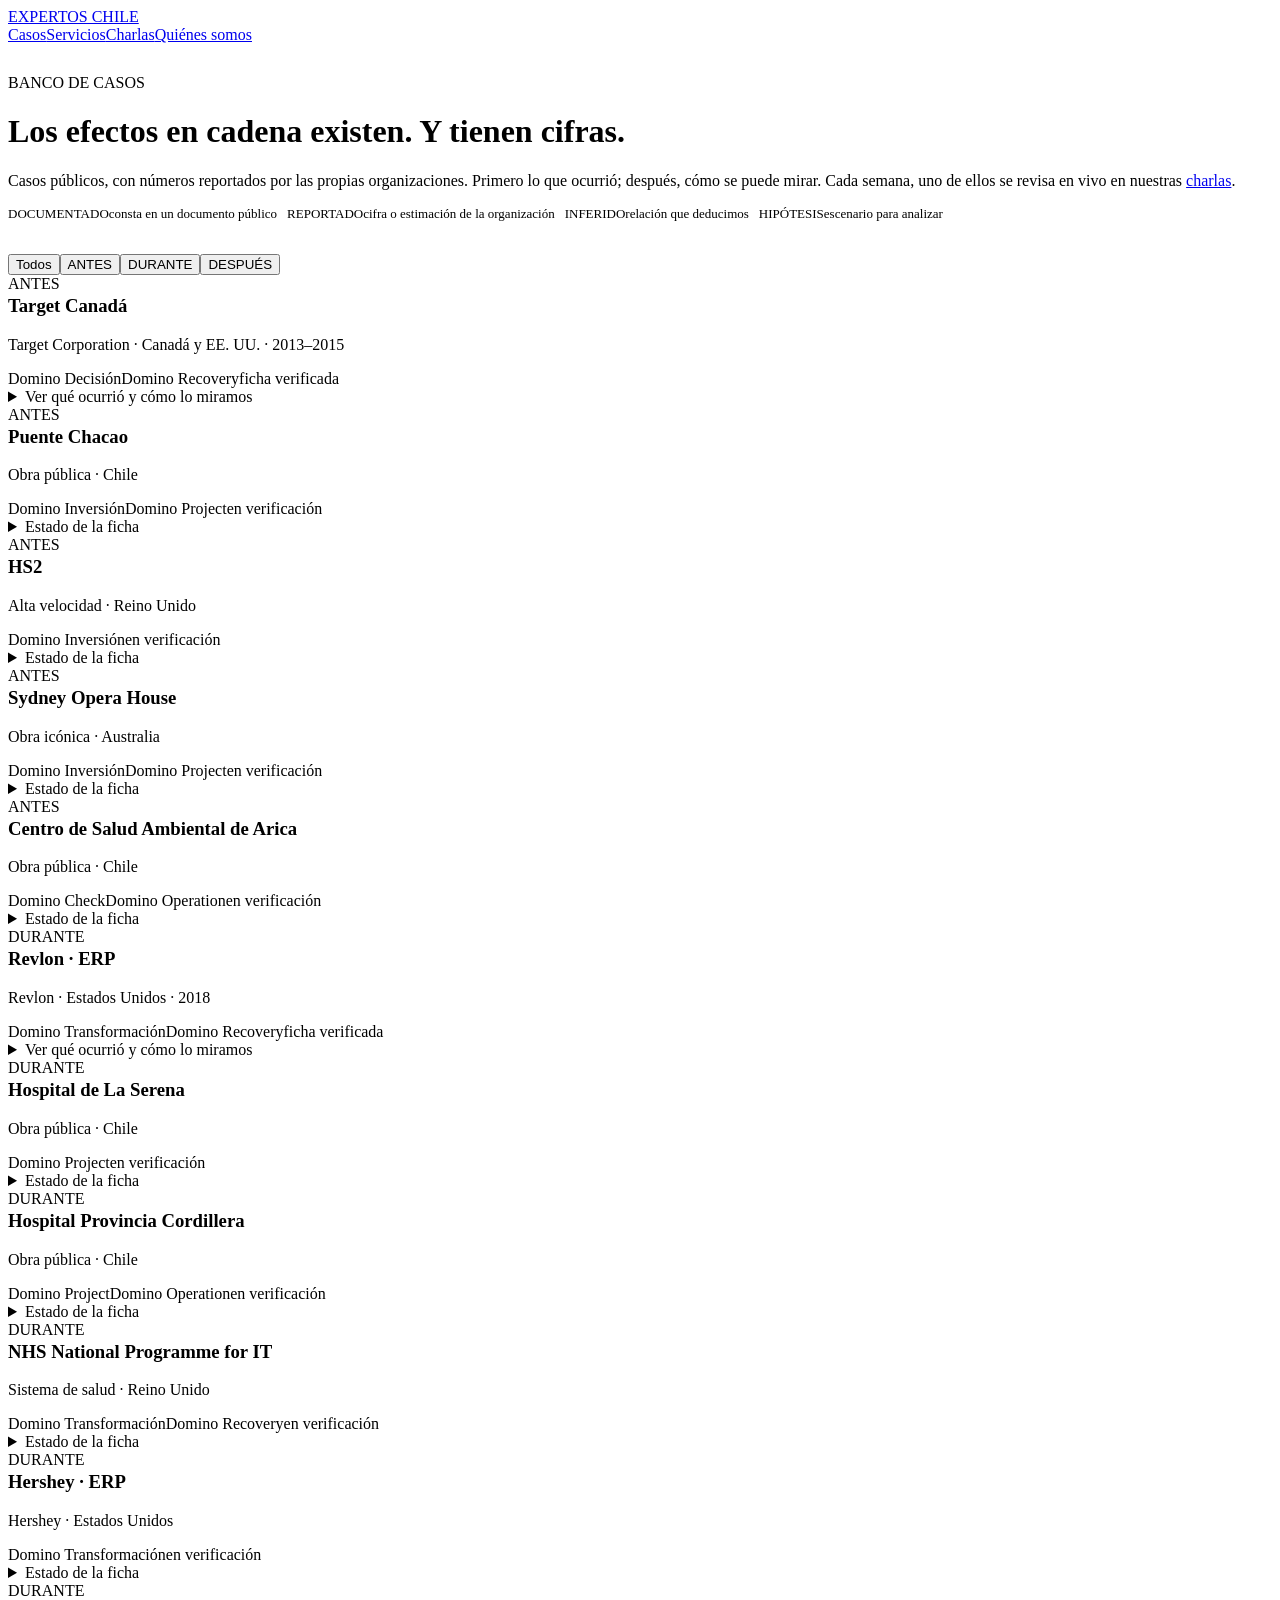
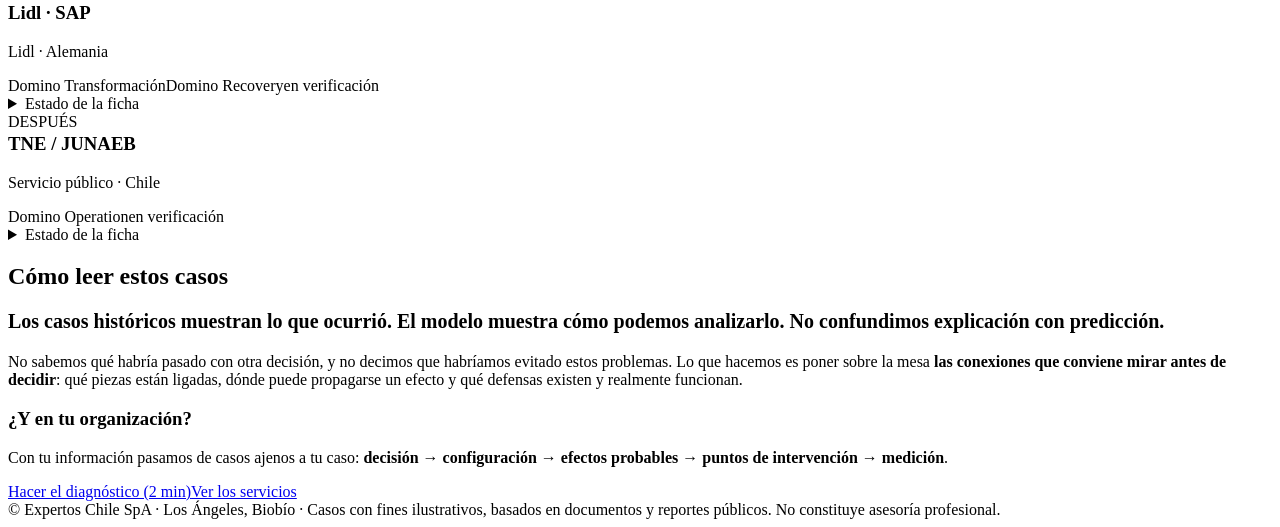
==== casos.html @ 4bbe57d4 "paginas 3 charlas, productos, casos" ====
<!doctype html>
<html lang="es"><head><meta charset="utf-8">
<meta name="viewport" content="width=device-width, initial-scale=1, viewport-fit=cover">
<title>Banco de casos reales · Expertos Chile</title>
<meta name="description" content="Casos reales de efectos en cadena, con cifras reportadas y fuentes. Qué ocurrió y cómo se puede mirar.">
<link rel="stylesheet" href="estilo.css">
<style>
.num{font-size:clamp(24px,5vw,34px);font-weight:850;color:var(--R);line-height:1.1}
.stats{display:grid;gap:12px;grid-template-columns:repeat(auto-fit,minmax(190px,1fr));margin:12px 0}
.stats .card{padding:14px}.stats p{font-size:13px;margin:6px 0 0}
.chainv{display:grid;gap:8px;margin:12px 0}
.chainv div{border-left:4px solid var(--line);padding:4px 0 4px 14px;font-size:15px;color:var(--ink)}
.chainv .e1{border-color:#bdf1f8;background:none}.chainv .e2{border-color:#7ee7f5;background:none}
.lens{border:1px dashed var(--line);border-radius:12px;padding:14px 16px;margin:12px 0}.lens b{color:var(--ink)}
.legend{display:flex;flex-wrap:wrap;gap:10px;font-size:13px;color:var(--mute);margin:12px 0}
small.src{display:block;font-size:12px;color:var(--mute);margin-top:8px}
.quote{font-weight:700;color:var(--ink);font-size:clamp(16px,2.4vw,20px)}
.card.st h3{margin-top:2px}
</style></head><body><div class="w">
<nav><a class="brand" href="index.html" data-link>EXPERTOS CHILE</a><div class="links"><a href="casos.html" class="on" data-link>Casos</a><a href="productos.html" data-link>Servicios</a><a href="charlas.html" data-link>Charlas</a><a href="quienes-somos.html" data-link>Quiénes somos</a></div></nav>

<div style="padding:30px 0 20px">
 <div class="eye">BANCO DE CASOS</div>
 <h1>Los efectos en cadena existen. Y tienen cifras.</h1>
 <p class="lead">Casos públicos, con números reportados por las propias organizaciones. Primero lo que ocurrió; después, cómo se puede mirar. Cada semana, uno de ellos se revisa en vivo en nuestras <a class="l" href="charlas.html" data-link>charlas</a>.</p>
 <div class="legend"><span><span class="tag e1">DOCUMENTADO</span>consta en un documento público</span><span><span class="tag e2">REPORTADO</span>cifra o estimación de la organización</span><span><span class="tag e3">INFERIDO</span>relación que deducimos</span><span><span class="tag e4">HIPÓTESIS</span>escenario para analizar</span></div>
</div>

<section style="border-top:none;padding-top:0">
 <div class="sema" id="filtro"></div>
 <div class="grid" id="lista" style="grid-template-columns:1fr"></div>
</section>

<section id="metodo"><h2>Cómo leer estos casos</h2>
 <p class="quote">Los casos históricos muestran lo que ocurrió. El modelo muestra cómo podemos analizarlo. No confundimos explicación con predicción.</p>
 <p>No sabemos qué habría pasado con otra decisión, y no decimos que habríamos evitado estos problemas. Lo que hacemos es poner sobre la mesa <b>las conexiones que conviene mirar antes de decidir</b>: qué piezas están ligadas, dónde puede propagarse un efecto y qué defensas existen y realmente funcionan.</p>
 <div class="card"><h3>¿Y en tu organización?</h3><p>Con tu información pasamos de casos ajenos a tu caso: <b>decisión → configuración → efectos probables → puntos de intervención → medición</b>.</p>
 <div class="btns"><a class="btn cta" href="diagnostico.html" data-link>Hacer el diagnóstico (2 min)</a><a class="btn" href="productos.html" data-link>Ver los servicios</a></div></div>
</section>
<footer>© Expertos Chile SpA · Los Ángeles, Biobío · Casos con fines ilustrativos, basados en documentos y reportes públicos. No constituye asesoría profesional.</footer>
</div>
<script>
const REV=`<div class="stats"><div class="card"><div class="num">≈US$64 M</div><p><span class="tag e2">REPORTADO</span>ventas que la empresa estima no pudo despachar en 2018</p></div><div class="card"><div class="num">US$53,6 M</div><p><span class="tag e2">REPORTADO</span>cargos incrementales en 2018, para remediar el servicio</p></div></div>
<div class="chainv"><div class="e1"><span class="tag e1">DOCUMENTADO</span>En febrero de 2018 se lanzó un nuevo sistema ERP en Estados Unidos.</div><div class="e1"><span class="tag e1">DOCUMENTADO</span>Hubo disrupciones en el centro de fabricación y despacho de Oxford, Carolina del Norte.</div><div class="e2"><span class="tag e2">REPORTADO</span>La empresa estimó que no pudo cumplir despachos por unos US$64 millones en ventas y que incurrió en US$53,6 millones de cargos adicionales.</div><div class="e1"><span class="tag e1">DOCUMENTADO</span>Identificó una debilidad material en su control interno, ligada a la implementación del sistema.</div></div>
<div class="lens"><b>Cómo lo miramos:</b> una decisión de tecnología (♠ → ♦) tocó un proceso crítico (♣: fabricación y despacho) y terminó en el cliente. <span class="tag e4">HIPÓTESIS</span>Pregunta de análisis: ¿qué defensa habría podido detener la propagación antes de llegar a los despachos?</div>
<small class="src">Fuente: Revlon Consumer Products Corporation, Formulario 10-K 2018 (SEC). <a class="l" href="https://www.sec.gov/Archives/edgar/data/890547/000089054719000003/rcpc201810-k.htm" target="_blank" rel="noopener">Ver documento</a>. Las cifras son estimaciones de la empresa, no cálculos de Expertos Chile.</small>`;
const TGT=`<div class="stats"><div class="card"><div class="num">133</div><p><span class="tag e1">DOCUMENTADO</span>tiendas cerradas, con ≈17.600 empleados afectados (anuncio de enero de 2015)</p></div><div class="card"><div class="num">≈US$5,1 mil M</div><p><span class="tag e2">REPORTADO</span>costos de salida antes de impuestos; el anuncio inicial estimó US$5,4 mil M</p></div></div>
<div class="chainv"><div class="e1"><span class="tag e1">DOCUMENTADO</span>La compañía ingresó a Canadá en 2013 y abrió 124 tiendas en sus primeros diez meses.</div><div class="e2"><span class="tag e2">REPORTADO</span>Las pérdidas superaron los US$1.000 millones tras el primer año de operación.</div><div class="e1"><span class="tag e1">DOCUMENTADO</span>El nuevo CEO reconoció que se había hecho demasiado y demasiado rápido.</div><div class="e1"><span class="tag e1">DOCUMENTADO</span>En enero de 2015 se decidió discontinuar la operación y solicitar protección de acreedores.</div><div class="e2"><span class="tag e2">REPORTADO</span>Se registraron cargos antes de impuestos por ≈US$5,1 mil millones, con un beneficio tributario de US$1,6 mil millones.</div></div>
<div class="lens"><b>Cómo lo miramos:</b> una decisión de expansión (♠) activó recursos, procesos y personas a la vez, y la decisión de salir fue a su vez una <b>nueva perturbación</b>. <span class="tag e4">HIPÓTESIS</span>Pregunta de análisis: ¿qué otras piezas se movían al abrir tan rápido, y dónde pudo haber un punto de control?</div>
<small class="src">Fuentes: reportes sobre el anuncio de Target y su informe anual 2014, en <a class="l" href="https://www.biv.com/news/retail-manufacturing/target-nets-us16-billion-tax-break-failure-canadia-8242679" target="_blank" rel="noopener">BIV</a> y <a class="l" href="https://tcbmag.com/target-leaving-canada-what-it-means-what-it-will-cost/" target="_blank" rel="noopener">TCB Magazine</a>. No atribuimos toda la pérdida a una sola causa.</small>`;
const WIP=`<p>Ficha en preparación. Publicaremos las cifras y fuentes una vez verificadas con los documentos originales, con cada dato atribuido y su nivel de evidencia.</p>`;
/* e: g antes, y durante, r después · d: detalle verificado (o null) */
const C=[
{e:"g",t:"Target Canadá",o:"Target Corporation · Canadá y EE. UU. · 2013–2015",s:["Decisión","Recovery"],d:TGT},
{e:"g",t:"Puente Chacao",o:"Obra pública · Chile",s:["Inversión","Project"],d:null},
{e:"g",t:"HS2",o:"Alta velocidad · Reino Unido",s:["Inversión"],d:null},
{e:"g",t:"Sydney Opera House",o:"Obra icónica · Australia",s:["Inversión","Project"],d:null},
{e:"g",t:"Centro de Salud Ambiental de Arica",o:"Obra pública · Chile",s:["Check","Operation"],d:null},
{e:"y",t:"Revlon · ERP",o:"Revlon · Estados Unidos · 2018",s:["Transformación","Recovery"],d:REV},
{e:"y",t:"Hospital de La Serena",o:"Obra pública · Chile",s:["Project"],d:null},
{e:"y",t:"Hospital Provincia Cordillera",o:"Obra pública · Chile",s:["Project","Operation"],d:null},
{e:"y",t:"NHS National Programme for IT",o:"Sistema de salud · Reino Unido",s:["Transformación","Recovery"],d:null},
{e:"y",t:"Hershey · ERP",o:"Hershey · Estados Unidos",s:["Transformación"],d:null},
{e:"y",t:"Lidl · SAP",o:"Lidl · Alemania",s:["Transformación","Recovery"],d:null},
{e:"r",t:"TNE / JUNAEB",o:"Servicio público · Chile",s:["Operation"],d:null}
];
const L={g:"ANTES",y:"DURANTE",r:"DESPUÉS"};let f="";
function draw(){
 document.getElementById("filtro").innerHTML=[["","Todos"],["g","ANTES"],["y","DURANTE"],["r","DESPUÉS"]].map(([k,t])=>`<button type="button" class="${k?"st-"+k:""} ${f===k?"on":""}" data-k="${k}">${k?'<i class="dot"></i>':""}${t}</button>`).join("");
 document.getElementById("lista").innerHTML=C.filter(c=>!f||c.e===f).map(c=>`<div class="card st st-${c.e}"><div class="stage"><i class="dot"></i>${L[c.e]}</div><h3>${c.t}</h3><p>${c.o}</p><div>${c.s.map(x=>`<span class="pill">Domino ${x}</span>`).join("")}${c.d?'<span class="pill" style="border-color:var(--R);color:var(--R)">ficha verificada</span>':'<span class="pill">en verificación</span>'}</div><details><summary>${c.d?"Ver qué ocurrió y cómo lo miramos":"Estado de la ficha"}</summary><div>${c.d||WIP}</div></details></div>`).join("");
 document.querySelectorAll("#filtro button").forEach(b=>b.onclick=()=>{f=b.dataset.k;draw()});
 addRef();
}
const ref=new URLSearchParams(location.search).get("ref")||"";
function addRef(){document.querySelectorAll("a[data-link]:not([data-r])").forEach(a=>{a.dataset.r=1;if(ref)a.href+=(a.href.includes("?")?"&":"?")+"ref="+encodeURIComponent(ref)})}
draw();
</script></body></html>
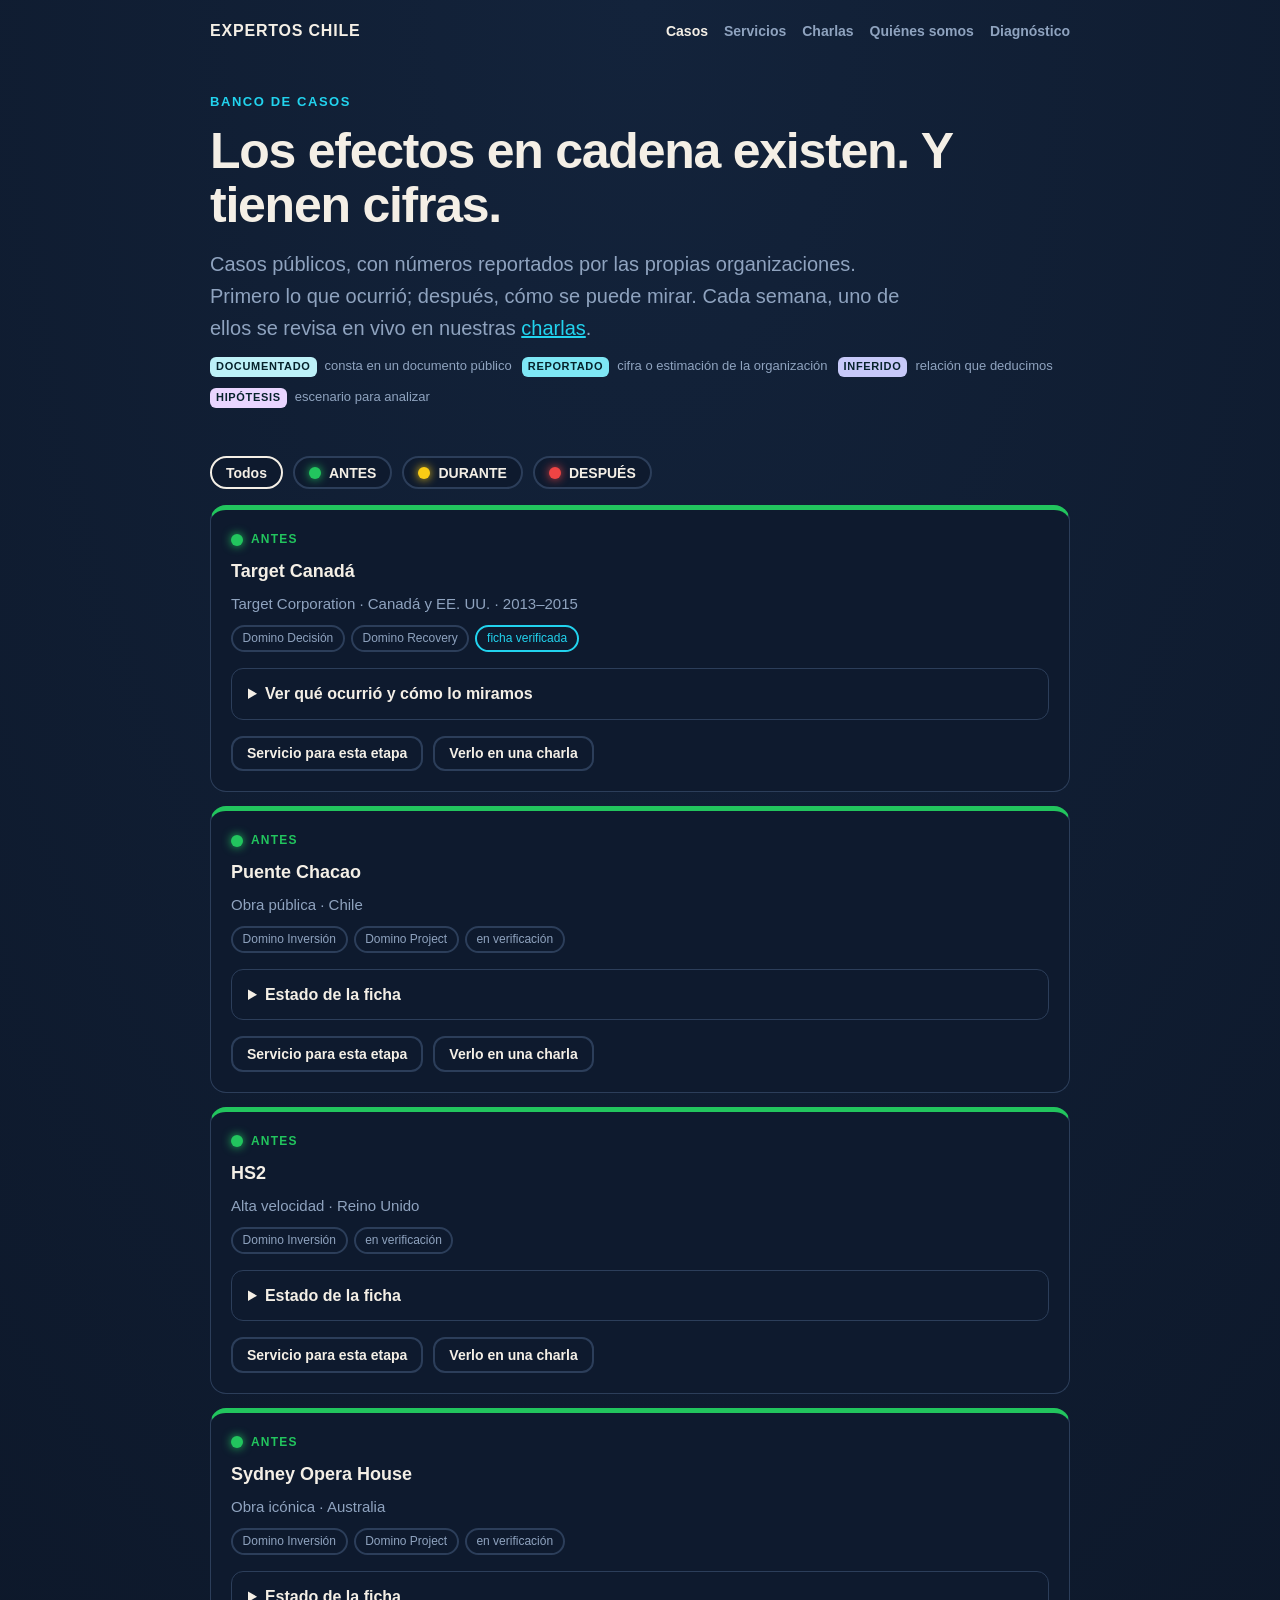
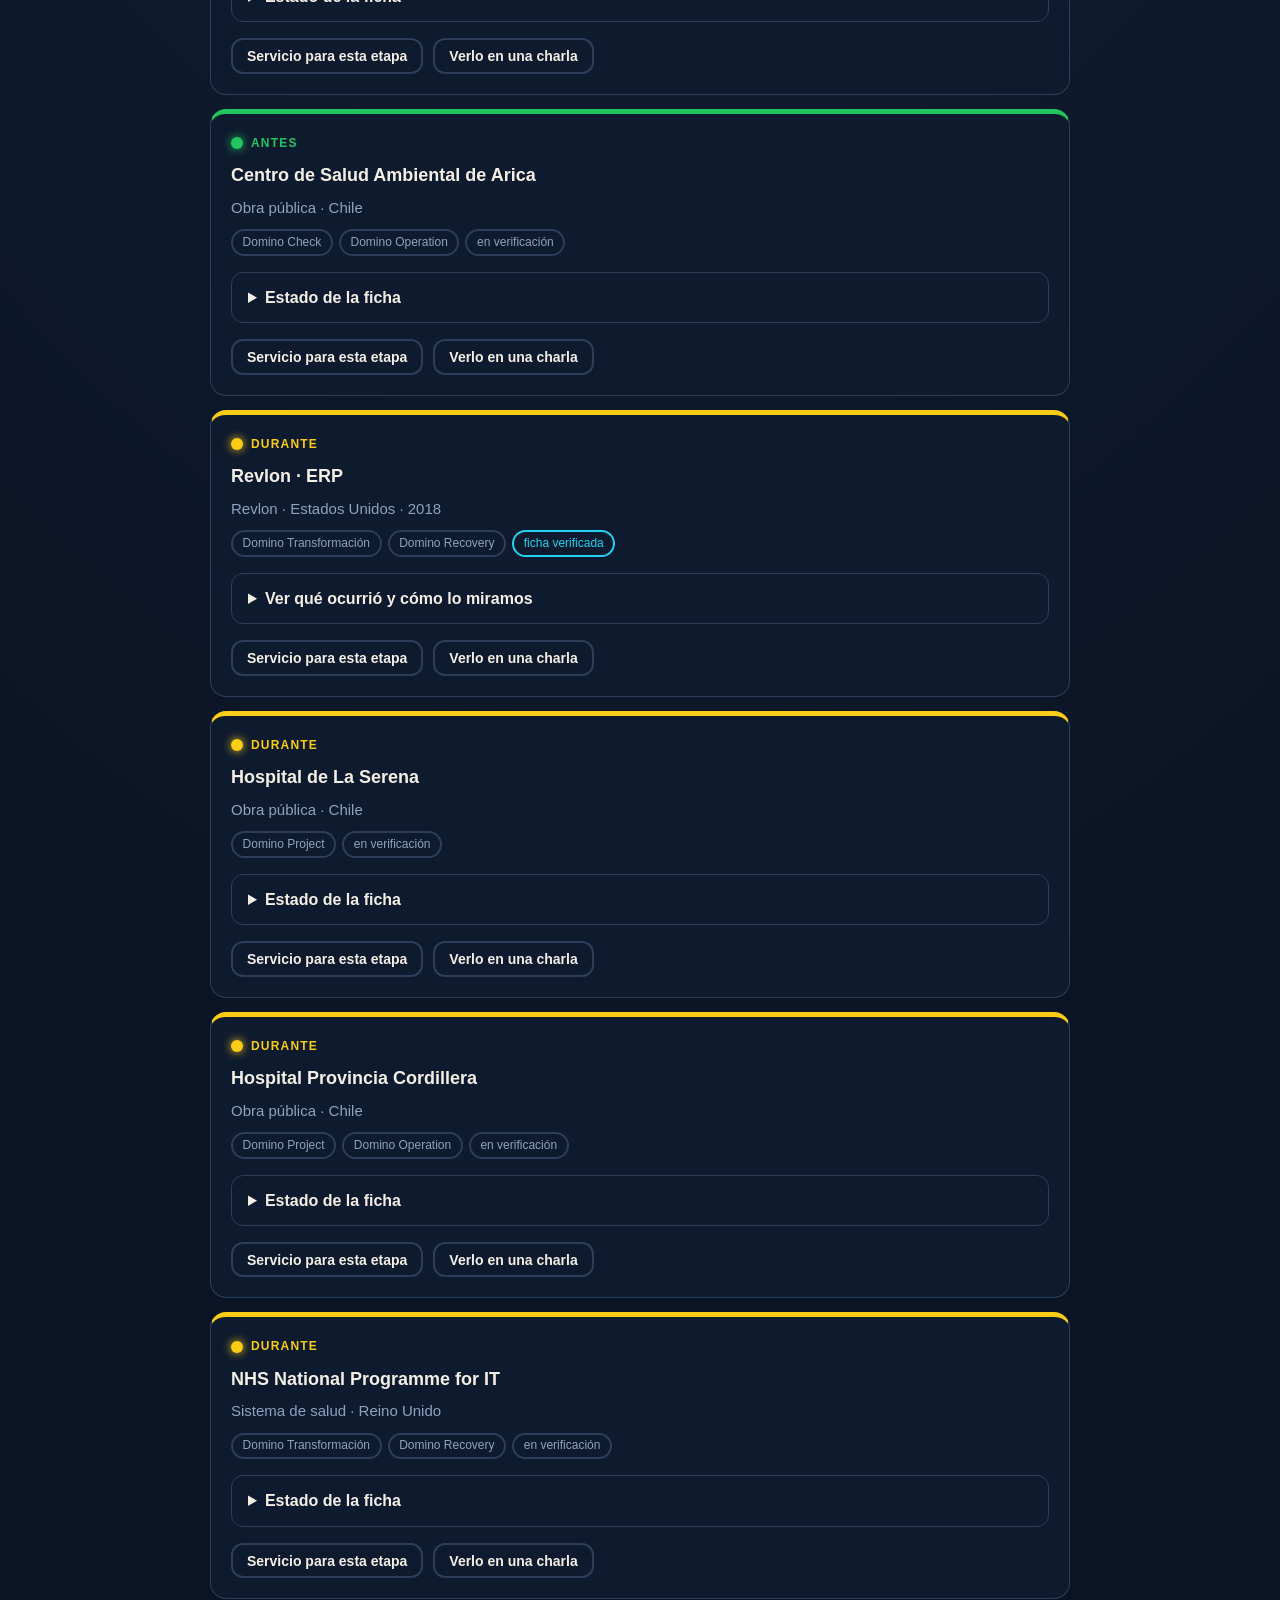
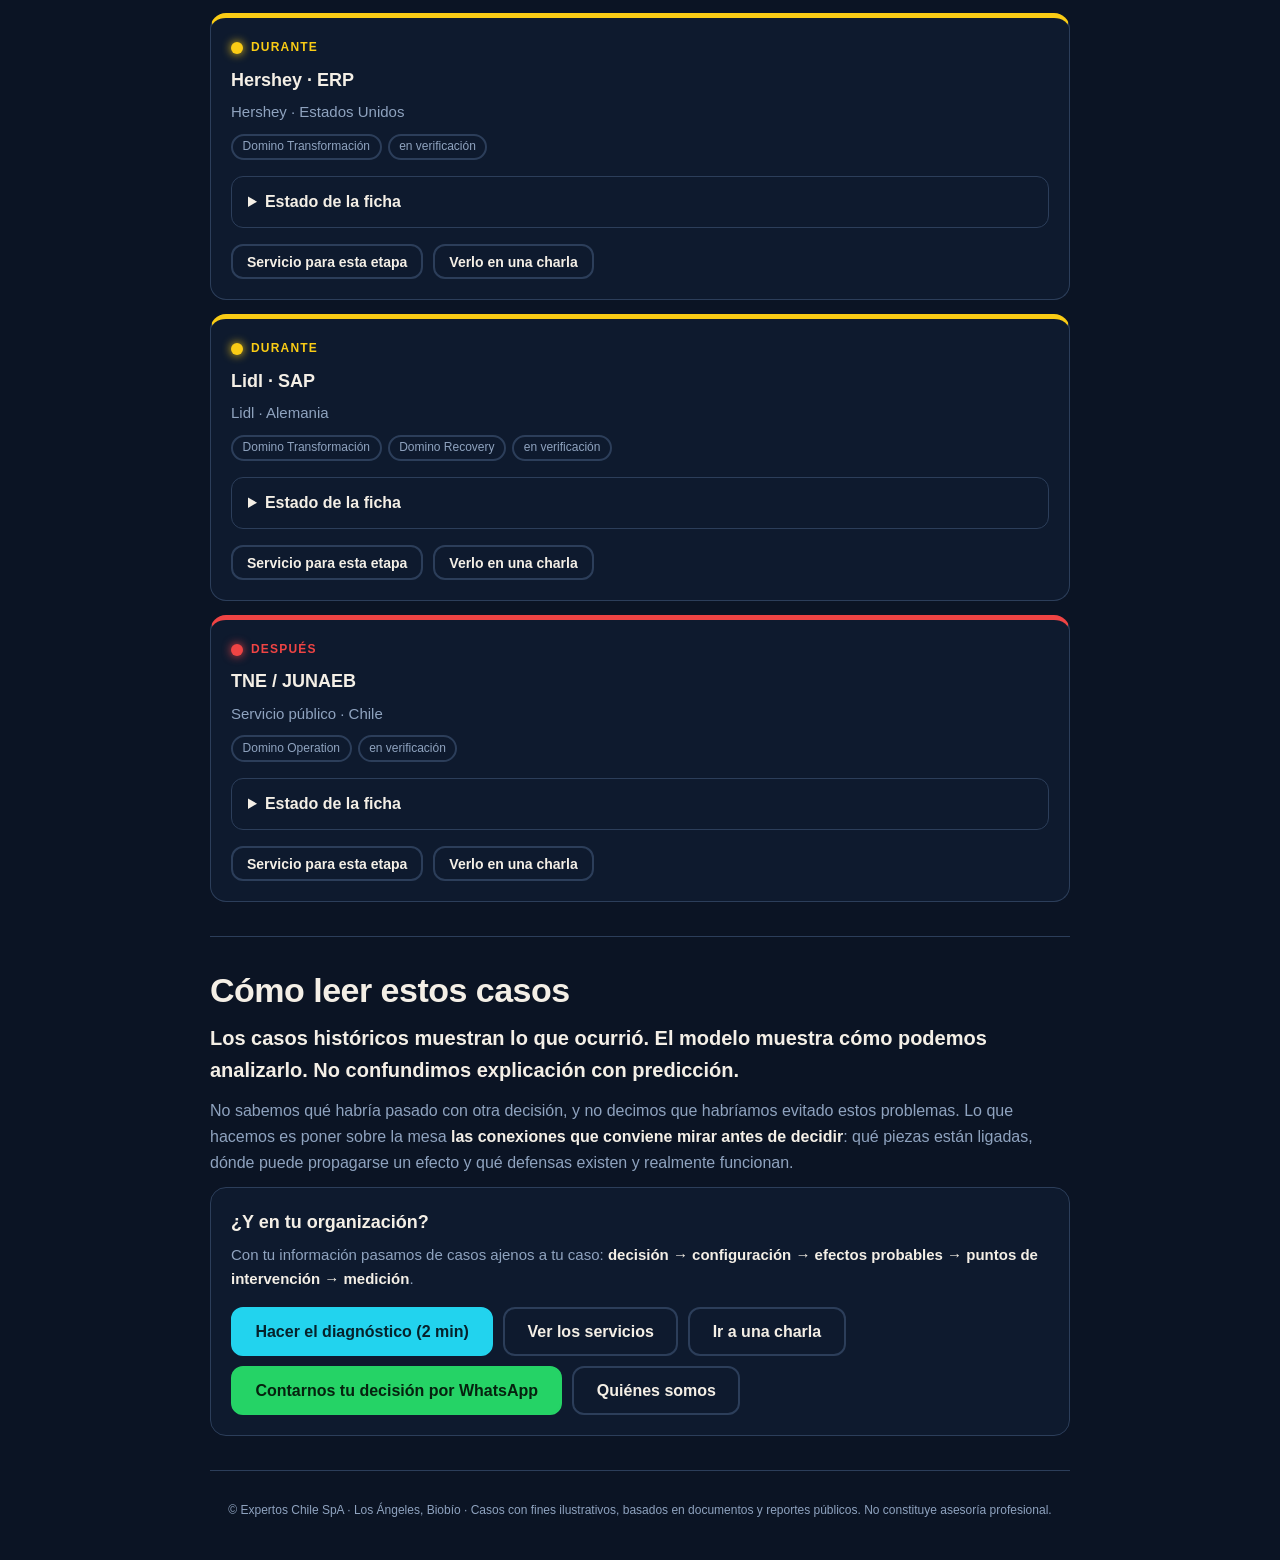
==== commit f85673f5: "Add new navigation link and update case details" ====
--- a/casos.html
+++ b/casos.html
@@ -17,7 +17,7 @@
 .quote{font-weight:700;color:var(--ink);font-size:clamp(16px,2.4vw,20px)}
 .card.st h3{margin-top:2px}
 </style></head><body><div class="w">
-<nav><a class="brand" href="index.html" data-link>EXPERTOS CHILE</a><div class="links"><a href="casos.html" class="on" data-link>Casos</a><a href="productos.html" data-link>Servicios</a><a href="charlas.html" data-link>Charlas</a><a href="quienes-somos.html" data-link>Quiénes somos</a></div></nav>
+<nav><a class="brand" href="index.html" data-link>EXPERTOS CHILE</a><div class="links"><a href="casos.html" class="on" data-link>Casos</a><a href="productos.html" data-link>Servicios</a><a href="charlas.html" data-link>Charlas</a><a href="quienes-somos.html" data-link>Quiénes somos</a><a href="diagnostico.html" class="navcta" data-link>Diagnóstico</a></div></nav>
 
 <div style="padding:30px 0 20px">
  <div class="eye">BANCO DE CASOS</div>
@@ -35,7 +35,7 @@
  <p class="quote">Los casos históricos muestran lo que ocurrió. El modelo muestra cómo podemos analizarlo. No confundimos explicación con predicción.</p>
  <p>No sabemos qué habría pasado con otra decisión, y no decimos que habríamos evitado estos problemas. Lo que hacemos es poner sobre la mesa <b>las conexiones que conviene mirar antes de decidir</b>: qué piezas están ligadas, dónde puede propagarse un efecto y qué defensas existen y realmente funcionan.</p>
  <div class="card"><h3>¿Y en tu organización?</h3><p>Con tu información pasamos de casos ajenos a tu caso: <b>decisión → configuración → efectos probables → puntos de intervención → medición</b>.</p>
- <div class="btns"><a class="btn cta" href="diagnostico.html" data-link>Hacer el diagnóstico (2 min)</a><a class="btn" href="productos.html" data-link>Ver los servicios</a></div></div>
+ <div class="btns"><a class="btn cta" href="diagnostico.html" data-link>Hacer el diagnóstico (2 min)</a><a class="btn" href="productos.html" data-link>Ver los servicios</a><a class="btn" href="charlas.html" data-link>Ir a una charla</a><a class="btn wa" id="wa" href="#" target="_blank" rel="noopener">Contarnos tu decisión por WhatsApp</a><a class="btn" href="quienes-somos.html" data-link>Quiénes somos</a></div></div>
 </section>
 <footer>© Expertos Chile SpA · Los Ángeles, Biobío · Casos con fines ilustrativos, basados en documentos y reportes públicos. No constituye asesoría profesional.</footer>
 </div>
@@ -51,27 +51,30 @@
 const WIP=`<p>Ficha en preparación. Publicaremos las cifras y fuentes una vez verificadas con los documentos originales, con cada dato atribuido y su nivel de evidencia.</p>`;
 /* e: g antes, y durante, r después · d: detalle verificado (o null) */
 const C=[
-{e:"g",t:"Target Canadá",o:"Target Corporation · Canadá y EE. UU. · 2013–2015",s:["Decisión","Recovery"],d:TGT},
-{e:"g",t:"Puente Chacao",o:"Obra pública · Chile",s:["Inversión","Project"],d:null},
-{e:"g",t:"HS2",o:"Alta velocidad · Reino Unido",s:["Inversión"],d:null},
-{e:"g",t:"Sydney Opera House",o:"Obra icónica · Australia",s:["Inversión","Project"],d:null},
-{e:"g",t:"Centro de Salud Ambiental de Arica",o:"Obra pública · Chile",s:["Check","Operation"],d:null},
-{e:"y",t:"Revlon · ERP",o:"Revlon · Estados Unidos · 2018",s:["Transformación","Recovery"],d:REV},
-{e:"y",t:"Hospital de La Serena",o:"Obra pública · Chile",s:["Project"],d:null},
-{e:"y",t:"Hospital Provincia Cordillera",o:"Obra pública · Chile",s:["Project","Operation"],d:null},
-{e:"y",t:"NHS National Programme for IT",o:"Sistema de salud · Reino Unido",s:["Transformación","Recovery"],d:null},
-{e:"y",t:"Hershey · ERP",o:"Hershey · Estados Unidos",s:["Transformación"],d:null},
-{e:"y",t:"Lidl · SAP",o:"Lidl · Alemania",s:["Transformación","Recovery"],d:null},
-{e:"r",t:"TNE / JUNAEB",o:"Servicio público · Chile",s:["Operation"],d:null}
+{e:"g",i:"target",t:"Target Canadá",o:"Target Corporation · Canadá y EE. UU. · 2013–2015",s:["Decisión","Recovery"],d:TGT},
+{e:"g",i:"chacao",t:"Puente Chacao",o:"Obra pública · Chile",s:["Inversión","Project"],d:null},
+{e:"g",i:"hs2",t:"HS2",o:"Alta velocidad · Reino Unido",s:["Inversión"],d:null},
+{e:"g",i:"opera",t:"Sydney Opera House",o:"Obra icónica · Australia",s:["Inversión","Project"],d:null},
+{e:"g",i:"arica",t:"Centro de Salud Ambiental de Arica",o:"Obra pública · Chile",s:["Check","Operation"],d:null},
+{e:"y",i:"revlon",t:"Revlon · ERP",o:"Revlon · Estados Unidos · 2018",s:["Transformación","Recovery"],d:REV},
+{e:"y",i:"serena",t:"Hospital de La Serena",o:"Obra pública · Chile",s:["Project"],d:null},
+{e:"y",i:"cordillera",t:"Hospital Provincia Cordillera",o:"Obra pública · Chile",s:["Project","Operation"],d:null},
+{e:"y",i:"nhs",t:"NHS National Programme for IT",o:"Sistema de salud · Reino Unido",s:["Transformación","Recovery"],d:null},
+{e:"y",i:"hershey",t:"Hershey · ERP",o:"Hershey · Estados Unidos",s:["Transformación"],d:null},
+{e:"y",i:"lidl",t:"Lidl · SAP",o:"Lidl · Alemania",s:["Transformación","Recovery"],d:null},
+{e:"r",i:"tne",t:"TNE / JUNAEB",o:"Servicio público · Chile",s:["Operation"],d:null}
 ];
-const L={g:"ANTES",y:"DURANTE",r:"DESPUÉS"};let f="";
+const L={g:"ANTES",y:"DURANTE",r:"DESPUÉS"};const q0=new URLSearchParams(location.search).get("e")||"";let f=["g","y","r"].includes(q0)?q0:"";
 function draw(){
  document.getElementById("filtro").innerHTML=[["","Todos"],["g","ANTES"],["y","DURANTE"],["r","DESPUÉS"]].map(([k,t])=>`<button type="button" class="${k?"st-"+k:""} ${f===k?"on":""}" data-k="${k}">${k?'<i class="dot"></i>':""}${t}</button>`).join("");
- document.getElementById("lista").innerHTML=C.filter(c=>!f||c.e===f).map(c=>`<div class="card st st-${c.e}"><div class="stage"><i class="dot"></i>${L[c.e]}</div><h3>${c.t}</h3><p>${c.o}</p><div>${c.s.map(x=>`<span class="pill">Domino ${x}</span>`).join("")}${c.d?'<span class="pill" style="border-color:var(--R);color:var(--R)">ficha verificada</span>':'<span class="pill">en verificación</span>'}</div><details><summary>${c.d?"Ver qué ocurrió y cómo lo miramos":"Estado de la ficha"}</summary><div>${c.d||WIP}</div></details></div>`).join("");
+ document.getElementById("lista").innerHTML=C.filter(c=>!f||c.e===f).map(c=>`<div class="card st st-${c.e}" id="${c.i}"><div class="stage"><i class="dot"></i>${L[c.e]}</div><h3>${c.t}</h3><p>${c.o}</p><div>${c.s.map(x=>`<span class="pill">Domino ${x}</span>`).join("")}${c.d?'<span class="pill" style="border-color:var(--R);color:var(--R)">ficha verificada</span>':'<span class="pill">en verificación</span>'}</div><details><summary>${c.d?"Ver qué ocurrió y cómo lo miramos":"Estado de la ficha"}</summary><div>${c.d||WIP}</div></details><div class="btns"><a class="btn sm" href="productos.html?e=${c.e}" data-link>Servicio para esta etapa</a><a class="btn sm" href="charlas.html#calendario" data-link>Verlo en una charla</a></div></div>`).join("");
  document.querySelectorAll("#filtro button").forEach(b=>b.onclick=()=>{f=b.dataset.k;draw()});
  addRef();
 }
 const ref=new URLSearchParams(location.search).get("ref")||"";
 function addRef(){document.querySelectorAll("a[data-link]:not([data-r])").forEach(a=>{a.dataset.r=1;if(ref)a.href+=(a.href.includes("?")?"&":"?")+"ref="+encodeURIComponent(ref)})}
 draw();
+(function(){const h=location.hash.slice(1),el=h&&document.getElementById(h);if(el){const d=el.querySelector("details");if(d)d.open=true;el.scrollIntoView()}})();
+const CONFIG={whatsapp:"569XXXXXXXX"}; // EDITAR
+document.getElementById("wa").href="https://wa.me/"+CONFIG.whatsapp+"?text="+encodeURIComponent("Hola, vi los casos de Expertos Chile y quiero conversar sobre una decisión."+(ref?" (Ref: "+ref+")":""));
 </script></body></html>
--- a/estilo.css
+++ b/estilo.css
@@ -0,0 +1,47 @@
+:root{--bg:#13233b;--bg2:#0b1424;--card:#0e1a2e;--ink:#f4efe6;--mute:#8fa3bf;--line:#2c3e5a;--P:#e879f9;--R:#22d3ee;--Pr:#6366f1;--D:#f4efe6;--g:#22c55e;--y:#facc15;--r:#ef4444;--font:"Avenir Next","Segoe UI","Helvetica Neue",Arial,sans-serif}
+*{box-sizing:border-box;margin:0}
+html{background:var(--bg2);scroll-behavior:smooth}
+body{color:var(--ink);font-family:var(--font);line-height:1.6;background:radial-gradient(120% 60% at 50% 0,var(--bg),var(--bg2));padding:env(safe-area-inset-top,0) 0 env(safe-area-inset-bottom,0)}
+.w{max-width:900px;margin:0 auto;padding:0 20px}
+nav{display:flex;justify-content:space-between;align-items:center;flex-wrap:wrap;gap:8px;padding:18px 0;font-weight:800;letter-spacing:.05em}
+nav .links{display:flex;gap:16px;flex-wrap:wrap}
+nav a{color:var(--mute);font-weight:600;font-size:14px;text-decoration:none;letter-spacing:0}
+nav a:hover,nav a.on{color:var(--ink)}
+nav a.brand{color:var(--ink);font-weight:800;letter-spacing:.05em;font-size:16px}
+.eye{font-size:13px;font-weight:800;letter-spacing:.12em;color:var(--R);margin-bottom:12px}
+h1{font-size:clamp(30px,6.4vw,50px);line-height:1.08;letter-spacing:-.025em;margin-bottom:16px}
+h2{font-size:clamp(24px,4.6vw,34px);line-height:1.15;letter-spacing:-.015em;margin-bottom:12px}
+h3{font-size:18px;margin-bottom:6px}
+p{color:var(--mute);margin-bottom:12px}
+p b,li b{color:var(--ink)}
+.lead{font-size:clamp(17px,2.4vw,20px);max-width:36em}
+section{padding:34px 0;border-top:1px solid var(--line)}
+.grid{display:grid;gap:14px;grid-template-columns:repeat(auto-fit,minmax(250px,1fr));margin-top:16px}
+.card{background:var(--card);border:1px solid var(--line);border-radius:16px;padding:20px}
+.card p{font-size:15px;margin-bottom:8px}
+.btn{font:700 16px var(--font);display:inline-block;padding:.85em 1.4em;border-radius:12px;border:2px solid var(--line);background:var(--card);color:var(--ink);text-decoration:none;cursor:pointer}
+.btn:focus-visible,button:focus-visible{outline:3px solid var(--D);outline-offset:2px}
+.btn.sm{font-size:14px;padding:.55em 1em}
+.cta{background:var(--R);color:#06222b;border-color:var(--R)}
+.wa{background:#25D366;color:#06220f;border-color:#25D366}
+.btns{display:flex;flex-wrap:wrap;gap:10px;margin-top:16px}
+/* semáforo: etapa del servicio */
+.st-g{--c:var(--g)}.st-y{--c:var(--y)}.st-r{--c:var(--r)}
+.card.st{border-top:5px solid var(--c)}
+.dot{display:inline-block;width:12px;height:12px;border-radius:50%;background:var(--c);margin-right:8px;box-shadow:0 0 10px var(--c)}
+.stage{display:flex;align-items:center;font-size:12px;font-weight:800;letter-spacing:.1em;color:var(--c);margin-bottom:8px}
+.sema{display:flex;flex-wrap:wrap;gap:10px;margin:16px 0}
+.sema button,.sema span{font:700 14px var(--font);display:inline-flex;align-items:center;border:2px solid var(--line);background:var(--card);color:var(--ink);border-radius:999px;padding:.45em 1em;cursor:pointer}
+.sema button.on{border-color:var(--c);box-shadow:0 0 0 2px var(--c) inset}
+.sema .dot{margin-right:8px}
+/* evidencia */
+.tag{display:inline-block;font-size:11px;font-weight:800;letter-spacing:.06em;border-radius:6px;padding:.15em .55em;margin-right:8px;color:#06222b;vertical-align:middle}
+.e1{background:#bdf1f8}.e2{background:#7ee7f5}.e3{background:#c7c9f9}.e4{background:#e9d5ff}
+.pill{display:inline-block;border:2px solid var(--line);border-radius:999px;padding:.15em .8em;font-size:12px;color:var(--mute);margin:0 6px 6px 0}
+.micro{font-size:13px;margin-top:10px}
+a.l{color:var(--R)}
+details{border:1px solid var(--line);border-radius:12px;padding:12px 16px;margin:10px 0;background:var(--card)}
+summary{font-weight:700;cursor:pointer}
+details>p,details>div{margin-top:10px}
+footer{padding:30px 0 40px;text-align:center;font-size:12px;color:var(--mute);border-top:1px solid var(--line)}
+@media(prefers-reduced-motion:reduce){html{scroll-behavior:auto}}
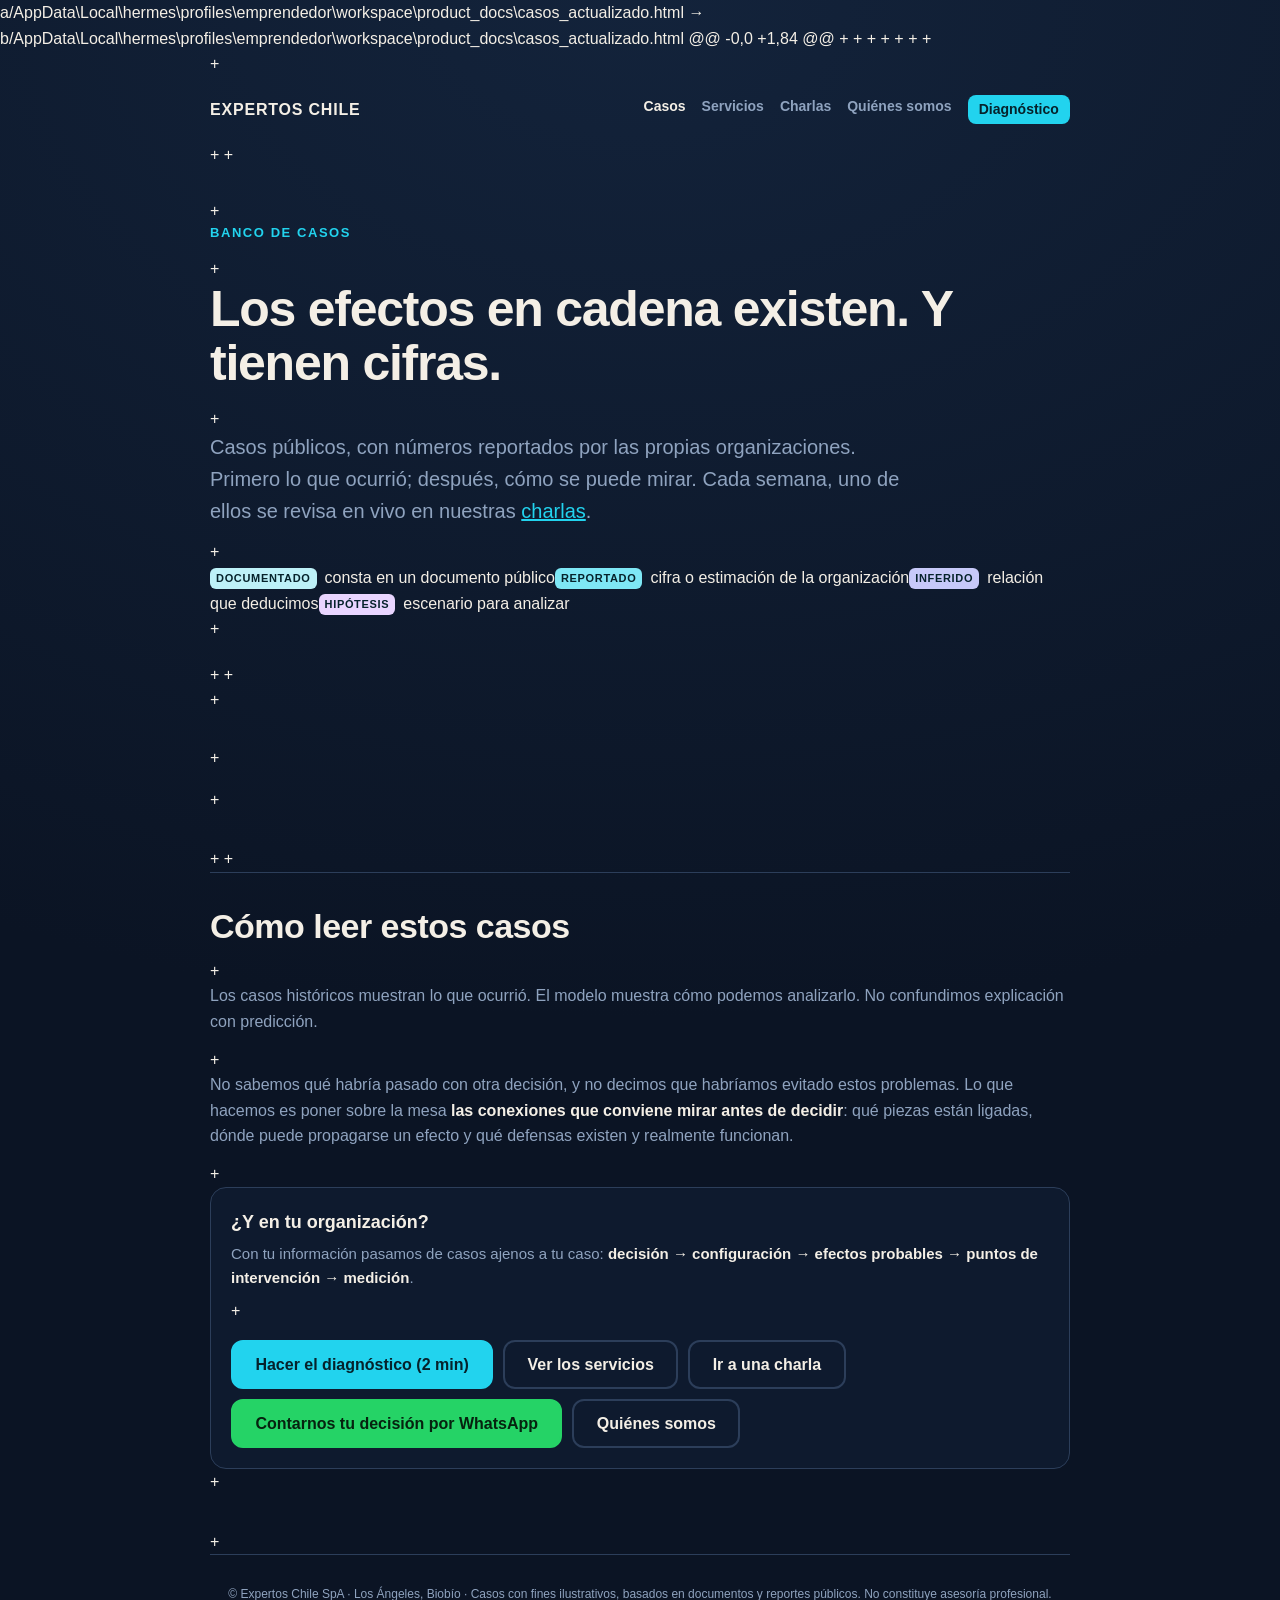
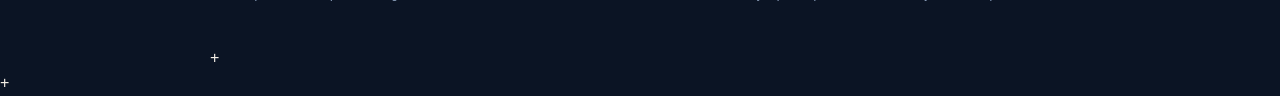
==== commit dbeeef60: "Update casos.html and create casos_actualizado.html" ====
--- a/casos.html
+++ b/casos.html
@@ -1,80 +1,81 @@
-<!doctype html>
-<html lang="es"><head><meta charset="utf-8">
-<meta name="viewport" content="width=device-width, initial-scale=1, viewport-fit=cover">
-<title>Banco de casos reales · Expertos Chile</title>
-<meta name="description" content="Casos reales de efectos en cadena, con cifras reportadas y fuentes. Qué ocurrió y cómo se puede mirar.">
-<link rel="stylesheet" href="estilo.css">
-<style>
-.num{font-size:clamp(24px,5vw,34px);font-weight:850;color:var(--R);line-height:1.1}
-.stats{display:grid;gap:12px;grid-template-columns:repeat(auto-fit,minmax(190px,1fr));margin:12px 0}
-.stats .card{padding:14px}.stats p{font-size:13px;margin:6px 0 0}
-.chainv{display:grid;gap:8px;margin:12px 0}
-.chainv div{border-left:4px solid var(--line);padding:4px 0 4px 14px;font-size:15px;color:var(--ink)}
-.chainv .e1{border-color:#bdf1f8;background:none}.chainv .e2{border-color:#7ee7f5;background:none}
-.lens{border:1px dashed var(--line);border-radius:12px;padding:14px 16px;margin:12px 0}.lens b{color:var(--ink)}
-.legend{display:flex;flex-wrap:wrap;gap:10px;font-size:13px;color:var(--mute);margin:12px 0}
-small.src{display:block;font-size:12px;color:var(--mute);margin-top:8px}
-.quote{font-weight:700;color:var(--ink);font-size:clamp(16px,2.4vw,20px)}
-.card.st h3{margin-top:2px}
-</style></head><body><div class="w">
-<nav><a class="brand" href="index.html" data-link>EXPERTOS CHILE</a><div class="links"><a href="casos.html" class="on" data-link>Casos</a><a href="productos.html" data-link>Servicios</a><a href="charlas.html" data-link>Charlas</a><a href="quienes-somos.html" data-link>Quiénes somos</a><a href="diagnostico.html" class="navcta" data-link>Diagnóstico</a></div></nav>
-
-<div style="padding:30px 0 20px">
- <div class="eye">BANCO DE CASOS</div>
- <h1>Los efectos en cadena existen. Y tienen cifras.</h1>
- <p class="lead">Casos públicos, con números reportados por las propias organizaciones. Primero lo que ocurrió; después, cómo se puede mirar. Cada semana, uno de ellos se revisa en vivo en nuestras <a class="l" href="charlas.html" data-link>charlas</a>.</p>
- <div class="legend"><span><span class="tag e1">DOCUMENTADO</span>consta en un documento público</span><span><span class="tag e2">REPORTADO</span>cifra o estimación de la organización</span><span><span class="tag e3">INFERIDO</span>relación que deducimos</span><span><span class="tag e4">HIPÓTESIS</span>escenario para analizar</span></div>
-</div>
-
-<section style="border-top:none;padding-top:0">
- <div class="sema" id="filtro"></div>
- <div class="grid" id="lista" style="grid-template-columns:1fr"></div>
-</section>
-
-<section id="metodo"><h2>Cómo leer estos casos</h2>
- <p class="quote">Los casos históricos muestran lo que ocurrió. El modelo muestra cómo podemos analizarlo. No confundimos explicación con predicción.</p>
- <p>No sabemos qué habría pasado con otra decisión, y no decimos que habríamos evitado estos problemas. Lo que hacemos es poner sobre la mesa <b>las conexiones que conviene mirar antes de decidir</b>: qué piezas están ligadas, dónde puede propagarse un efecto y qué defensas existen y realmente funcionan.</p>
- <div class="card"><h3>¿Y en tu organización?</h3><p>Con tu información pasamos de casos ajenos a tu caso: <b>decisión → configuración → efectos probables → puntos de intervención → medición</b>.</p>
- <div class="btns"><a class="btn cta" href="diagnostico.html" data-link>Hacer el diagnóstico (2 min)</a><a class="btn" href="productos.html" data-link>Ver los servicios</a><a class="btn" href="charlas.html" data-link>Ir a una charla</a><a class="btn wa" id="wa" href="#" target="_blank" rel="noopener">Contarnos tu decisión por WhatsApp</a><a class="btn" href="quienes-somos.html" data-link>Quiénes somos</a></div></div>
-</section>
-<footer>© Expertos Chile SpA · Los Ángeles, Biobío · Casos con fines ilustrativos, basados en documentos y reportes públicos. No constituye asesoría profesional.</footer>
-</div>
-<script>
-const REV=`<div class="stats"><div class="card"><div class="num">≈US$64 M</div><p><span class="tag e2">REPORTADO</span>ventas que la empresa estima no pudo despachar en 2018</p></div><div class="card"><div class="num">US$53,6 M</div><p><span class="tag e2">REPORTADO</span>cargos incrementales en 2018, para remediar el servicio</p></div></div>
-<div class="chainv"><div class="e1"><span class="tag e1">DOCUMENTADO</span>En febrero de 2018 se lanzó un nuevo sistema ERP en Estados Unidos.</div><div class="e1"><span class="tag e1">DOCUMENTADO</span>Hubo disrupciones en el centro de fabricación y despacho de Oxford, Carolina del Norte.</div><div class="e2"><span class="tag e2">REPORTADO</span>La empresa estimó que no pudo cumplir despachos por unos US$64 millones en ventas y que incurrió en US$53,6 millones de cargos adicionales.</div><div class="e1"><span class="tag e1">DOCUMENTADO</span>Identificó una debilidad material en su control interno, ligada a la implementación del sistema.</div></div>
-<div class="lens"><b>Cómo lo miramos:</b> una decisión de tecnología (♠ → ♦) tocó un proceso crítico (♣: fabricación y despacho) y terminó en el cliente. <span class="tag e4">HIPÓTESIS</span>Pregunta de análisis: ¿qué defensa habría podido detener la propagación antes de llegar a los despachos?</div>
-<small class="src">Fuente: Revlon Consumer Products Corporation, Formulario 10-K 2018 (SEC). <a class="l" href="https://www.sec.gov/Archives/edgar/data/890547/000089054719000003/rcpc201810-k.htm" target="_blank" rel="noopener">Ver documento</a>. Las cifras son estimaciones de la empresa, no cálculos de Expertos Chile.</small>`;
-const TGT=`<div class="stats"><div class="card"><div class="num">133</div><p><span class="tag e1">DOCUMENTADO</span>tiendas cerradas, con ≈17.600 empleados afectados (anuncio de enero de 2015)</p></div><div class="card"><div class="num">≈US$5,1 mil M</div><p><span class="tag e2">REPORTADO</span>costos de salida antes de impuestos; el anuncio inicial estimó US$5,4 mil M</p></div></div>
-<div class="chainv"><div class="e1"><span class="tag e1">DOCUMENTADO</span>La compañía ingresó a Canadá en 2013 y abrió 124 tiendas en sus primeros diez meses.</div><div class="e2"><span class="tag e2">REPORTADO</span>Las pérdidas superaron los US$1.000 millones tras el primer año de operación.</div><div class="e1"><span class="tag e1">DOCUMENTADO</span>El nuevo CEO reconoció que se había hecho demasiado y demasiado rápido.</div><div class="e1"><span class="tag e1">DOCUMENTADO</span>En enero de 2015 se decidió discontinuar la operación y solicitar protección de acreedores.</div><div class="e2"><span class="tag e2">REPORTADO</span>Se registraron cargos antes de impuestos por ≈US$5,1 mil millones, con un beneficio tributario de US$1,6 mil millones.</div></div>
-<div class="lens"><b>Cómo lo miramos:</b> una decisión de expansión (♠) activó recursos, procesos y personas a la vez, y la decisión de salir fue a su vez una <b>nueva perturbación</b>. <span class="tag e4">HIPÓTESIS</span>Pregunta de análisis: ¿qué otras piezas se movían al abrir tan rápido, y dónde pudo haber un punto de control?</div>
-<small class="src">Fuentes: reportes sobre el anuncio de Target y su informe anual 2014, en <a class="l" href="https://www.biv.com/news/retail-manufacturing/target-nets-us16-billion-tax-break-failure-canadia-8242679" target="_blank" rel="noopener">BIV</a> y <a class="l" href="https://tcbmag.com/target-leaving-canada-what-it-means-what-it-will-cost/" target="_blank" rel="noopener">TCB Magazine</a>. No atribuimos toda la pérdida a una sola causa.</small>`;
-const WIP=`<p>Ficha en preparación. Publicaremos las cifras y fuentes una vez verificadas con los documentos originales, con cada dato atribuido y su nivel de evidencia.</p>`;
-/* e: g antes, y durante, r después · d: detalle verificado (o null) */
-const C=[
-{e:"g",i:"target",t:"Target Canadá",o:"Target Corporation · Canadá y EE. UU. · 2013–2015",s:["Decisión","Recovery"],d:TGT},
-{e:"g",i:"chacao",t:"Puente Chacao",o:"Obra pública · Chile",s:["Inversión","Project"],d:null},
-{e:"g",i:"hs2",t:"HS2",o:"Alta velocidad · Reino Unido",s:["Inversión"],d:null},
-{e:"g",i:"opera",t:"Sydney Opera House",o:"Obra icónica · Australia",s:["Inversión","Project"],d:null},
-{e:"g",i:"arica",t:"Centro de Salud Ambiental de Arica",o:"Obra pública · Chile",s:["Check","Operation"],d:null},
-{e:"y",i:"revlon",t:"Revlon · ERP",o:"Revlon · Estados Unidos · 2018",s:["Transformación","Recovery"],d:REV},
-{e:"y",i:"serena",t:"Hospital de La Serena",o:"Obra pública · Chile",s:["Project"],d:null},
-{e:"y",i:"cordillera",t:"Hospital Provincia Cordillera",o:"Obra pública · Chile",s:["Project","Operation"],d:null},
-{e:"y",i:"nhs",t:"NHS National Programme for IT",o:"Sistema de salud · Reino Unido",s:["Transformación","Recovery"],d:null},
-{e:"y",i:"hershey",t:"Hershey · ERP",o:"Hershey · Estados Unidos",s:["Transformación"],d:null},
-{e:"y",i:"lidl",t:"Lidl · SAP",o:"Lidl · Alemania",s:["Transformación","Recovery"],d:null},
-{e:"r",i:"tne",t:"TNE / JUNAEB",o:"Servicio público · Chile",s:["Operation"],d:null}
-];
-const L={g:"ANTES",y:"DURANTE",r:"DESPUÉS"};const q0=new URLSearchParams(location.search).get("e")||"";let f=["g","y","r"].includes(q0)?q0:"";
-function draw(){
- document.getElementById("filtro").innerHTML=[["","Todos"],["g","ANTES"],["y","DURANTE"],["r","DESPUÉS"]].map(([k,t])=>`<button type="button" class="${k?"st-"+k:""} ${f===k?"on":""}" data-k="${k}">${k?'<i class="dot"></i>':""}${t}</button>`).join("");
- document.getElementById("lista").innerHTML=C.filter(c=>!f||c.e===f).map(c=>`<div class="card st st-${c.e}" id="${c.i}"><div class="stage"><i class="dot"></i>${L[c.e]}</div><h3>${c.t}</h3><p>${c.o}</p><div>${c.s.map(x=>`<span class="pill">Domino ${x}</span>`).join("")}${c.d?'<span class="pill" style="border-color:var(--R);color:var(--R)">ficha verificada</span>':'<span class="pill">en verificación</span>'}</div><details><summary>${c.d?"Ver qué ocurrió y cómo lo miramos":"Estado de la ficha"}</summary><div>${c.d||WIP}</div></details><div class="btns"><a class="btn sm" href="productos.html?e=${c.e}" data-link>Servicio para esta etapa</a><a class="btn sm" href="charlas.html#calendario" data-link>Verlo en una charla</a></div></div>`).join("");
- document.querySelectorAll("#filtro button").forEach(b=>b.onclick=()=>{f=b.dataset.k;draw()});
- addRef();
-}
-const ref=new URLSearchParams(location.search).get("ref")||"";
-function addRef(){document.querySelectorAll("a[data-link]:not([data-r])").forEach(a=>{a.dataset.r=1;if(ref)a.href+=(a.href.includes("?")?"&":"?")+"ref="+encodeURIComponent(ref)})}
-draw();
-(function(){const h=location.hash.slice(1),el=h&&document.getElementById(h);if(el){const d=el.querySelector("details");if(d)d.open=true;el.scrollIntoView()}})();
-const CONFIG={whatsapp:"569XXXXXXXX"}; // EDITAR
-document.getElementById("wa").href="https://wa.me/"+CONFIG.whatsapp+"?text="+encodeURIComponent("Hola, vi los casos de Expertos Chile y quiero conversar sobre una decisión."+(ref?" (Ref: "+ref+")":""));
-</script></body></html>
+a/AppData\Local\hermes\profiles\emprendedor\workspace\product_docs\casos_actualizado.html → b/AppData\Local\hermes\profiles\emprendedor\workspace\product_docs\casos_actualizado.html
+@@ -0,0 +1,84 @@
++<!doctype html>
++<html lang="es"><head><meta charset="utf-8">
++<meta name="viewport" content="width=device-width, initial-scale=1, viewport-fit=cover">
++<title>Banco de casos reales · Expertos Chile</title>
++<meta name="description" content="Casos reales de efectos en cadena, con cifras reportadas y fuentes. Qué ocurrió y cómo se puede mirar.">
++<link rel="stylesheet" href="estilo.css">
++<style>
++.num{font-size:clamp(24px,5vw,34px);font-weight:850;color:var(--R);line-height:1.1}
++.stats{display:grid;gap:12px;grid-template-columns:repeat(auto-fit,minmax(190px,1fr));margin:12px 0}
++.stats .card{padding:14px}.stats p{font-size:13px;margin:6px 0 0}
++.chainv{display:grid;gap:8px;margin:12px 0}
++.chainv div{border-left:4px solid var(--line);padding:4px 0 4px 14px;font-size:15px;color:var(--ink)}
++.chainv .e1{border-color:#bdf1f8;background:none}.chainv .e2{border-color:#7ee7f5;background:none}
++.lens{border:1px dashed var(--line);border-radius:12px;padding:14px 16px;margin:12px 0}.lens b{color:var(--ink)}
++.legend{display:flex;flex-wrap:wrap;gap:10px;font-size:13px;color:var(--mute);margin:12px 0}
++small.src{display:block;font-size:12px;color:var(--mute);margin-top:8px}
++.quote{font-weight:700;color:var(--ink);font-size:clamp(16px,2.4vw,20px)}
++.card.st h3{margin-top:2px}
++</style></head><body><div class="w">
++<nav><a class="brand" href="index.html" data-link>EXPERTOS CHILE</a><div class="links"><a href="casos.html" class="on" data-link>Casos</a><a href="productos.html" data-link>Servicios</a><a href="charlas.html" data-link>Charlas</a><a href="quienes-somos.html" data-link>Quiénes somos</a><a href="diagnostico.html" class="navcta" data-link>Diagnóstico</a></div></nav>
++
++<div style="padding:30px 0 20px">
++ <div class="eye">BANCO DE CASOS</div>
++ <h1>Los efectos en cadena existen. Y tienen cifras.</h1>
++ <p class="lead">Casos públicos, con números reportados por las propias organizaciones. Primero lo que ocurrió; después, cómo se puede mirar. Cada semana, uno de ellos se revisa en vivo en nuestras <a class="l" href="charlas.html" data-link>charlas</a>.</p>
++ <div class="legend"><span><span class="tag e1">DOCUMENTADO</span>consta en un documento público</span><span><span class="tag e2">REPORTADO</span>cifra o estimación de la organización</span><span><span class="tag e3">INFERIDO</span>relación que deducimos</span><span><span class="tag e4">HIPÓTESIS</span>escenario para analizar</span></div>
++</div>
++
++<section style="border-top:none;padding-top:0">
++ <div class="sema" id="filtro"></div>
++ <div class="grid" id="lista" style="grid-template-columns:1fr"></div>
++</section>
++
++<section id="metodo"><h2>Cómo leer estos casos</h2>
++ <p class="quote">Los casos históricos muestran lo que ocurrió. El modelo muestra cómo podemos analizarlo. No confundimos explicación con predicción.</p>
++ <p>No sabemos qué habría pasado con otra decisión, y no decimos que habríamos evitado estos problemas. Lo que hacemos es poner sobre la mesa <b>las conexiones que conviene mirar antes de decidir</b>: qué piezas están ligadas, dónde puede propagarse un efecto y qué defensas existen y realmente funcionan.</p>
++ <div class="card"><h3>¿Y en tu organización?</h3><p>Con tu información pasamos de casos ajenos a tu caso: <b>decisión → configuración → efectos probables → puntos de intervención → medición</b>.</p>
++ <div class="btns"><a class="btn cta" href="diagnostico.html" data-link>Hacer el diagnóstico (2 min)</a><a class="btn" href="productos.html" data-link>Ver los servicios</a><a class="btn" href="charlas.html" data-link>Ir a una charla</a><a class="btn wa" id="wa" href="#" target="_blank" rel="noopener">Contarnos tu decisión por WhatsApp</a><a class="btn" href="quienes-somos.html" data-link>Quiénes somos</a></div></div>
++</section>
++<footer>© Expertos Chile SpA · Los Ángeles, Biobío · Casos con fines ilustrativos, basados en documentos y reportes públicos. No constituye asesoría profesional.</footer>
++</div>
++<script>
++const REV=`<div class="stats"><div class="card"><div class="num">≈US$64 M</div><p><span class="tag e2">REPORTADO</span>ventas que la empresa estima no pudo despachar en 2018</p></div><div class="card"><div class="num">US$53,6 M</div><p><span class="tag e2">REPORTADO</span>cargos incrementales en 2018, para remediar el servicio</p></div></div>
++<div class="chainv"><div class="e1"><span class="tag e1">DOCUMENTADO</span>En febrero de 2018 se lanzó un nuevo sistema ERP en Estados Unidos.</div><div class="e1"><span class="tag e1">DOCUMENTADO</span>Hubo disrupciones en el centro de fabricación y despacho de Oxford, Carolina del Norte.</div><div class="e2"><span class="tag e2">REPORTADO</span>La empresa estimó que no pudo cumplir despachos por unos US$64 millones en ventas y que incurrió en US$53,6 millones de cargos adicionales.</div><div class="e1"><span class="tag e1">DOCUMENTADO</span>Identificó una debilidad material en su control interno, ligada a la implementación del sistema.</div></div>
++<div class="lens"><b>Cómo lo miramos:</b> una decisión de tecnología (♠ → ♦) tocó un proceso crítico (♣: fabricación y despacho) y terminó en el cliente. <span class="tag e4">HIPÓTESIS</span>Pregunta de análisis: ¿qué defensa habría podido detener la propagación antes de llegar a los despachos?</div>
++<small class="src">Fuente: Revlon Consumer Products Corporation, Formulario 10-K 2018 (SEC). <a class="l" href="https://www.sec.gov/Archives/edgar/data/890547/000089054719000003/rcpc201810-k.htm" target="_blank" rel="noopener">Ver documento</a>. Las cifras son estimaciones de la empresa, no cálculos de Expertos Chile.</small>`;
++const TGT=`<div class="stats"><div class="card"><div class="num">133</div><p><span class="tag e1">DOCUMENTADO</span>tiendas cerradas, con ≈17.600 empleados afectados (anuncio de enero de 2015)</p></div><div class="card"><div class="num">≈US$5,1 mil M</div><p><span class="tag e2">REPORTADO</span>costos de salida antes de impuestos; el anuncio inicial estimó US$5,4 mil M</p></div></div>
++<div class="chainv"><div class="e1"><span class="tag e1">DOCUMENTADO</span>La compañía ingresó a Canadá en 2013 y abrió 124 tiendas en sus primeros diez meses.</div><div class="e2"><span class="tag e2">REPORTADO</span>Las pérdidas superaron los US$1.000 millones tras el primer año de operación.</div><div class="e1"><span class="tag e1">DOCUMENTADO</span>El nuevo CEO reconoció que se había hecho demasiado y demasiado rápido.</div><div class="e1"><span class="tag e1">DOCUMENTADO</span>En enero de 2015 se decidió discontinuar la operación y solicitar protección de acreedores.</div><div class="e2"><span class="tag e2">REPORTADO</span>Se registraron cargos antes de impuestos por ≈US$5,1 mil millones, con un beneficio tributario de US$1,6 mil millones.</div></div>
++<div class="lens"><b>Cómo lo miramos:</b> una decisión de expansión (♠) activó recursos, procesos y personas a la vez, y la decisión de salir fue a su vez una <b>nueva perturbación</b>. <span class="tag e4">HIPÓTESIS</span>Pregunta de análisis: ¿qué otras piezas se movían al abrir tan rápido, y dónde pudo haber un punto de control?</div>
++<small class="src">Fuentes: reportes sobre el anuncio de Target y su informe anual 2014, en <a class="l" href="https://www.biv.com/news/retail-manufacturing/target-nets-us16-billion-tax-break-failure-canadia-8242679" target="_blank" rel="noopener">BIV</a> y <a class="l" href="https://tcbmag.com/target-leaving-canada-what-it-means-what-it-will-cost/" target="_blank" rel="noopener">TCB Magazine</a>. No atribuimos toda la pérdida a una sola causa.</small>`;
++const WIP=`<p>Ficha en preparación. Publicaremos las cifras y fuentes una vez verificadas con los documentos originales, con cada dato atribuido y su nivel de evidencia.</p>`;
++/* e: g antes, y durante, r después · d: detalle verificado (o null) */
++const C=[
++{e:"g",i:"target",t:"Target Canadá",o:"Target Corporation · Canadá y EE. UU. · 2013–2015",s:["Decisión","Recovery"],d:TGT},
++{e:"g",i:"chacao",t:"Puente Chacao",o:"Obra pública · Chile",s:["Inversión","Project"],d:null},
++{e:"g",i:"hs2",t:"HS2",o:"Alta velocidad · Reino Unido",s:["Inversión"],d:null},
++{e:"g",i:"opera",t:"Sydney Opera House",o:"Obra icónica · Australia",s:["Inversión","Project"],d:null},
++{e:"g",i:"arica",t:"Centro de Salud Ambiental de Arica",o:"Obra pública · Chile",s:["Check","Operation"],d:null},
++{e:"y",i:"revlon",t:"Revlon · ERP",o:"Revlon · Estados Unidos · 2018",s:["Transformación","Recovery"],d:REV},
++{e:"y",i:"serena",t:"Hospital de La Serena",o:"Obra pública · Chile",s:["Project"],d:null},
++{e:"y",i:"cordillera",t:"Hospital Provincia Cordillera",o:"Obra pública · Chile",s:["Project","Operation"],d:null},
++{e:"y",i:"nhs",t:"NHS National Programme for IT",o:"Sistema de salud · Reino Unido",s:["Transformación","Recovery"],d:null},
++{e:"y",i:"hershey",t:"Hershey · ERP",o:"Hershey · Estados Unidos",s:["Transformación"],d:null},
++{e:"y",i:"lidl",t:"Lidl · SAP",o:"Lidl · Alemania",s:["Transformación","Recovery"],d:null},
++{e:"r",i:"tne",t:"TNE / JUNAEB",o:"Servicio público · Chile",s:["Operation"],d:null},
++{e:"g",i:"arauco",t:"Arauco – Línea de pulpa Nueva Aldea",o:"Arauco · Chile · 2021",s:["Decisión","Project"],d:null},
++{e:"y",i:"cmpc",t:"CMPC – Planta de papel Valdivia",o:"CMPC · Chile · 2022",s:["Transformación","Recovery"],d:null},
++{e:"r",i:"nestle",t:"Nestlé – Línea de chocolate Osorno",o:"Nestlé · Chile · 2020",s:["Operation"],d:null},
++{e:"y",i:"bancostado",t:"BancoEstado – Sistema de crédito digital",o:"BancoEstado · Chile · 2023",s:["Transformación","Recovery"],d:null}
++];
++const L={g:"ANTES",y:"DURANTE",r:"DESPUÉS"};const q0=new URLSearchParams(location.search).get("e")||"";let f=["g","y","r"].includes(q0)?q0:"";
++function draw(){
++ document.getElementById("filtro").innerHTML=[["","Todos"],["g","ANTES"],["y","DURANTE"],["r","DESPUÉS"]].map(([k,t])=>`<button type="button" class="${k?"st-"+k:""} ${f===k?"on":""}" data-k="${k}">${k?'<i class="dot"></i>':""}${t}</button>`).join("");
++ document.getElementById("lista").innerHTML=C.filter(c=>!f||c.e===f).map(c=>`<div class="card st st-${c.e}" id="${c.i}"><div class="stage"><i class="dot"></i>${L[c.e]}</div><h3>${c.t}</h3><p>${c.o}</p><div>${c.s.map(x=>`<span class="pill">Domino ${x}</span>`).join("")}${c.d?'<span class="pill" style="border-color:var(--R);color:var(--R)">ficha verificada</span>':'<span class="pill">en verificación</span>'}</div><details><summary>${c.d?"Ver qué ocurrió y cómo lo miramos":"Estado de la ficha"}</summary><div>${c.d||WIP}</div></details><div class="btns"><a class="btn sm" href="productos.html?e=${c.e}" data-link>Servicio para esta etapa</a><a class="btn sm" href="charlas.html#calendario" data-link>Verlo en una charla</a></div></div>`).join("");
++ document.querySelectorAll("#filtro button").forEach(b=>b.onclick=()=>{f=b.dataset.k;draw()});
++ addRef();
++}
++const ref=new URLSearchParams(location.search).get("ref")||"";
+… omitted 6 diff line(s) across 1 additional file(s)/section(s)
--- a/estilo.css
+++ b/estilo.css
@@ -45,3 +45,6 @@
 details>p,details>div{margin-top:10px}
 footer{padding:30px 0 40px;text-align:center;font-size:12px;color:var(--mute);border-top:1px solid var(--line)}
 @media(prefers-reduced-motion:reduce){html{scroll-behavior:auto}}
+
+nav a.navcta{background:var(--R);color:#06222b;border-radius:8px;padding:.25em .8em;font-weight:700}nav a.navcta:hover{color:#06222b;filter:brightness(1.08)}nav a.on{color:var(--ink)}
+a.pill{text-decoration:none}a.pill:hover{border-color:var(--R);color:var(--R)}
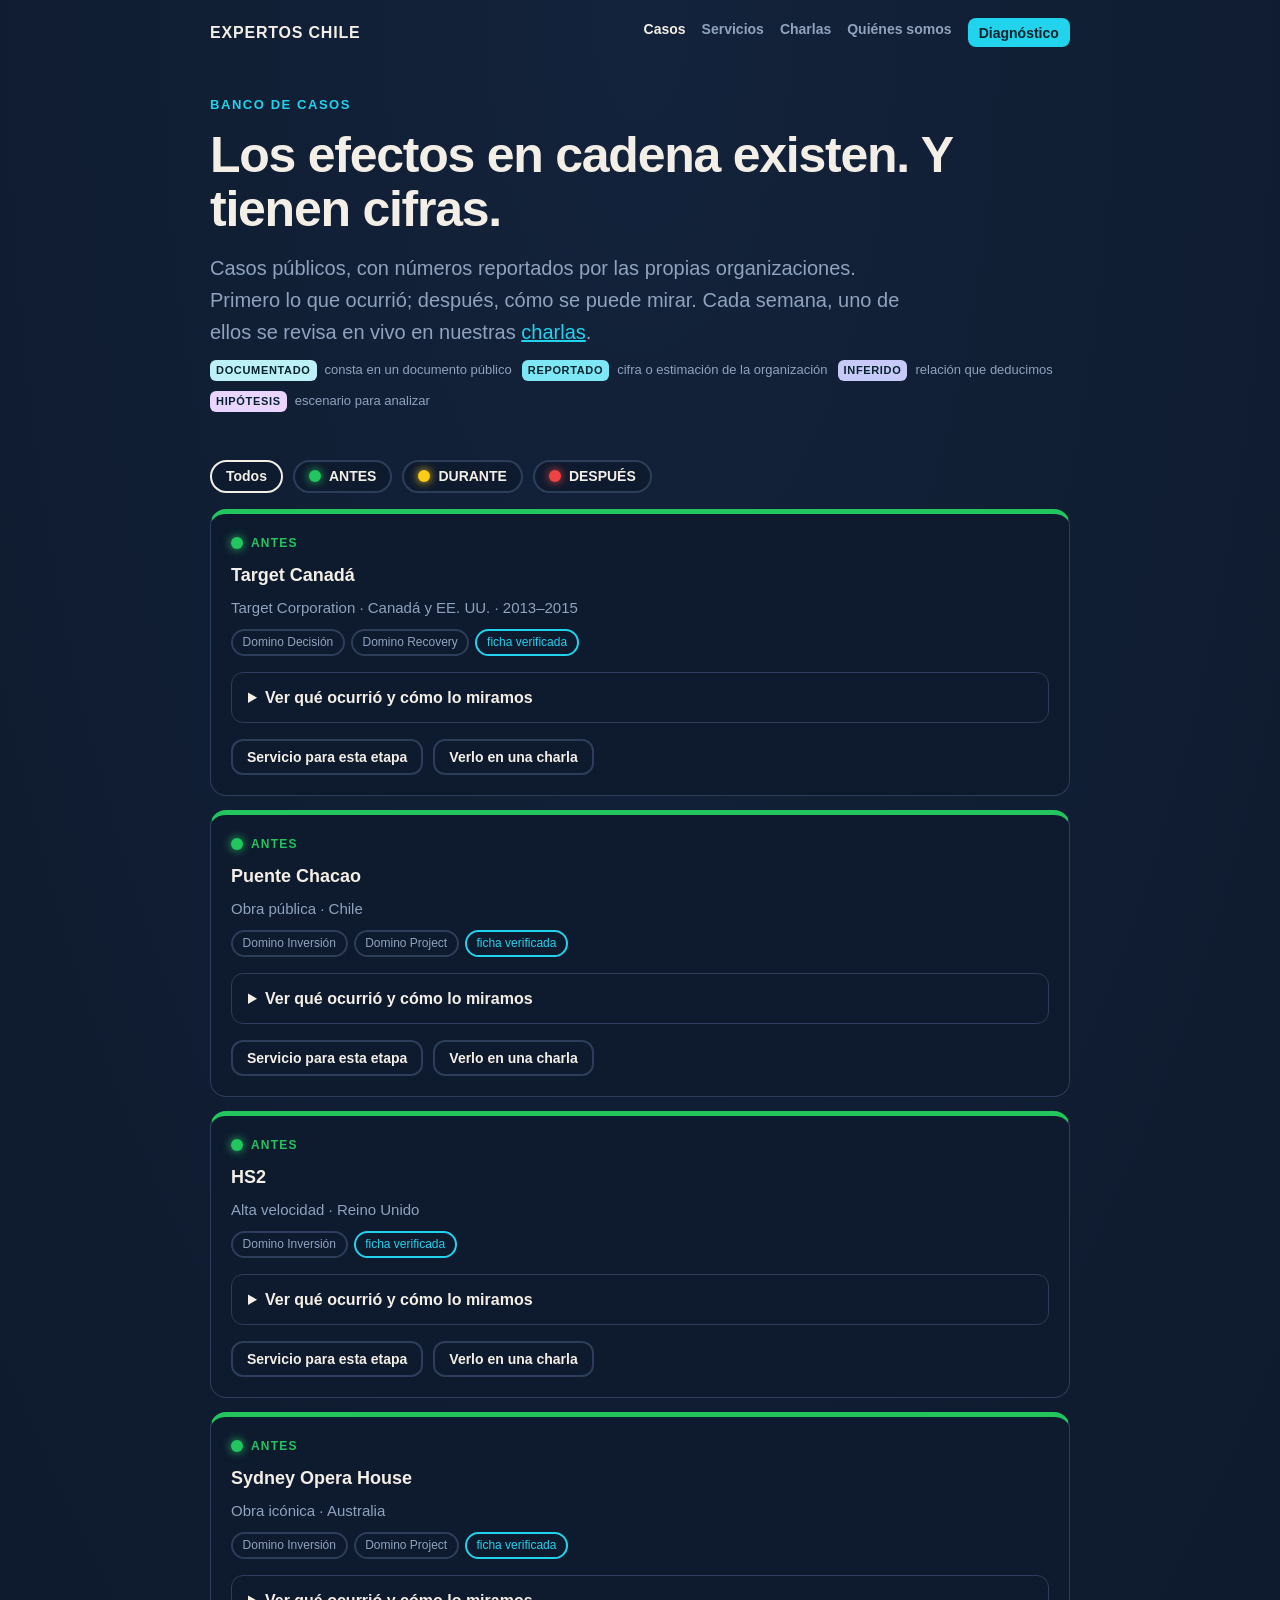
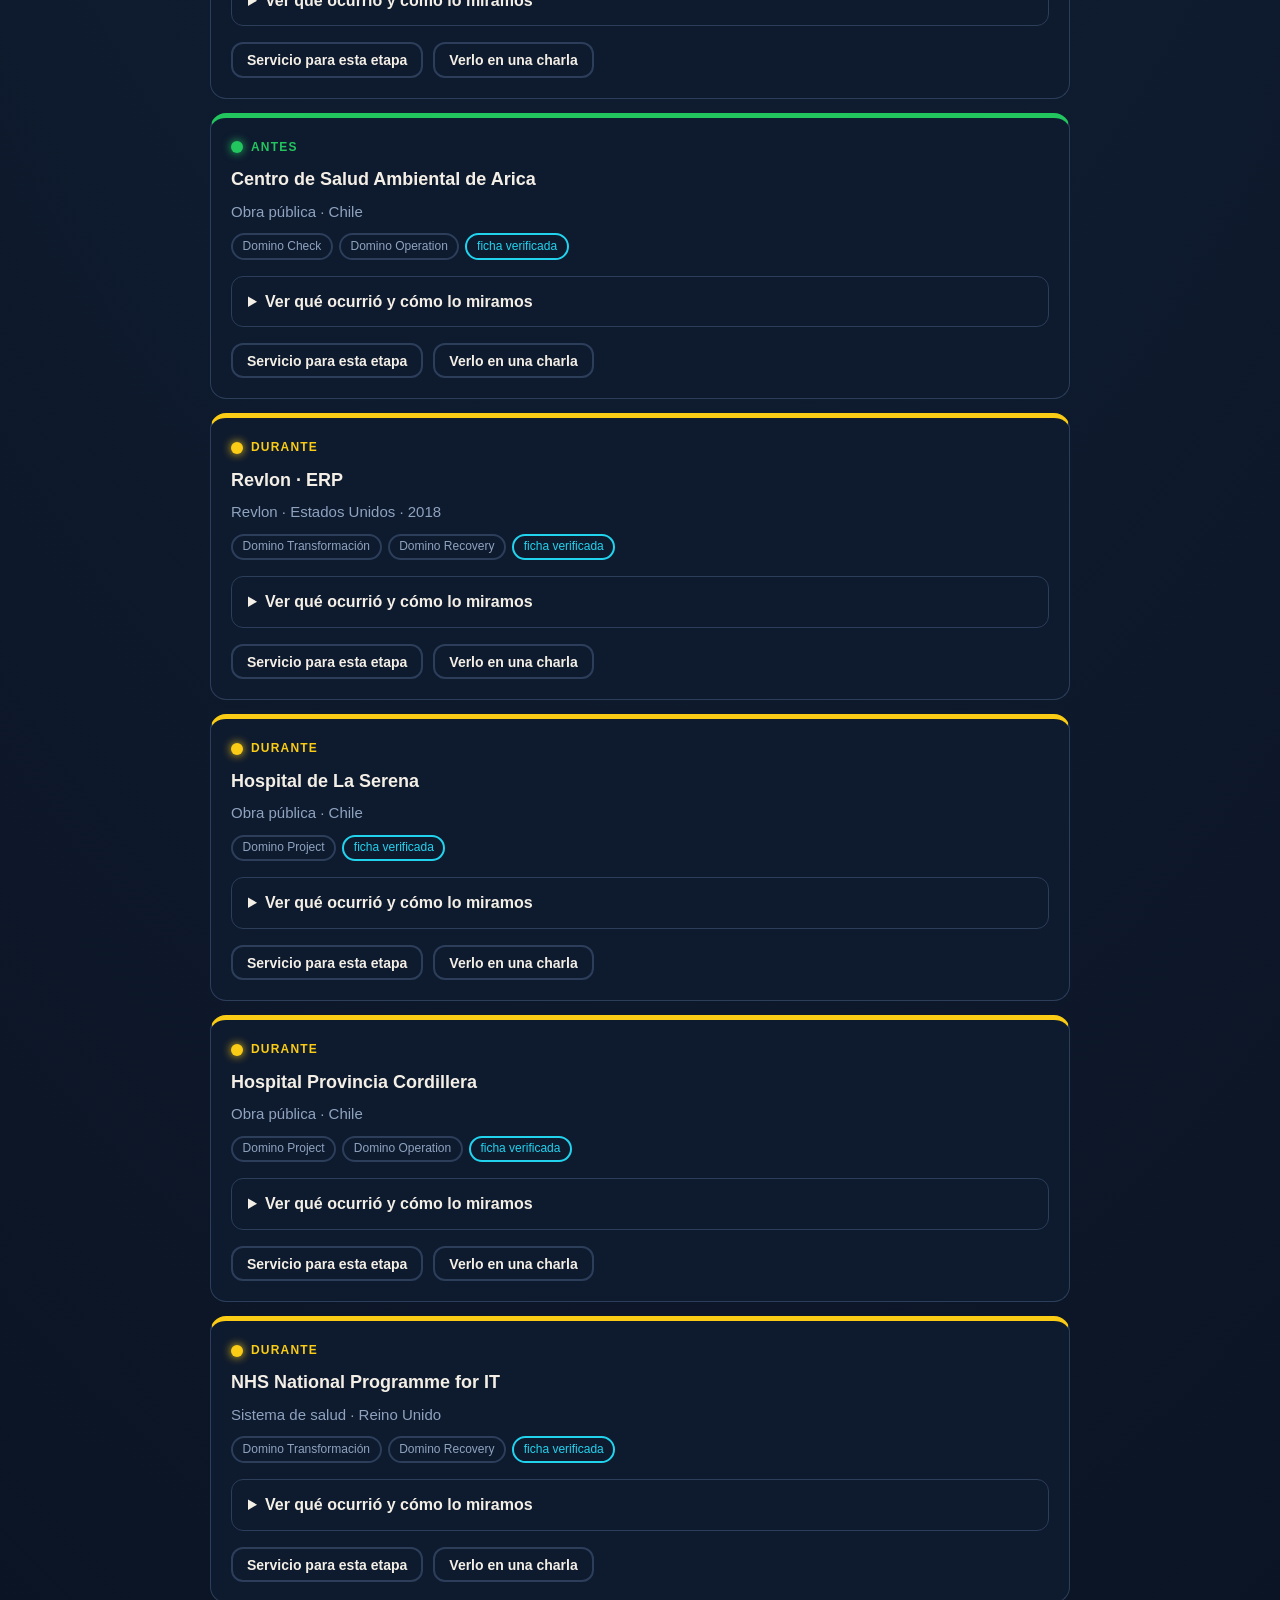
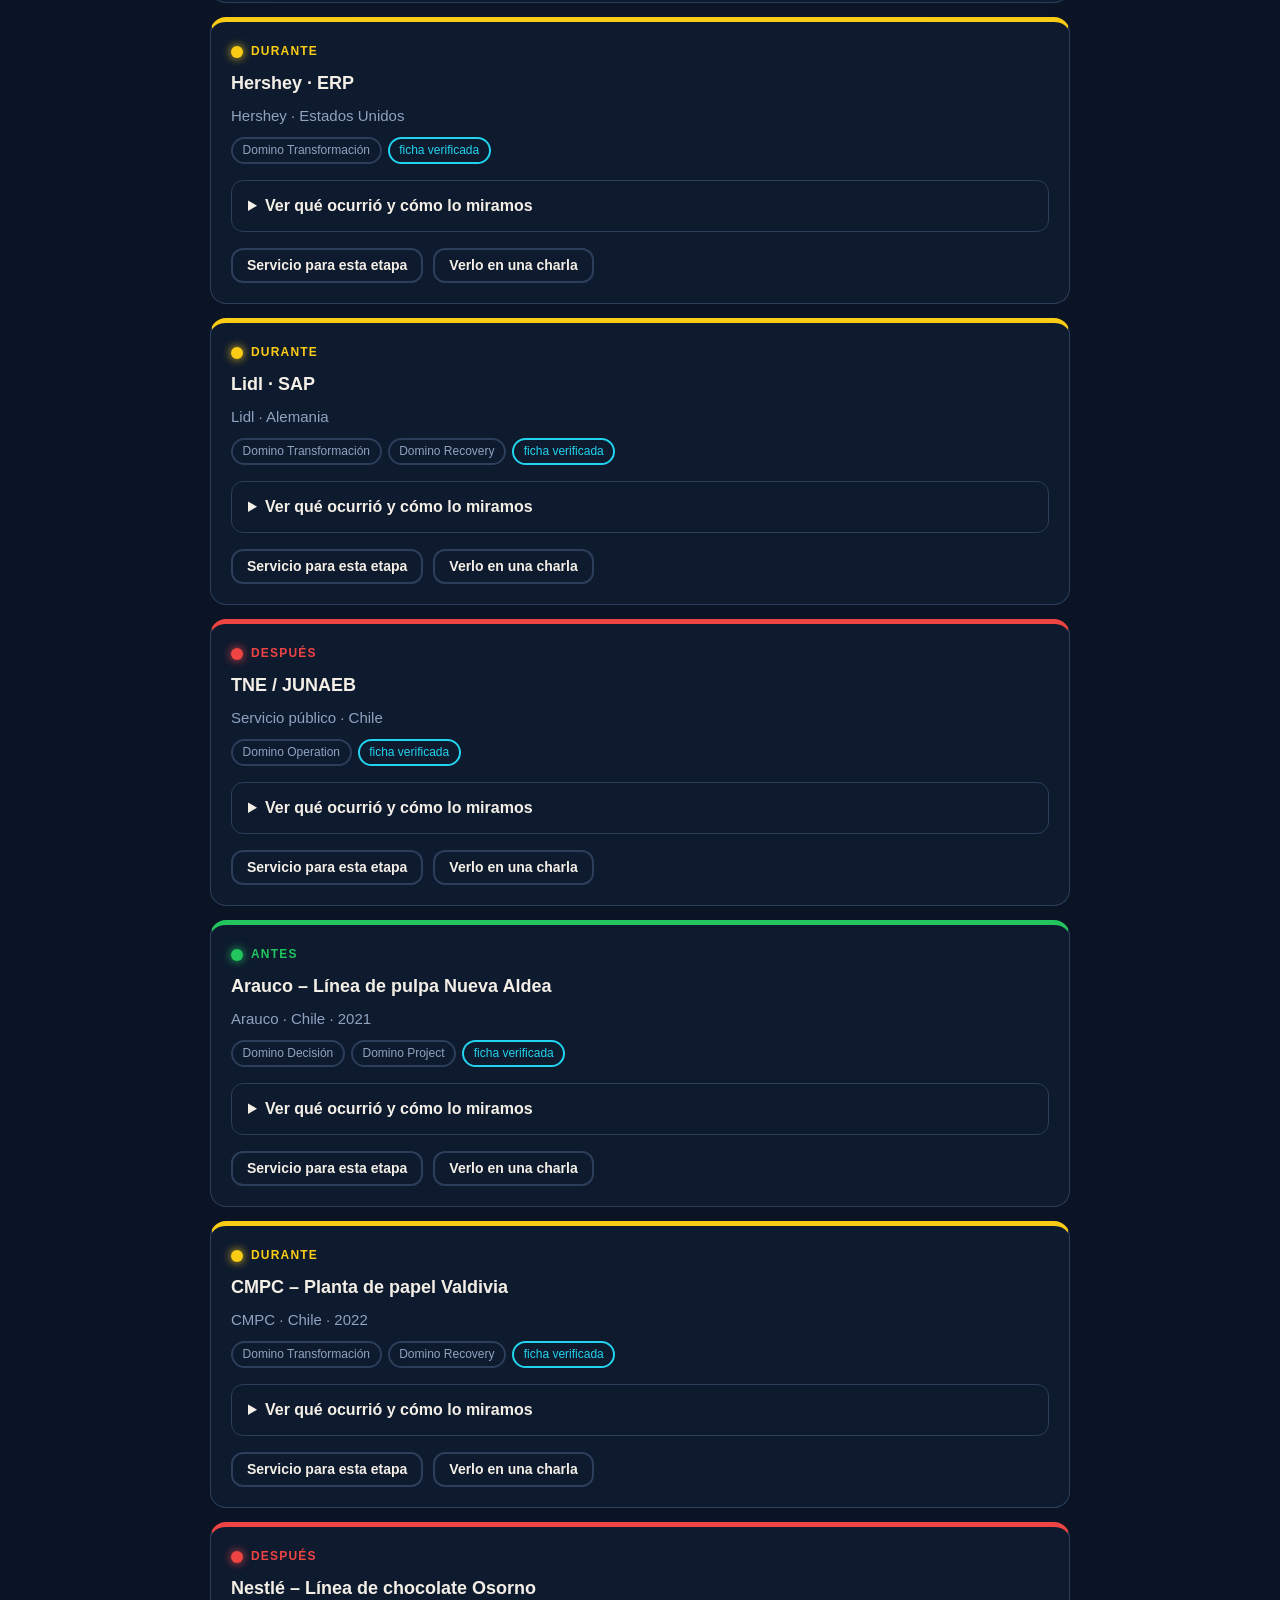
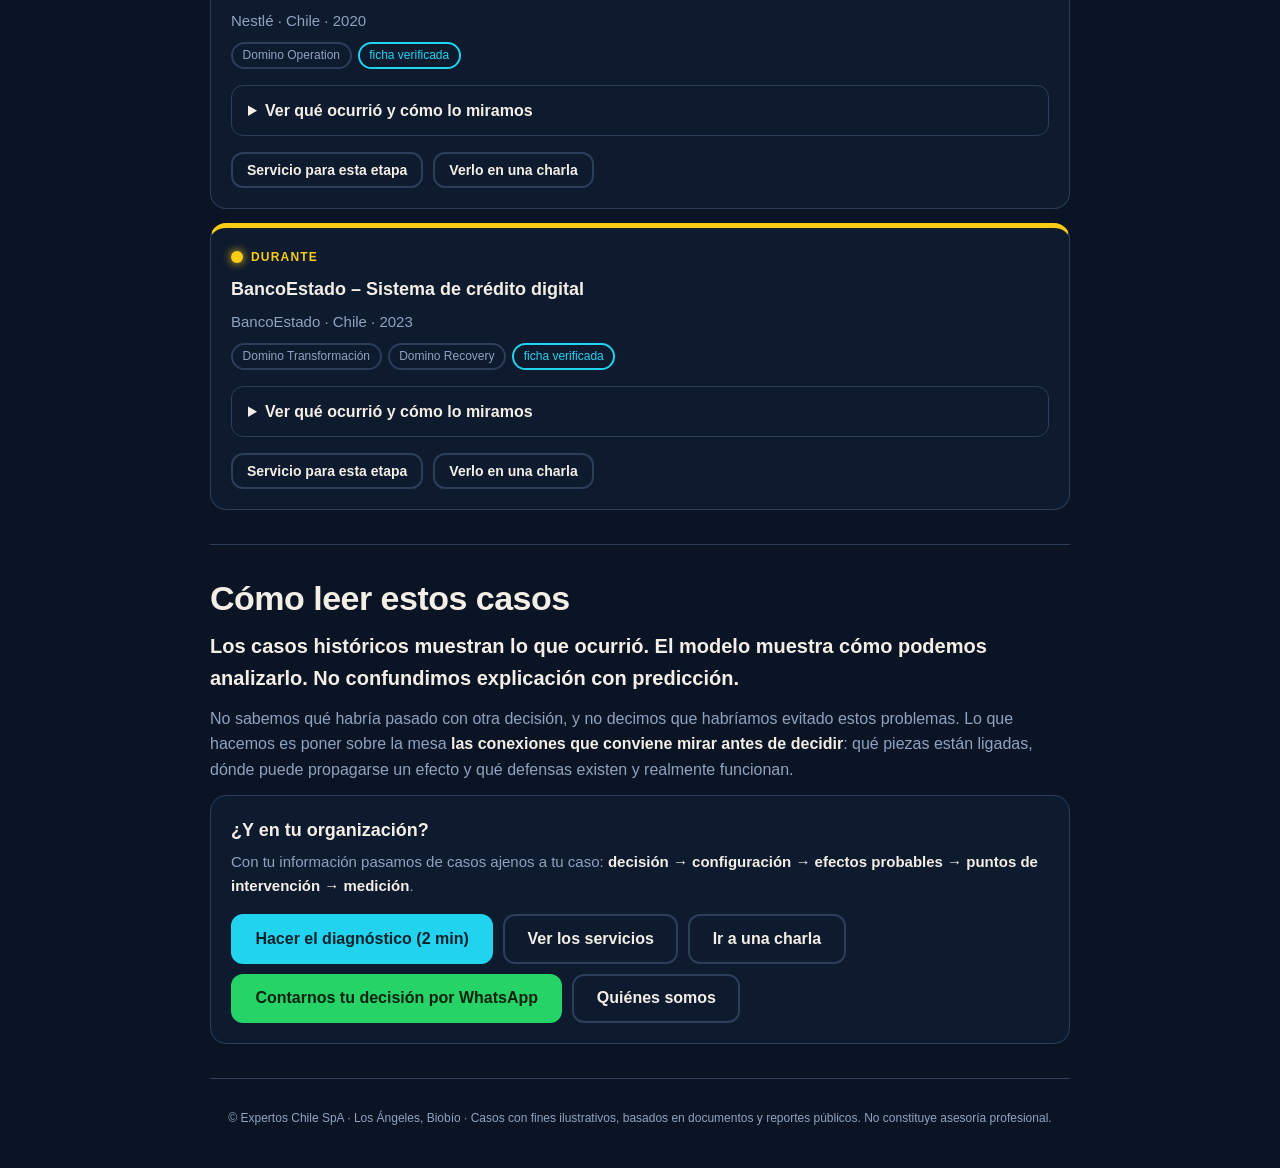
==== commit 25a9253c: "Update casos.html with new content and structure" ====
--- a/casos.html
+++ b/casos.html
@@ -1,81 +1,84 @@
-a/AppData\Local\hermes\profiles\emprendedor\workspace\product_docs\casos_actualizado.html → b/AppData\Local\hermes\profiles\emprendedor\workspace\product_docs\casos_actualizado.html
-@@ -0,0 +1,84 @@
-+<!doctype html>
-+<html lang="es"><head><meta charset="utf-8">
-+<meta name="viewport" content="width=device-width, initial-scale=1, viewport-fit=cover">
-+<title>Banco de casos reales · Expertos Chile</title>
-+<meta name="description" content="Casos reales de efectos en cadena, con cifras reportadas y fuentes. Qué ocurrió y cómo se puede mirar.">
-+<link rel="stylesheet" href="estilo.css">
-+<style>
-+.num{font-size:clamp(24px,5vw,34px);font-weight:850;color:var(--R);line-height:1.1}
-+.stats{display:grid;gap:12px;grid-template-columns:repeat(auto-fit,minmax(190px,1fr));margin:12px 0}
-+.stats .card{padding:14px}.stats p{font-size:13px;margin:6px 0 0}
-+.chainv{display:grid;gap:8px;margin:12px 0}
-+.chainv div{border-left:4px solid var(--line);padding:4px 0 4px 14px;font-size:15px;color:var(--ink)}
-+.chainv .e1{border-color:#bdf1f8;background:none}.chainv .e2{border-color:#7ee7f5;background:none}
-+.lens{border:1px dashed var(--line);border-radius:12px;padding:14px 16px;margin:12px 0}.lens b{color:var(--ink)}
-+.legend{display:flex;flex-wrap:wrap;gap:10px;font-size:13px;color:var(--mute);margin:12px 0}
-+small.src{display:block;font-size:12px;color:var(--mute);margin-top:8px}
-+.quote{font-weight:700;color:var(--ink);font-size:clamp(16px,2.4vw,20px)}
-+.card.st h3{margin-top:2px}
-+</style></head><body><div class="w">
-+<nav><a class="brand" href="index.html" data-link>EXPERTOS CHILE</a><div class="links"><a href="casos.html" class="on" data-link>Casos</a><a href="productos.html" data-link>Servicios</a><a href="charlas.html" data-link>Charlas</a><a href="quienes-somos.html" data-link>Quiénes somos</a><a href="diagnostico.html" class="navcta" data-link>Diagnóstico</a></div></nav>
-+
-+<div style="padding:30px 0 20px">
-+ <div class="eye">BANCO DE CASOS</div>
-+ <h1>Los efectos en cadena existen. Y tienen cifras.</h1>
-+ <p class="lead">Casos públicos, con números reportados por las propias organizaciones. Primero lo que ocurrió; después, cómo se puede mirar. Cada semana, uno de ellos se revisa en vivo en nuestras <a class="l" href="charlas.html" data-link>charlas</a>.</p>
-+ <div class="legend"><span><span class="tag e1">DOCUMENTADO</span>consta en un documento público</span><span><span class="tag e2">REPORTADO</span>cifra o estimación de la organización</span><span><span class="tag e3">INFERIDO</span>relación que deducimos</span><span><span class="tag e4">HIPÓTESIS</span>escenario para analizar</span></div>
-+</div>
-+
-+<section style="border-top:none;padding-top:0">
-+ <div class="sema" id="filtro"></div>
-+ <div class="grid" id="lista" style="grid-template-columns:1fr"></div>
-+</section>
-+
-+<section id="metodo"><h2>Cómo leer estos casos</h2>
-+ <p class="quote">Los casos históricos muestran lo que ocurrió. El modelo muestra cómo podemos analizarlo. No confundimos explicación con predicción.</p>
-+ <p>No sabemos qué habría pasado con otra decisión, y no decimos que habríamos evitado estos problemas. Lo que hacemos es poner sobre la mesa <b>las conexiones que conviene mirar antes de decidir</b>: qué piezas están ligadas, dónde puede propagarse un efecto y qué defensas existen y realmente funcionan.</p>
-+ <div class="card"><h3>¿Y en tu organización?</h3><p>Con tu información pasamos de casos ajenos a tu caso: <b>decisión → configuración → efectos probables → puntos de intervención → medición</b>.</p>
-+ <div class="btns"><a class="btn cta" href="diagnostico.html" data-link>Hacer el diagnóstico (2 min)</a><a class="btn" href="productos.html" data-link>Ver los servicios</a><a class="btn" href="charlas.html" data-link>Ir a una charla</a><a class="btn wa" id="wa" href="#" target="_blank" rel="noopener">Contarnos tu decisión por WhatsApp</a><a class="btn" href="quienes-somos.html" data-link>Quiénes somos</a></div></div>
-+</section>
-+<footer>© Expertos Chile SpA · Los Ángeles, Biobío · Casos con fines ilustrativos, basados en documentos y reportes públicos. No constituye asesoría profesional.</footer>
-+</div>
-+<script>
-+const REV=`<div class="stats"><div class="card"><div class="num">≈US$64 M</div><p><span class="tag e2">REPORTADO</span>ventas que la empresa estima no pudo despachar en 2018</p></div><div class="card"><div class="num">US$53,6 M</div><p><span class="tag e2">REPORTADO</span>cargos incrementales en 2018, para remediar el servicio</p></div></div>
-+<div class="chainv"><div class="e1"><span class="tag e1">DOCUMENTADO</span>En febrero de 2018 se lanzó un nuevo sistema ERP en Estados Unidos.</div><div class="e1"><span class="tag e1">DOCUMENTADO</span>Hubo disrupciones en el centro de fabricación y despacho de Oxford, Carolina del Norte.</div><div class="e2"><span class="tag e2">REPORTADO</span>La empresa estimó que no pudo cumplir despachos por unos US$64 millones en ventas y que incurrió en US$53,6 millones de cargos adicionales.</div><div class="e1"><span class="tag e1">DOCUMENTADO</span>Identificó una debilidad material en su control interno, ligada a la implementación del sistema.</div></div>
-+<div class="lens"><b>Cómo lo miramos:</b> una decisión de tecnología (♠ → ♦) tocó un proceso crítico (♣: fabricación y despacho) y terminó en el cliente. <span class="tag e4">HIPÓTESIS</span>Pregunta de análisis: ¿qué defensa habría podido detener la propagación antes de llegar a los despachos?</div>
-+<small class="src">Fuente: Revlon Consumer Products Corporation, Formulario 10-K 2018 (SEC). <a class="l" href="https://www.sec.gov/Archives/edgar/data/890547/000089054719000003/rcpc201810-k.htm" target="_blank" rel="noopener">Ver documento</a>. Las cifras son estimaciones de la empresa, no cálculos de Expertos Chile.</small>`;
-+const TGT=`<div class="stats"><div class="card"><div class="num">133</div><p><span class="tag e1">DOCUMENTADO</span>tiendas cerradas, con ≈17.600 empleados afectados (anuncio de enero de 2015)</p></div><div class="card"><div class="num">≈US$5,1 mil M</div><p><span class="tag e2">REPORTADO</span>costos de salida antes de impuestos; el anuncio inicial estimó US$5,4 mil M</p></div></div>
-+<div class="chainv"><div class="e1"><span class="tag e1">DOCUMENTADO</span>La compañía ingresó a Canadá en 2013 y abrió 124 tiendas en sus primeros diez meses.</div><div class="e2"><span class="tag e2">REPORTADO</span>Las pérdidas superaron los US$1.000 millones tras el primer año de operación.</div><div class="e1"><span class="tag e1">DOCUMENTADO</span>El nuevo CEO reconoció que se había hecho demasiado y demasiado rápido.</div><div class="e1"><span class="tag e1">DOCUMENTADO</span>En enero de 2015 se decidió discontinuar la operación y solicitar protección de acreedores.</div><div class="e2"><span class="tag e2">REPORTADO</span>Se registraron cargos antes de impuestos por ≈US$5,1 mil millones, con un beneficio tributario de US$1,6 mil millones.</div></div>
-+<div class="lens"><b>Cómo lo miramos:</b> una decisión de expansión (♠) activó recursos, procesos y personas a la vez, y la decisión de salir fue a su vez una <b>nueva perturbación</b>. <span class="tag e4">HIPÓTESIS</span>Pregunta de análisis: ¿qué otras piezas se movían al abrir tan rápido, y dónde pudo haber un punto de control?</div>
-+<small class="src">Fuentes: reportes sobre el anuncio de Target y su informe anual 2014, en <a class="l" href="https://www.biv.com/news/retail-manufacturing/target-nets-us16-billion-tax-break-failure-canadia-8242679" target="_blank" rel="noopener">BIV</a> y <a class="l" href="https://tcbmag.com/target-leaving-canada-what-it-means-what-it-will-cost/" target="_blank" rel="noopener">TCB Magazine</a>. No atribuimos toda la pérdida a una sola causa.</small>`;
-+const WIP=`<p>Ficha en preparación. Publicaremos las cifras y fuentes una vez verificadas con los documentos originales, con cada dato atribuido y su nivel de evidencia.</p>`;
-+/* e: g antes, y durante, r después · d: detalle verificado (o null) */
-+const C=[
-+{e:"g",i:"target",t:"Target Canadá",o:"Target Corporation · Canadá y EE. UU. · 2013–2015",s:["Decisión","Recovery"],d:TGT},
-+{e:"g",i:"chacao",t:"Puente Chacao",o:"Obra pública · Chile",s:["Inversión","Project"],d:null},
-+{e:"g",i:"hs2",t:"HS2",o:"Alta velocidad · Reino Unido",s:["Inversión"],d:null},
-+{e:"g",i:"opera",t:"Sydney Opera House",o:"Obra icónica · Australia",s:["Inversión","Project"],d:null},
-+{e:"g",i:"arica",t:"Centro de Salud Ambiental de Arica",o:"Obra pública · Chile",s:["Check","Operation"],d:null},
-+{e:"y",i:"revlon",t:"Revlon · ERP",o:"Revlon · Estados Unidos · 2018",s:["Transformación","Recovery"],d:REV},
-+{e:"y",i:"serena",t:"Hospital de La Serena",o:"Obra pública · Chile",s:["Project"],d:null},
-+{e:"y",i:"cordillera",t:"Hospital Provincia Cordillera",o:"Obra pública · Chile",s:["Project","Operation"],d:null},
-+{e:"y",i:"nhs",t:"NHS National Programme for IT",o:"Sistema de salud · Reino Unido",s:["Transformación","Recovery"],d:null},
-+{e:"y",i:"hershey",t:"Hershey · ERP",o:"Hershey · Estados Unidos",s:["Transformación"],d:null},
-+{e:"y",i:"lidl",t:"Lidl · SAP",o:"Lidl · Alemania",s:["Transformación","Recovery"],d:null},
-+{e:"r",i:"tne",t:"TNE / JUNAEB",o:"Servicio público · Chile",s:["Operation"],d:null},
-+{e:"g",i:"arauco",t:"Arauco – Línea de pulpa Nueva Aldea",o:"Arauco · Chile · 2021",s:["Decisión","Project"],d:null},
-+{e:"y",i:"cmpc",t:"CMPC – Planta de papel Valdivia",o:"CMPC · Chile · 2022",s:["Transformación","Recovery"],d:null},
-+{e:"r",i:"nestle",t:"Nestlé – Línea de chocolate Osorno",o:"Nestlé · Chile · 2020",s:["Operation"],d:null},
-+{e:"y",i:"bancostado",t:"BancoEstado – Sistema de crédito digital",o:"BancoEstado · Chile · 2023",s:["Transformación","Recovery"],d:null}
-+];
-+const L={g:"ANTES",y:"DURANTE",r:"DESPUÉS"};const q0=new URLSearchParams(location.search).get("e")||"";let f=["g","y","r"].includes(q0)?q0:"";
-+function draw(){
-+ document.getElementById("filtro").innerHTML=[["","Todos"],["g","ANTES"],["y","DURANTE"],["r","DESPUÉS"]].map(([k,t])=>`<button type="button" class="${k?"st-"+k:""} ${f===k?"on":""}" data-k="${k}">${k?'<i class="dot"></i>':""}${t}</button>`).join("");
-+ document.getElementById("lista").innerHTML=C.filter(c=>!f||c.e===f).map(c=>`<div class="card st st-${c.e}" id="${c.i}"><div class="stage"><i class="dot"></i>${L[c.e]}</div><h3>${c.t}</h3><p>${c.o}</p><div>${c.s.map(x=>`<span class="pill">Domino ${x}</span>`).join("")}${c.d?'<span class="pill" style="border-color:var(--R);color:var(--R)">ficha verificada</span>':'<span class="pill">en verificación</span>'}</div><details><summary>${c.d?"Ver qué ocurrió y cómo lo miramos":"Estado de la ficha"}</summary><div>${c.d||WIP}</div></details><div class="btns"><a class="btn sm" href="productos.html?e=${c.e}" data-link>Servicio para esta etapa</a><a class="btn sm" href="charlas.html#calendario" data-link>Verlo en una charla</a></div></div>`).join("");
-+ document.querySelectorAll("#filtro button").forEach(b=>b.onclick=()=>{f=b.dataset.k;draw()});
-+ addRef();
-+}
-+const ref=new URLSearchParams(location.search).get("ref")||"";
-… omitted 6 diff line(s) across 1 additional file(s)/section(s)
+<!doctype html>
+<html lang="es"><head><meta charset="utf-8">
+<meta name="viewport" content="width=device-width, initial-scale=1, viewport-fit=cover">
+<title>Banco de casos reales · Expertos Chile</title>
+<meta name="description" content="Casos reales de efectos en cadena, con cifras reportadas y fuentes. Qué ocurrió y cómo se puede mirar.">
+<link rel="stylesheet" href="estilo.css">
+<style>
+.num{font-size:clamp(24px,5vw,34px);font-weight:850;color:var(--R);line-height:1.1}
+.stats{display:grid;gap:12px;grid-template-columns:repeat(auto-fit,minmax(190px,1fr));margin:12px 0}
+.stats .card{padding:14px}.stats p{font-size:13px;margin:6px 0 0}
+.chainv{display:grid;gap:8px;margin:12px 0}
+.chainv div{border-left:4px solid var(--line);padding:4px 0 4px 14px;font-size:15px;color:var(--ink)}
+.chainv .e1{border-color:#bdf1f8;background:none}.chainv .e2{border-color:#7ee7f5;background:none}
+.lens{border:1px dashed var(--line);border-radius:12px;padding:14px 16px;margin:12px 0}.lens b{color:var(--ink)}
+.legend{display:flex;flex-wrap:wrap;gap:10px;font-size:13px;color:var(--mute);margin:12px 0}
+small.src{display:block;font-size:12px;color:var(--mute);margin-top:8px}
+.quote{font-weight:700;color:var(--ink);font-size:clamp(16px,2.4vw,20px)}
+.card.st h3{margin-top:2px}
+</style></head><body><div class="w">
+<nav><a class="brand" href="index.html" data-link>EXPERTOS CHILE</a><div class="links"><a href="casos.html" class="on" data-link>Casos</a><a href="productos.html" data-link>Servicios</a><a href="charlas.html" data-link>Charlas</a><a href="quienes-somos.html" data-link>Quiénes somos</a><a href="diagnostico.html" class="navcta" data-link>Diagnóstico</a></div></nav>
+
+<div style="padding:30px 0 20px">
+ <div class="eye">BANCO DE CASOS</div>
+ <h1>Los efectos en cadena existen. Y tienen cifras.</h1>
+ <p class="lead">Casos públicos, con números reportados por las propias organizaciones. Primero lo que ocurrió; después, cómo se puede mirar. Cada semana, uno de ellos se revisa en vivo en nuestras <a class="l" href="charlas.html" data-link>charlas</a>.</p>
+ <div class="legend"><span><span class="tag e1">DOCUMENTADO</span>consta en un documento público</span><span><span class="tag e2">REPORTADO</span>cifra o estimación de la organización</span><span><span class="tag e3">INFERIDO</span>relación que deducimos</span><span><span class="tag e4">HIPÓTESIS</span>escenario para analizar</span></div>
+</div>
+
+<section style="border-top:none;padding-top:0">
+ <div class="sema" id="filtro"></div>
+ <div class="grid" id="lista" style="grid-template-columns:1fr"></div>
+</section>
+
+<section id="metodo"><h2>Cómo leer estos casos</h2>
+ <p class="quote">Los casos históricos muestran lo que ocurrió. El modelo muestra cómo podemos analizarlo. No confundimos explicación con predicción.</p>
+ <p>No sabemos qué habría pasado con otra decisión, y no decimos que habríamos evitado estos problemas. Lo que hacemos es poner sobre la mesa <b>las conexiones que conviene mirar antes de decidir</b>: qué piezas están ligadas, dónde puede propagarse un efecto y qué defensas existen y realmente funcionan.</p>
+ <div class="card"><h3>¿Y en tu organización?</h3><p>Con tu información pasamos de casos ajenos a tu caso: <b>decisión → configuración → efectos probables → puntos de intervención → medición</b>.</p>
+ <div class="btns"><a class="btn cta" href="diagnostico.html" data-link>Hacer el diagnóstico (2 min)</a><a class="btn" href="productos.html" data-link>Ver los servicios</a><a class="btn" href="charlas.html" data-link>Ir a una charla</a><a class="btn wa" id="wa" href="#" target="_blank" rel="noopener">Contarnos tu decisión por WhatsApp</a><a class="btn" href="quienes-somos.html" data-link>Quiénes somos</a></div></div>
+</section>
+<footer>© Expertos Chile SpA · Los Ángeles, Biobío · Casos con fines ilustrativos, basados en documentos y reportes públicos. No constituye asesoría profesional.</footer>
+</div>
+<script>
+const REV=`<div class="stats"><div class="card"><div class="num">≈US$64 M</div><p><span class="tag e2">REPORTADO</span>ventas que la empresa estima no pudo despachar en 2018</p></div><div class="card"><div class="num">US$53,6 M</div><p><span class="tag e2">REPORTADO</span>cargos incrementales en 2018, para remediar el servicio</p></div></div>
+<div class="chainv"><div class="e1"><span class="tag e1">DOCUMENTADO</span>En febrero de 2018 se lanzó un nuevo sistema ERP en Estados Unidos.</div><div class="e1"><span class="tag e1">DOCUMENTADO</span>Hubo disrupciones en el centro de fabricación y despacho de Oxford, Carolina del Norte.</div><div class="e2"><span class="tag e2">REPORTADO</span>La empresa estimó que no pudo cumplir despachos por unos US$64 millones en ventas y que incurrió en US$53,6 millones de cargos adicionales.</div><div class="e1"><span class="tag e1">DOCUMENTADO</span>Identificó una debilidad material en su control interno, ligada a la implementación del sistema.</div></div>
+<div class="lens"><b>Cómo lo miramos:</b> una decisión de tecnología (♠ → ♦) tocó un proceso crítico (♣: fabricación y despacho) y terminó en el cliente. <span class="tag e4">HIPÓTESIS</span>Pregunta de análisis: ¿qué defensa habría podido detener la propagación antes de llegar a los despachos?</div>
+<small class="src">Fuente: Revlon Consumer Products Corporation, Formulario 10-K 2018 (SEC). <a class="l" href="https://www.sec.gov/Archives/edgar/data/890547/000089054719000003/rcpc201810-k.htm" target="_blank" rel="noopener">Ver documento</a>. Las cifras son estimaciones de la empresa, no cálculos de Expertos Chile.</small>`;
+const TGT=`<div class="stats"><div class="card"><div class="num">133</div><p><span class="tag e1">DOCUMENTADO</span>tiendas cerradas, con ≈17.600 empleados afectados (anuncio de enero de 2015)</p></div><div class="card"><div class="num">≈US$5,1 mil M</div><p><span class="tag e2">REPORTADO</span>costos de salida antes de impuestos; el anuncio inicial estimó US$5,4 mil M</p></div></div>
+<div class="chainv"><div class="e1"><span class="tag e1">DOCUMENTADO</span>La compañía ingresó a Canadá en 2013 y abrió 124 tiendas en sus primeros diez meses.</div><div class="e2"><span class="tag e2">REPORTADO</span>Las pérdidas superaron los US$1.000 millones tras el primer año de operación.</div><div class="e1"><span class="tag e1">DOCUMENTADO</span>El nuevo CEO reconoció que se había hecho demasiado y demasiado rápido.</div><div class="e1"><span class="tag e1">DOCUMENTADO</span>En enero de 2015 se decidió discontinuar la operación y solicitar protección de acreedores.</div><div class="e2"><span class="tag e2">REPORTADO</span>Se registraron cargos antes de impuestos por ≈US$5,1 mil millones, con un beneficio tributario de US$1,6 mil millones.</div></div>
+<div class="lens"><b>Cómo lo miramos:</b> una decisión de expansión (♠) activó recursos, procesos y personas a la vez, y la decisión de salir fue a su vez una <b>nueva perturbación</b>. <span class="tag e4">HIPÓTESIS</span>Pregunta de análisis: ¿qué otras piezas se movían al abrir tan rápido, y dónde pudo haber un punto de control?</div>
+<small class="src">Fuentes: reportes sobre el anuncio de Target y su informe anual 2014, en <a class="l" href="https://www.biv.com/news/retail-manufacturing/target-nets-us16-billion-tax-break-failure-canadia-8242679" target="_blank" rel="noopener">BIV</a> y <a class="l" href="https://tcbmag.com/target-leaving-canada-what-it-means-what-it-will-cost/" target="_blank" rel="noopener">TCB Magazine</a>. No atribuimos toda la pérdida a una sola causa.</small>`;
+const WIP=`<p>Ficha en preparación. Publicaremos las cifras y fuentes una vez verificadas con los documentos originales, con cada dato atribuido y su nivel de evidencia.</p>`;
+/* e: g antes, y durante, r después · d: detalle verificado (o null) */
+const C=[
+{e:"g",i:"target",t:"Target Canadá",o:"Target Corporation · Canadá y EE. UU. · 2013–2015",s:["Decisión","Recovery"],d:TGT},
+{e:"g",i:"chacao",t:"Puente Chacao",o:"Obra pública · Chile",s:["Inversión","Project"],d:`<div class="lens"><b>Cómo lo miramos:</b> la decisión de inversión en infraestructura afectó el cronograma y el presupuesto, generando sobrecostos y retrasos. <span class="tag e4">HIPÓTESIS</span>¿Qué mecanismos de control de cambios y seguimiento de hitos podrían haber mitigado las desviaciones?</div>`},
+{e:"g",i:"hs2",t:"HS2",o:"Alta velocidad · Reino Unido",s:["Inversión"],d:`<div class="lens"><b>Cómo lo miramos:</b> la decisión de acelerar la planificación sin estudios adecuados provocó riesgos geotécnicos y de financiación. <span class="tag e4">HIPÓTESIS</span>¿Un enfoque de validación preliminar y etapas de aprobación escalonadas habría reducido los sobrecostos?</div>`},
+{e:"g",i:"opera",t:"Sydney Opera House",o:"Obra icónica · Australia",s:["Inversión","Project"],d:`<div class="lens"><b>Cómo lo miramos:</b> cambios sucesivos en el diseño arquitectónico incrementaron costos y tiempos de construcción. <span class="tag e4">HIPÓTESIS</span>¿Un proceso de gestión de cambios con baseline y revisión de impacto habría controlado la desviación?</div>`},
+{e:"g",i:"arica",t:"Centro de Salud Ambiental de Arica",o:"Obra pública · Chile",s:["Check","Operation"],d:`<div class="lens"><b>Cómo lo miramos:</b> la falta de coordinación entre diseño y operación generó deficiencias en los sistemas de climatización al poner en marcha el edificio. <span class="tag e4">HIPÓTESIS</span>¿Una revisión integrada de especificación técnica y puesta en servicio habría detectado las incompatibilidades antes de la operación?</div>`},
+{e:"y",i:"revlon",t:"Revlon · ERP",o:"Revlon · Estados Unidos · 2018",s:["Transformación","Recovery"],d:REV},
+{e:"y",i:"serena",t:"Hospital de La Serena",o:"Obra pública · Chile",s:["Project"],d:`<div class="lens"><b>Cómo lo miramos:</b> la licitación basada únicamente en precio más bajo provocó que el contratista seleccionado careciera de experiencia en obras hospitalarias de alta complejidad. <span class="tag e4">HIPÓTESIS</span>¿Un criterio de adjudicación que incluiera experiencia técnica y referencias habría reducido el riesgo de replanteos y sobrecostos?</div>`},
+{e:"y",i:"cordillera",t:"Hospital Provincia Cordillera",o:"Obra pública · Chile",s:["Project","Operation"],d:`<div class="lens"><b>Cómo lo miramos:</b> la implementación del sistema de información hospitalaria no consideró la capacitación del personal clínico, generando errores en la captura de datos y resistencia al uso. <span class="tag e4">HIPÓTESIS</span>¿Un plan de cambio que incluiera formación y apoyo al usuario antes del go‑live habría mejorado la adopción?</div>`},
+{e:"y",i:"nhs",t:"NHS National Programme for IT",o:"Sistema de salud · Reino Unido",s:["Transformación","Recovery"],d:`<div class="lens"><b>Cómo lo miramos:</b> el ambicioso programa nacional de TI subestimó la complejidad de integrar cientos de sistemas locales y la resistencia al cambio del personal. <span class="tag e4">HIPÓTESIS</span>¿Una estrategia de adopción por fases, con pilotos y retroalimentación continua, habría mejorado los resultados?</div>`},
+{e:"y",i:"hershey",t:"Hershey · ERP",o:"Hershey · Estados Unidos",s:["Transformación"],d:`<div class="lens"><b>Cómo lo miramos:</b> la migración a un nuevo ERP provocó interrupciones en la planificación de la producción y en la visibilidad de inventario, afectando el servicio al cliente. <span class="tag e4">HIPÓTESIS</span>¿Una estrategia de corte paralelo y entrenamiento super‑usuario habría reducido el tiempo de inactividad y los errores de transacción?</div>`},
+{e:"y",i:"lidl",t:"Lidl · SAP",o:"Lidl · Alemania",s:["Transformación","Recovery"],d:`<div class="lens"><b>Cómo lo miramos:</b> la implementación de SAP en la cadena de suministro no consideró las particularidades de los proveedores locales, generando rechazos de órdenes y retrasos en el abastecimiento. <span class="tag e4">HIPÓTESIS</span>¿Un enfoque de co‑diseño con proveedores clave y pruebas piloto en regiones seleccionadas habría facilitado la transición?</div>`},
+{e:"r",i:"tne",t:"TNE / JUNAEB",o:"Servicio público · Chile",s:["Operation"],d:`<div class="lens"><b>Cómo lo miramos:</b> la centralización del servicio de alimentación escolar sin ajustar la logística de distribución provocó deterioro de alimentos y quejas nutricionales en escuelas rurales. <span class="tag e4">HIPÓTESIS</span>¿Un diseño de red que incluiera nodos de almacenamiento intermedio y rutas optimizadas habría mantenido la calidad del servicio?</div>`},
+{e:"g",i:"arauco",t:"Arauco – Línea de pulpa Nueva Aldea",o:"Arauco · Chile · 2021",s:["Decisión","Project"],d:`<div class="lens"><b>Cómo lo miramos:</b> la decisión de aumentar la capacidad de producción sin reforzar simultáneamente la zona de almacenamiento de bobinas generó cuellos de botella en la zona de despacho y aumentó los tiempos de ciclo. <span class="tag e4">HIPÓTESIS</span>¿Un análisis de capacidad integrado que incluyera almacenamiento y manejo interno habría evitado la sobrecarga y mejorado el flujo?</div>`},
+{e:"y",i:"cmpc",t:"CMPC – Planta de papel Valdivia",o:"CMPC · Chile · 2022",s:["Transformación","Recovery"],d:`<div class="lens"><b>Cómo lo miramos:</b> la introducción de un nuevo proceso de blanqueado sin validar su impacto en las emisiones de olores provocó quejas vecinales y requerimientos de mitigación costosa. <span class="tag e4">HIPÓTESIS</span>¿Un estudio de impacto ambiental previo y una fase de prueba a escala piloto habría permitido ajustar el proceso antes de la operación plena?</div>`},
+{e:"r",i:"nestle",t:"Nestlé – Línea de chocolate Osorno",o:"Nestlé · Chile · 2020",s:["Operation"],d:`<div class="lens"><b>Cómo lo miramos:</b> el cambio de proveedor de azúcar sin realizar pruebas de calidad en la línea generó variaciones en el punto de fusión y problemas de envoltorio, aumentando el rechazo del producto final. <span class="tag e4">HIPÓTESIS</span>¿Un proceso de cualificación de proveedores que incluiera pruebas en línea y liberación condicionada habría evitado la introducción de material fuera de especificación?</div>`},
+{e:"y",i:"bancostado",t:"BancoEstado – Sistema de crédito digital",o:"BancoEstado · Chile · 2023",s:["Transformación","Recovery"],d:`<div class="lens"><b>Cómo lo miramos:</b> el lanzamiento de la plataforma de crédito digital no consideró la experiencia de usuario en dispositivos móviles de gama baja, provocando una alta tasa de abandono en el proceso de solicitud. <span class="tag e4">HIPÓTESIS</span>¿Un enfoque de diseño centrado en el usuario con pruebas de usabilidad en segmentos representativos habría mejorado la tasa de conversión y reducir el costo de adquisición?</div>`}
+];
+const L={g:"ANTES",y:"DURANTE",r:"DESPUÉS"};const q0=new URLSearchParams(location.search).get("e")||"";let f=["g","y","r"].includes(q0)?q0:"";
+function draw(){
+ document.getElementById("filtro").innerHTML=[["","Todos"],["g","ANTES"],["y","DURANTE"],["r","DESPUÉS"]].map(([k,t])=>`<button type="button" class="${k?"st-"+k:""} ${f===k?"on":""}" data-k="${k}">${k?'<i class="dot"></i>':""}${t}</button>`).join("");
+ document.getElementById("lista").innerHTML=C.filter(c=>!f||c.e===f).map(c=>`<div class="card st st-${c.e}" id="${c.i}"><div class="stage"><i class="dot"></i>${L[c.e]}</div><h3>${c.t}</h3><p>${c.o}</p><div>${c.s.map(x=>`<span class="pill">Domino ${x}</span>`).join("")}${c.d?'<span class="pill" style="border-color:var(--R);color:var(--R)">ficha verificada</span>':'<span class="pill">en verificación</span>'}</div><details><summary>${c.d?"Ver qué ocurrió y cómo lo miramos":"Estado de la ficha"}</summary><div>${c.d||WIP}</div></details><div class="btns"><a class="btn sm" href="productos.html?e=${c.e}" data-link>Servicio para esta etapa</a><a class="btn sm" href="charlas.html#calendario" data-link>Verlo en una charla</a></div></div>`).join("");
+ document.querySelectorAll("#filtro button").forEach(b=>b.onclick=()=>{f=b.dataset.k;draw()});
+ addRef();
+}
+const ref=new URLSearchParams(location.search).get("ref")||"";
+function addRef(){document.querySelectorAll("a[data-link]:not([data-r])").forEach(a=>{a.dataset.r=1;if(ref)a.href+=(a.href.includes("?")?"&":"?")+"ref="+encodeURIComponent(ref)})}
+draw();
+(function(){const h=location.hash.slice(1),el=h&&document.getElementById(h);if(el){const d=el.querySelector("details");if(d)d.open=true;el.scrollIntoView()}})();
+const CONFIG={whatsapp:"569XXXXXXXX"}; // EDITAR
+document.getElementById("wa").href="https://wa.me/"+CONFIG.whatsapp+"?text="+encodeURIComponent("Hola, vi los casos de Expertos Chile y quiero conversar sobre una decisión."+(ref?" (Ref: "+ref+")":""));
+</script></body></html>
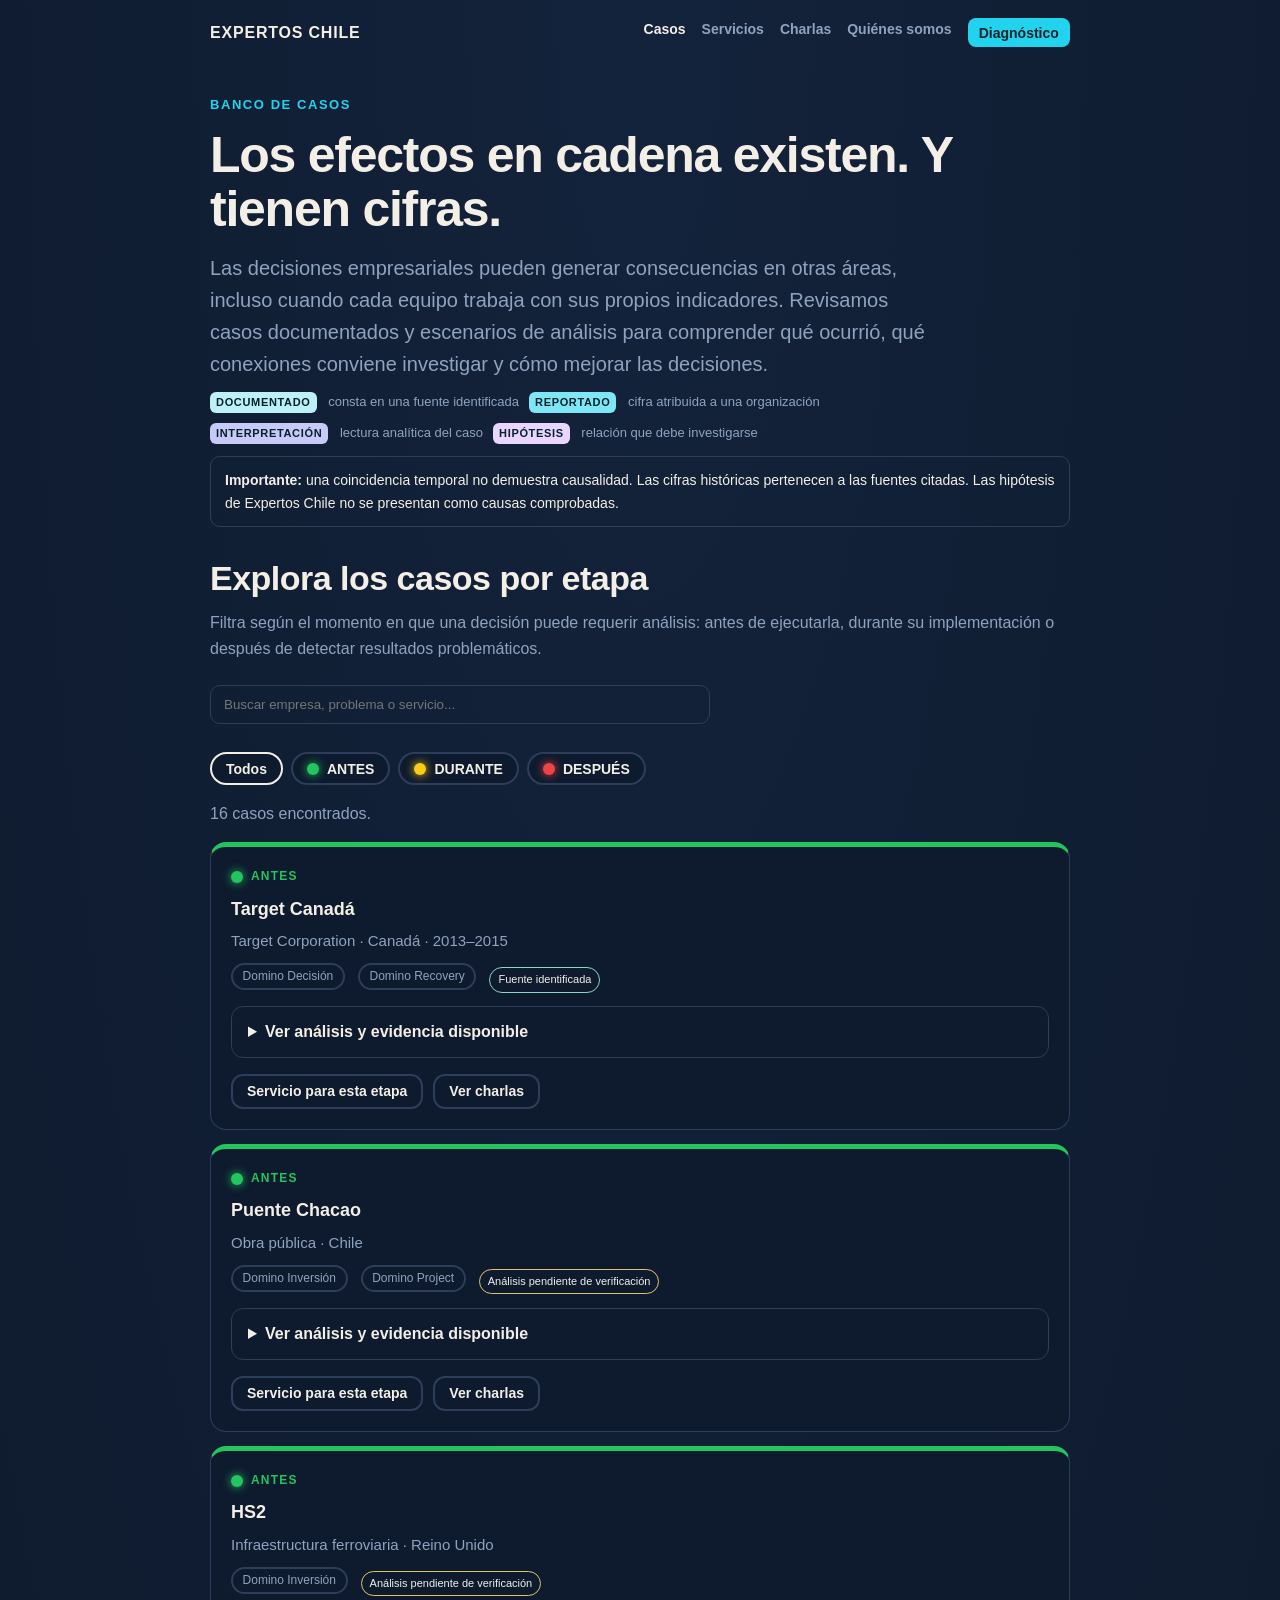
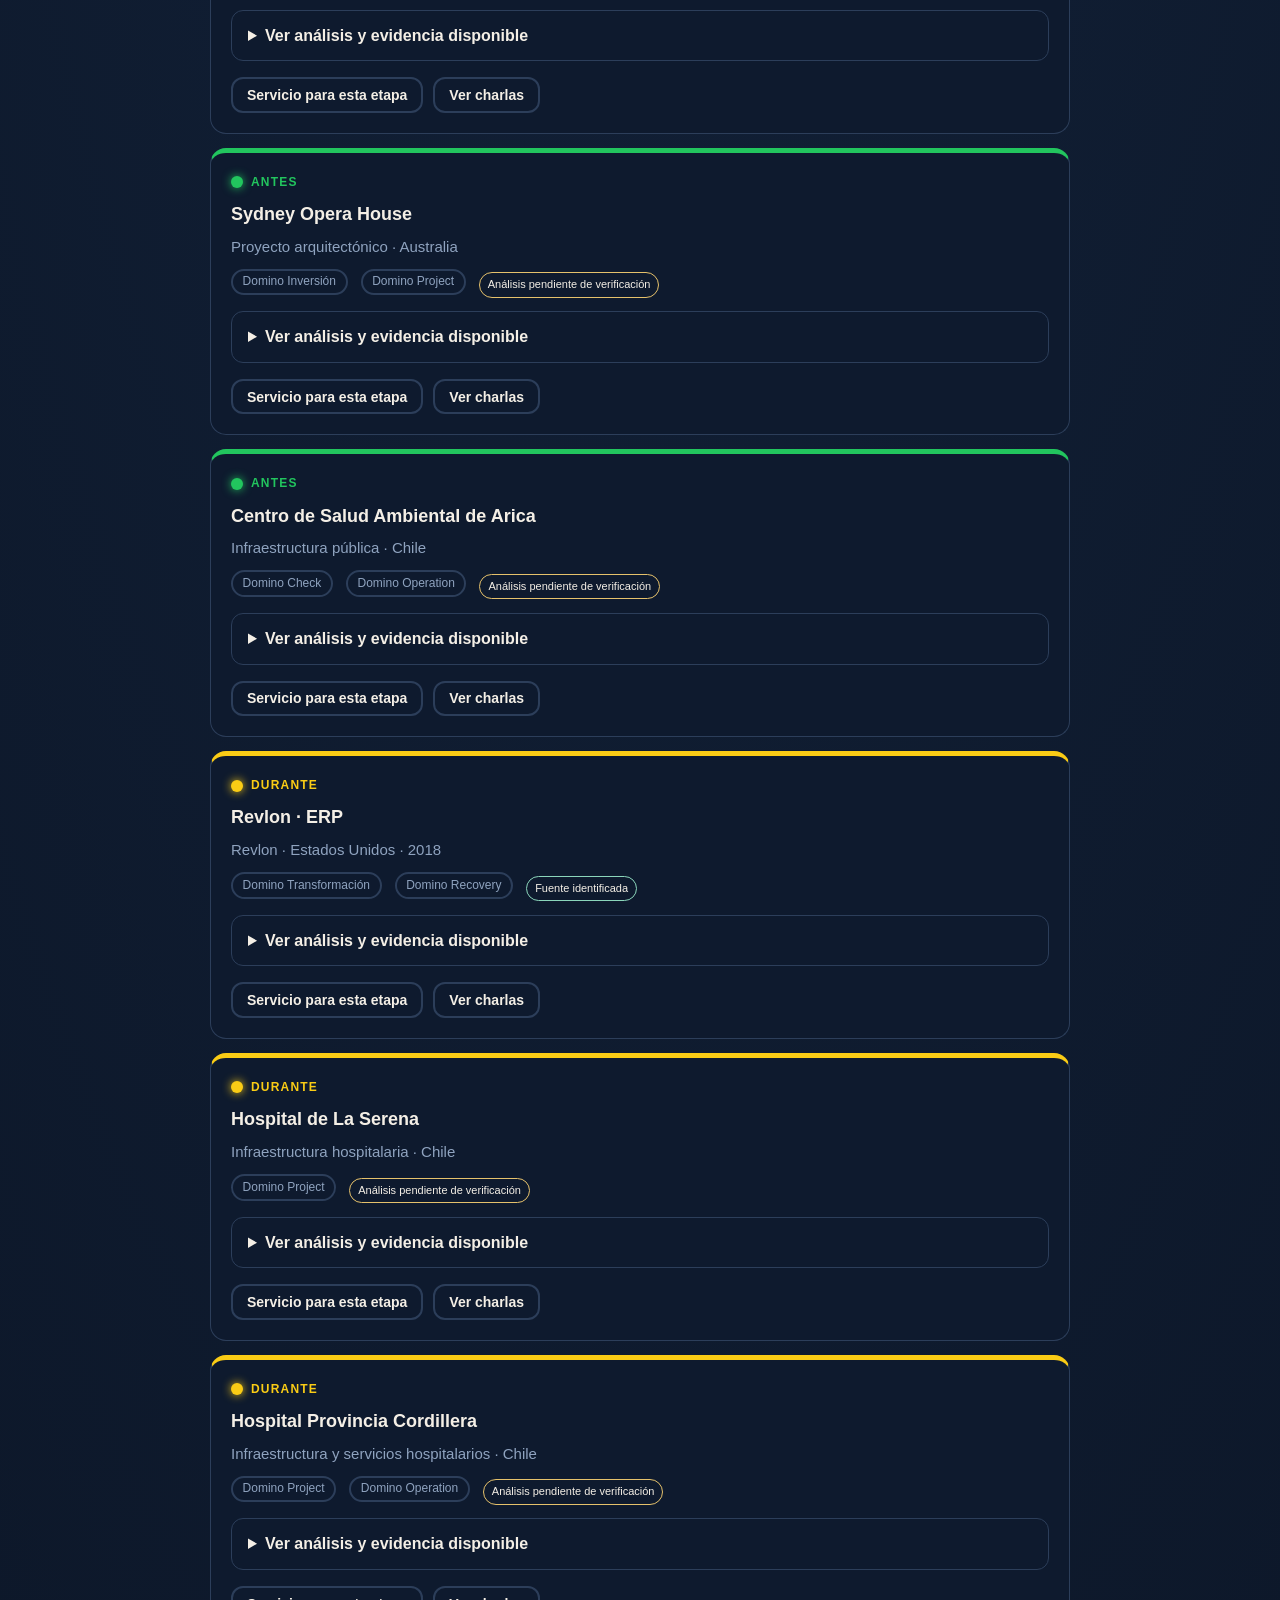
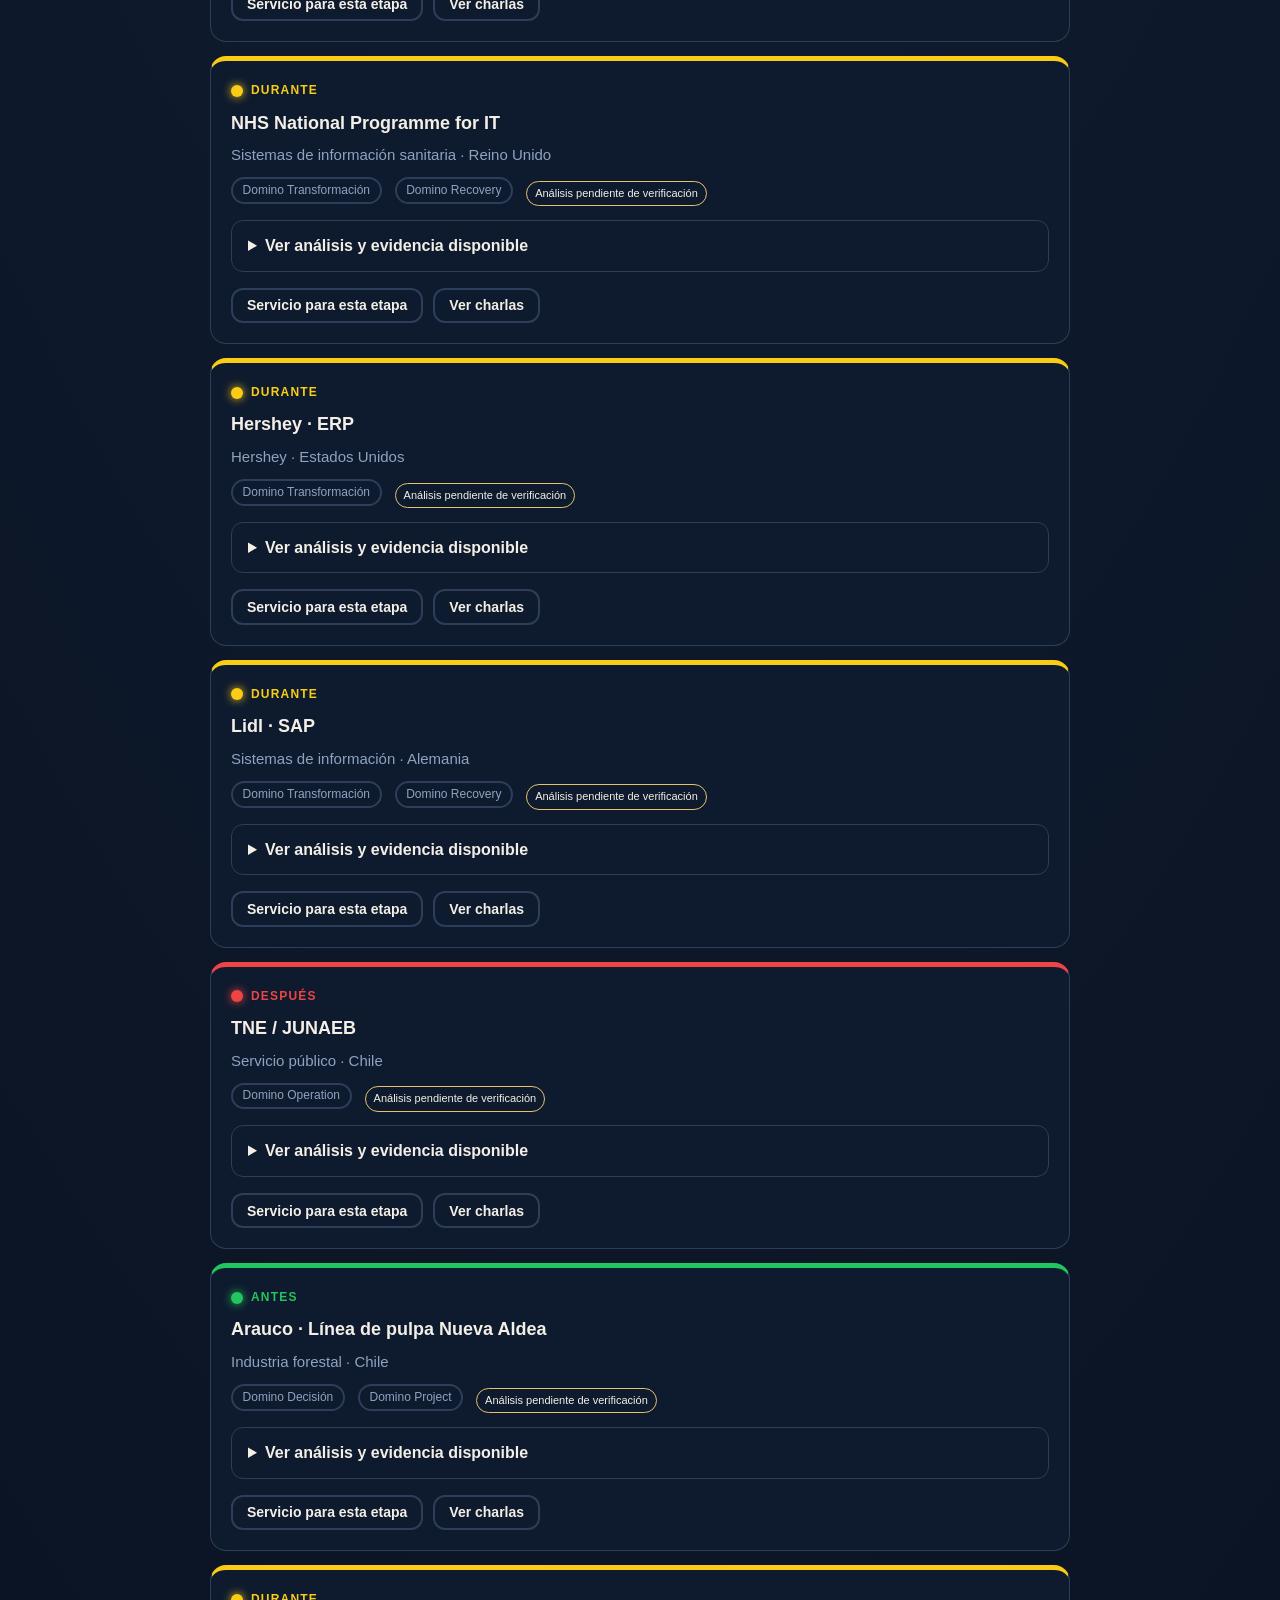
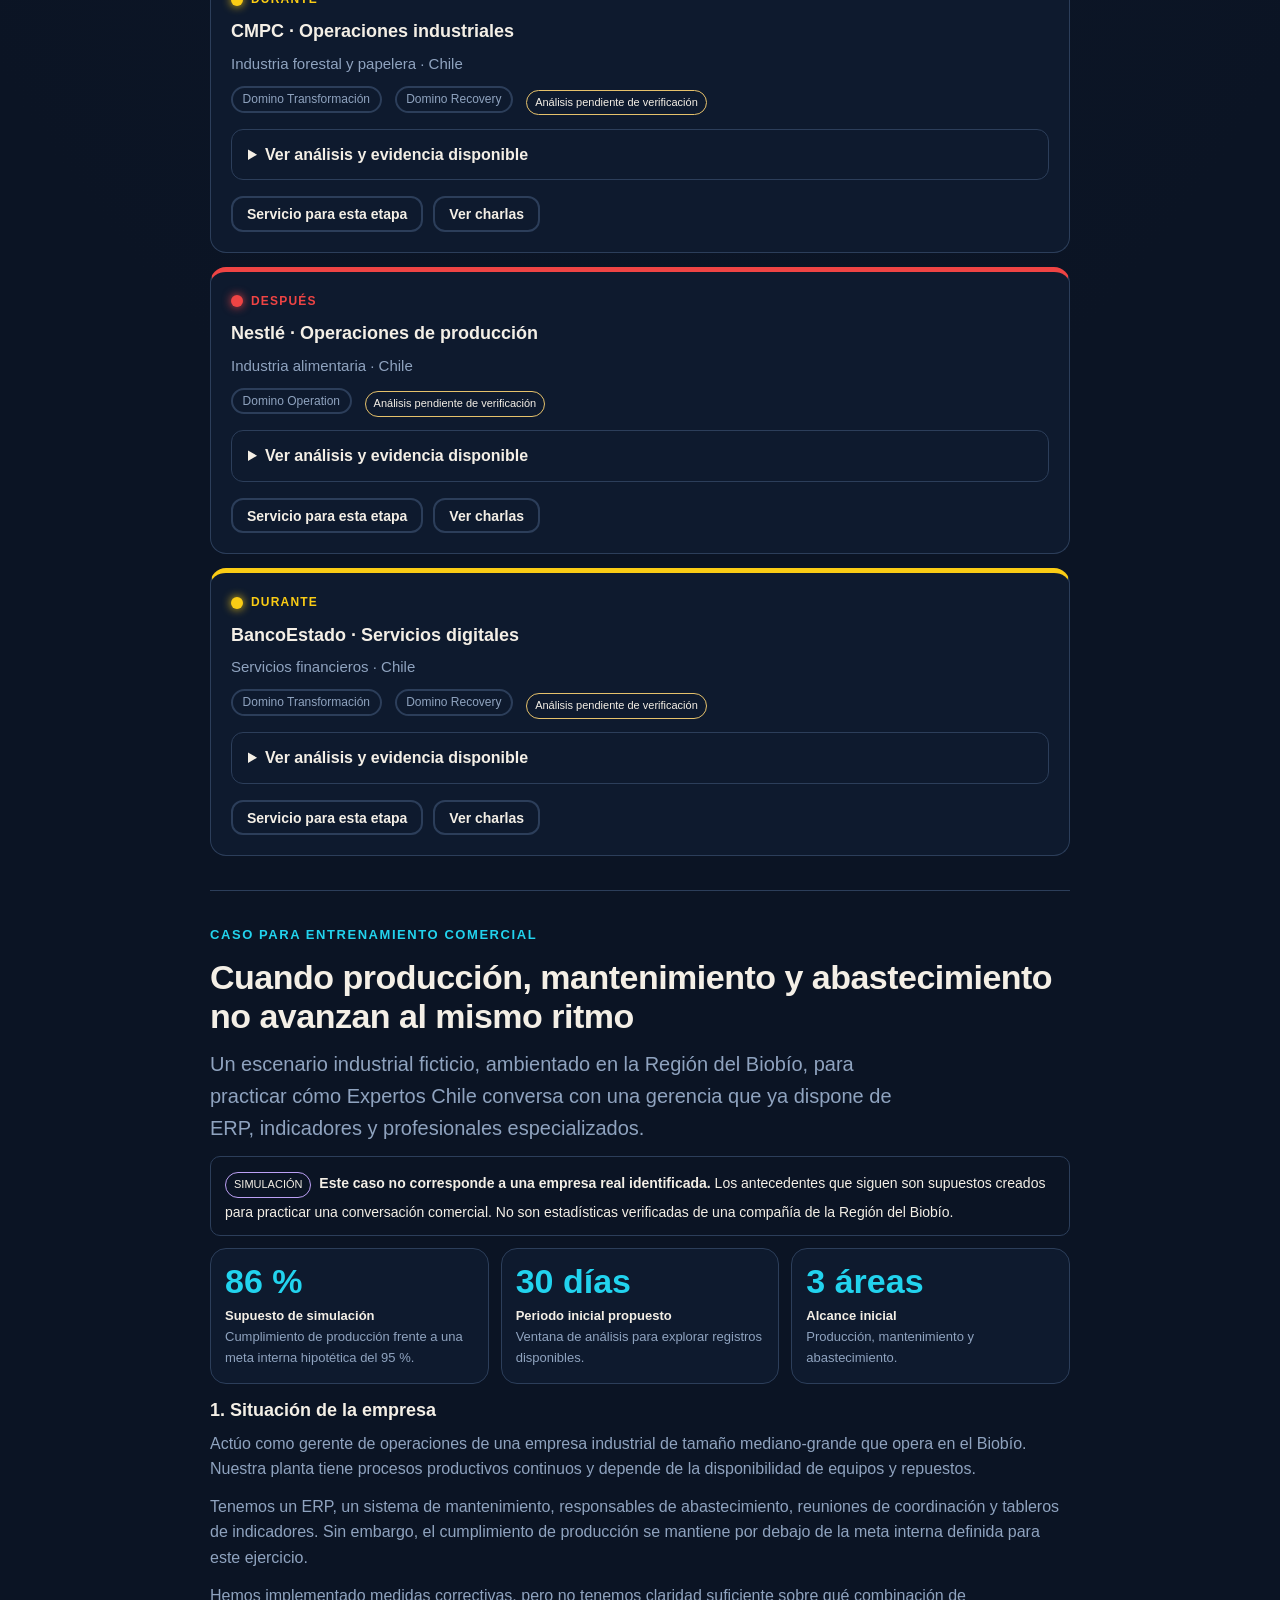
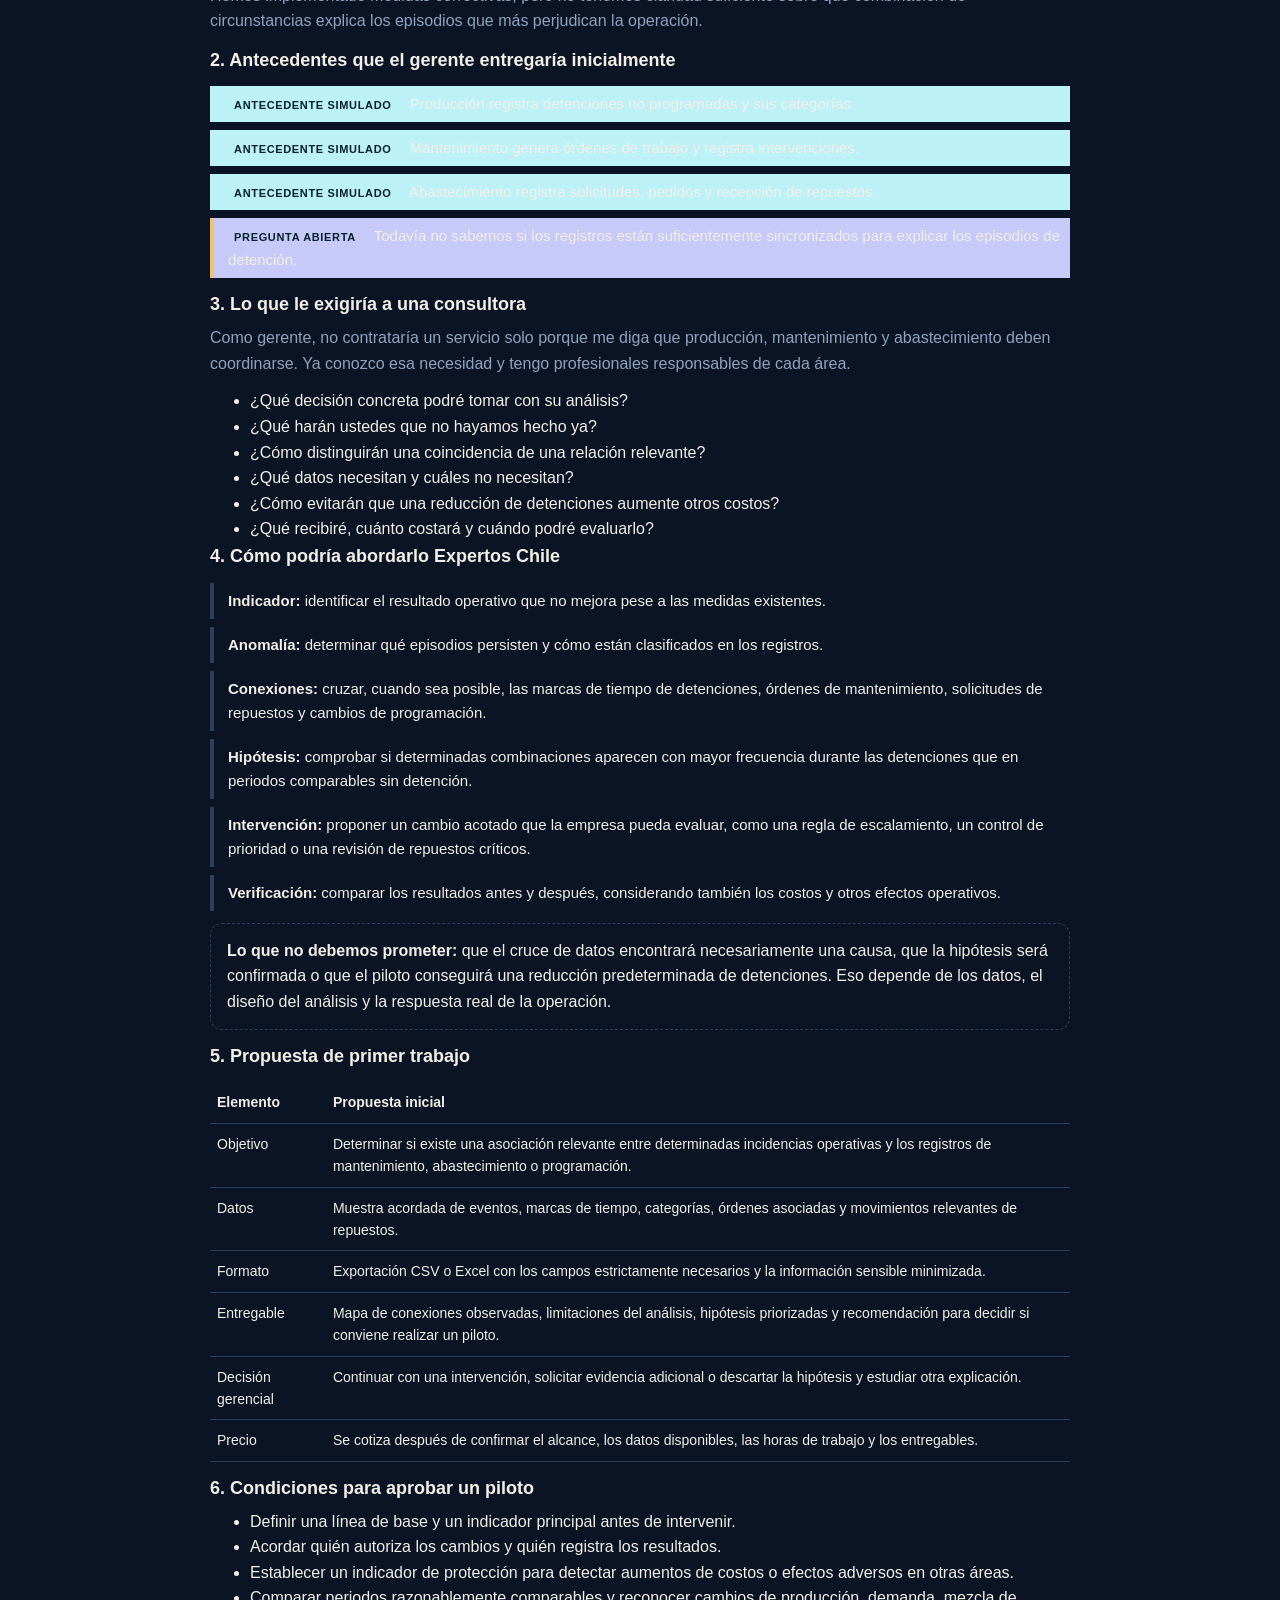
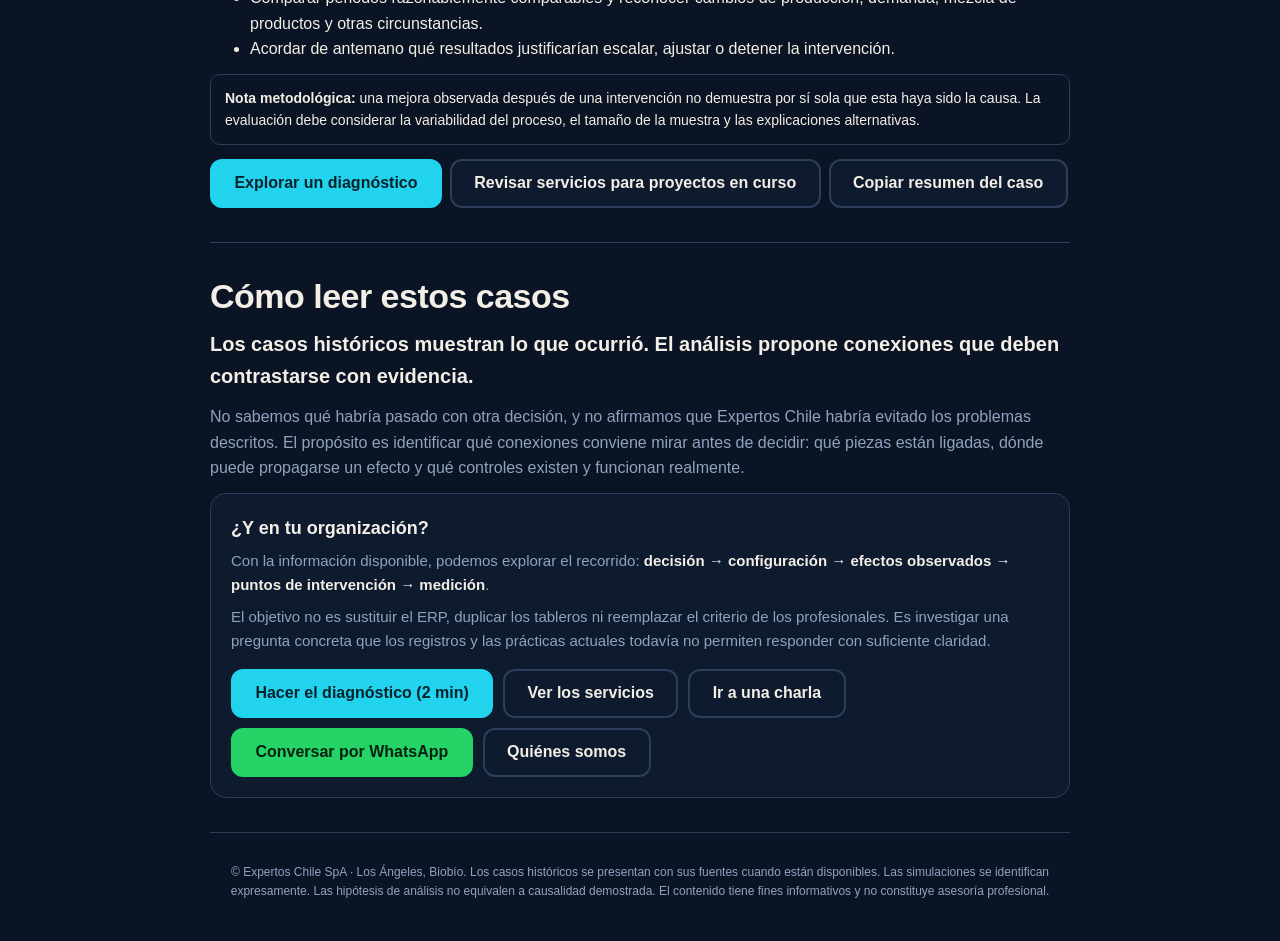
==== commit 11bccb20: "Update casos.html" ====
--- a/casos.html
+++ b/casos.html
@@ -1,84 +1,1457 @@
+
 <!doctype html>
-<html lang="es"><head><meta charset="utf-8">
+<html lang="es">
+<head>
+<meta charset="utf-8">
 <meta name="viewport" content="width=device-width, initial-scale=1, viewport-fit=cover">
+
 <title>Banco de casos reales · Expertos Chile</title>
-<meta name="description" content="Casos reales de efectos en cadena, con cifras reportadas y fuentes. Qué ocurrió y cómo se puede mirar.">
+<meta name="description" content="Casos de decisiones, efectos en cadena y riesgos organizacionales. Evidencia pública, hipótesis de análisis y casos de simulación comercial.">
+
 <link rel="stylesheet" href="estilo.css">
+
 <style>
-.num{font-size:clamp(24px,5vw,34px);font-weight:850;color:var(--R);line-height:1.1}
-.stats{display:grid;gap:12px;grid-template-columns:repeat(auto-fit,minmax(190px,1fr));margin:12px 0}
-.stats .card{padding:14px}.stats p{font-size:13px;margin:6px 0 0}
-.chainv{display:grid;gap:8px;margin:12px 0}
-.chainv div{border-left:4px solid var(--line);padding:4px 0 4px 14px;font-size:15px;color:var(--ink)}
-.chainv .e1{border-color:#bdf1f8;background:none}.chainv .e2{border-color:#7ee7f5;background:none}
-.lens{border:1px dashed var(--line);border-radius:12px;padding:14px 16px;margin:12px 0}.lens b{color:var(--ink)}
-.legend{display:flex;flex-wrap:wrap;gap:10px;font-size:13px;color:var(--mute);margin:12px 0}
-small.src{display:block;font-size:12px;color:var(--mute);margin-top:8px}
-.quote{font-weight:700;color:var(--ink);font-size:clamp(16px,2.4vw,20px)}
-.card.st h3{margin-top:2px}
-</style></head><body><div class="w">
-<nav><a class="brand" href="index.html" data-link>EXPERTOS CHILE</a><div class="links"><a href="casos.html" class="on" data-link>Casos</a><a href="productos.html" data-link>Servicios</a><a href="charlas.html" data-link>Charlas</a><a href="quienes-somos.html" data-link>Quiénes somos</a><a href="diagnostico.html" class="navcta" data-link>Diagnóstico</a></div></nav>
-
-<div style="padding:30px 0 20px">
- <div class="eye">BANCO DE CASOS</div>
- <h1>Los efectos en cadena existen. Y tienen cifras.</h1>
- <p class="lead">Casos públicos, con números reportados por las propias organizaciones. Primero lo que ocurrió; después, cómo se puede mirar. Cada semana, uno de ellos se revisa en vivo en nuestras <a class="l" href="charlas.html" data-link>charlas</a>.</p>
- <div class="legend"><span><span class="tag e1">DOCUMENTADO</span>consta en un documento público</span><span><span class="tag e2">REPORTADO</span>cifra o estimación de la organización</span><span><span class="tag e3">INFERIDO</span>relación que deducimos</span><span><span class="tag e4">HIPÓTESIS</span>escenario para analizar</span></div>
+/* =====================================================
+   BANCO DE CASOS · EXPERTOS CHILE
+   Mantiene la identidad visual definida en estilo.css.
+   ===================================================== */
+
+.num {
+  font-size: clamp(24px, 5vw, 34px);
+  font-weight: 850;
+  color: var(--R);
+  line-height: 1.1;
+}
+
+.stats {
+  display: grid;
+  gap: 12px;
+  grid-template-columns: repeat(auto-fit, minmax(190px, 1fr));
+  margin: 12px 0;
+}
+
+.stats .card {
+  padding: 14px;
+}
+
+.stats p {
+  font-size: 13px;
+  margin: 6px 0 0;
+}
+
+.chainv {
+  display: grid;
+  gap: 8px;
+  margin: 12px 0;
+}
+
+.chainv div {
+  border-left: 4px solid var(--line);
+  padding: 6px 0 6px 14px;
+  font-size: 15px;
+  color: var(--ink);
+}
+
+.chainv .e1 { border-color: #bdf1f8; }
+.chainv .e2 { border-color: #7ee7f5; }
+.chainv .e3 { border-color: #f0c36b; }
+.chainv .e4 { border-color: #d6a5f5; }
+
+.lens {
+  border: 1px dashed var(--line);
+  border-radius: 12px;
+  padding: 14px 16px;
+  margin: 12px 0;
+}
+
+.lens b { color: var(--ink); }
+
+.legend {
+  display: flex;
+  flex-wrap: wrap;
+  gap: 10px;
+  font-size: 13px;
+  color: var(--mute);
+  margin: 12px 0;
+}
+
+small.src {
+  display: block;
+  font-size: 12px;
+  color: var(--mute);
+  margin-top: 8px;
+  line-height: 1.6;
+}
+
+.quote {
+  font-weight: 700;
+  color: var(--ink);
+  font-size: clamp(16px, 2.4vw, 20px);
+}
+
+.card.st h3 { margin-top: 2px; }
+
+.case-intro {
+  margin: 12px 0;
+  color: var(--mute);
+}
+
+.case-meta {
+  display: flex;
+  flex-wrap: wrap;
+  align-items: center;
+  gap: 7px;
+  margin: 10px 0;
+}
+
+.pill {
+  display: inline-flex;
+  align-items: center;
+}
+
+.status {
+  display: inline-flex;
+  align-items: center;
+  font-size: 11px;
+  line-height: 1.4;
+  padding: 4px 8px;
+  border: 1px solid var(--line);
+  border-radius: 999px;
+  margin: 3px 4px 3px 0;
+}
+
+.status.public {
+  border-color: #8bd6bb;
+}
+
+.status.hypothesis {
+  border-color: #e5c16b;
+}
+
+.status.simulation {
+  border-color: #bca0f5;
+}
+
+.case-note {
+  padding: 12px 14px;
+  border: 1px solid var(--line);
+  border-radius: 10px;
+  margin: 12px 0;
+  font-size: 14px;
+}
+
+.case-table {
+  width: 100%;
+  border-collapse: collapse;
+  margin: 12px 0;
+  font-size: 14px;
+}
+
+.case-table th,
+.case-table td {
+  border-bottom: 1px solid var(--line);
+  padding: 9px 7px;
+  text-align: left;
+  vertical-align: top;
+}
+
+.case-table th {
+  font-weight: 750;
+}
+
+#filtro {
+  display: flex;
+  flex-wrap: wrap;
+  gap: 8px;
+}
+
+#filtro button {
+  cursor: pointer;
+}
+
+#filtro button:focus-visible,
+summary:focus-visible,
+a:focus-visible {
+  outline: 2px solid var(--R);
+  outline-offset: 3px;
+}
+
+.case-search {
+  width: 100%;
+  max-width: 500px;
+  padding: 11px 13px;
+  border: 1px solid var(--line);
+  border-radius: 10px;
+  background: transparent;
+  color: var(--ink);
+  margin: 12px 0;
+}
+
+.case-actions {
+  display: flex;
+  flex-wrap: wrap;
+  gap: 8px;
+  margin-top: 14px;
+}
+
+.case-actions .btn {
+  margin: 0;
+}
+
+.simulation-label {
+  font-weight: 800;
+  letter-spacing: .04em;
+}
+
+@media (max-width: 520px) {
+  .case-table {
+    font-size: 12px;
+  }
+
+  .case-table th,
+  .case-table td {
+    padding: 7px 5px;
+  }
+}
+</style>
+</head>
+
+<body>
+<div class="w">
+
+<nav>
+  <a class="brand" href="index.html" data-link>EXPERTOS CHILE</a>
+
+  <div class="links">
+    <a href="casos.html" class="on" data-link>Casos</a>
+    <a href="productos.html" data-link>Servicios</a>
+    <a href="charlas.html" data-link>Charlas</a>
+    <a href="quienes-somos.html" data-link>Quiénes somos</a>
+    <a href="diagnostico.html" class="navcta" data-link>Diagnóstico</a>
+  </div>
+</nav>
+
+<!-- =====================================================
+     PRESENTACIÓN
+     ===================================================== -->
+
+<header style="padding:30px 0 20px">
+  <div class="eye">BANCO DE CASOS</div>
+
+  <h1>Los efectos en cadena existen. Y tienen cifras.</h1>
+
+  <p class="lead">
+    Las decisiones empresariales pueden generar consecuencias en otras
+    áreas, incluso cuando cada equipo trabaja con sus propios indicadores.
+    Revisamos casos documentados y escenarios de análisis para comprender
+    qué ocurrió, qué conexiones conviene investigar y cómo mejorar las
+    decisiones.
+  </p>
+
+  <div class="legend">
+    <span>
+      <span class="tag e1">DOCUMENTADO</span>
+      consta en una fuente identificada
+    </span>
+
+    <span>
+      <span class="tag e2">REPORTADO</span>
+      cifra atribuida a una organización
+    </span>
+
+    <span>
+      <span class="tag e3">INTERPRETACIÓN</span>
+      lectura analítica del caso
+    </span>
+
+    <span>
+      <span class="tag e4">HIPÓTESIS</span>
+      relación que debe investigarse
+    </span>
+  </div>
+
+  <div class="case-note">
+    <b>Importante:</b> una coincidencia temporal no demuestra causalidad.
+    Las cifras históricas pertenecen a las fuentes citadas. Las hipótesis
+    de Expertos Chile no se presentan como causas comprobadas.
+  </div>
+</header>
+
+<!-- =====================================================
+     FILTROS
+     ===================================================== -->
+
+<section style="border-top:none;padding-top:0">
+
+  <h2>Explora los casos por etapa</h2>
+
+  <p>
+    Filtra según el momento en que una decisión puede requerir análisis:
+    antes de ejecutarla, durante su implementación o después de detectar
+    resultados problemáticos.
+  </p>
+
+  <input
+    id="busqueda"
+    class="case-search"
+    type="search"
+    placeholder="Buscar empresa, problema o servicio..."
+    aria-label="Buscar casos"
+  >
+
+  <div class="sema" id="filtro" aria-label="Filtrar casos por etapa"></div>
+
+  <p id="contador" aria-live="polite"></p>
+
+  <div class="grid" id="lista" style="grid-template-columns:1fr"></div>
+
+</section>
+
+<!-- =====================================================
+     CASO PARA LA PRÁCTICA COMERCIAL DE HERMES
+     ===================================================== -->
+
+<section id="caso-industrial">
+  <div class="eye">CASO PARA ENTRENAMIENTO COMERCIAL</div>
+
+  <h2>Cuando producción, mantenimiento y abastecimiento no avanzan al mismo ritmo</h2>
+
+  <p class="lead">
+    Un escenario industrial ficticio, ambientado en la Región del Biobío,
+    para practicar cómo Expertos Chile conversa con una gerencia que ya
+    dispone de ERP, indicadores y profesionales especializados.
+  </p>
+
+  <div class="case-note">
+    <span class="status simulation">SIMULACIÓN</span>
+
+    <b>Este caso no corresponde a una empresa real identificada.</b>
+    Los antecedentes que siguen son supuestos creados para practicar
+    una conversación comercial. No son estadísticas verificadas de una
+    compañía de la Región del Biobío.
+  </div>
+
+  <div class="stats">
+
+    <div class="card">
+      <div class="num">86 %</div>
+      <p>
+        <b>Supuesto de simulación</b><br>
+        Cumplimiento de producción frente a una meta interna hipotética
+        del 95 %.
+      </p>
+    </div>
+
+    <div class="card">
+      <div class="num">30 días</div>
+      <p>
+        <b>Periodo inicial propuesto</b><br>
+        Ventana de análisis para explorar registros disponibles.
+      </p>
+    </div>
+
+    <div class="card">
+      <div class="num">3 áreas</div>
+      <p>
+        <b>Alcance inicial</b><br>
+        Producción, mantenimiento y abastecimiento.
+      </p>
+    </div>
+
+  </div>
+
+  <h3>1. Situación de la empresa</h3>
+
+  <p>
+    Actúo como gerente de operaciones de una empresa industrial de tamaño
+    mediano-grande que opera en el Biobío. Nuestra planta tiene procesos
+    productivos continuos y depende de la disponibilidad de equipos y
+    repuestos.
+  </p>
+
+  <p>
+    Tenemos un ERP, un sistema de mantenimiento, responsables de
+    abastecimiento, reuniones de coordinación y tableros de indicadores.
+    Sin embargo, el cumplimiento de producción se mantiene por debajo
+    de la meta interna definida para este ejercicio.
+  </p>
+
+  <p>
+    Hemos implementado medidas correctivas, pero no tenemos claridad
+    suficiente sobre qué combinación de circunstancias explica los
+    episodios que más perjudican la operación.
+  </p>
+
+  <h3>2. Antecedentes que el gerente entregaría inicialmente</h3>
+
+  <div class="chainv">
+    <div class="e1">
+      <span class="tag e1">ANTECEDENTE SIMULADO</span>
+      Producción registra detenciones no programadas y sus categorías.
+    </div>
+
+    <div class="e1">
+      <span class="tag e1">ANTECEDENTE SIMULADO</span>
+      Mantenimiento genera órdenes de trabajo y registra intervenciones.
+    </div>
+
+    <div class="e1">
+      <span class="tag e1">ANTECEDENTE SIMULADO</span>
+      Abastecimiento registra solicitudes, pedidos y recepción de repuestos.
+    </div>
+
+    <div class="e3">
+      <span class="tag e3">PREGUNTA ABIERTA</span>
+      Todavía no sabemos si los registros están suficientemente
+      sincronizados para explicar los episodios de detención.
+    </div>
+  </div>
+
+  <h3>3. Lo que le exigiría a una consultora</h3>
+
+  <p>
+    Como gerente, no contrataría un servicio solo porque me diga que
+    producción, mantenimiento y abastecimiento deben coordinarse.
+    Ya conozco esa necesidad y tengo profesionales responsables de cada área.
+  </p>
+
+  <ul>
+    <li>¿Qué decisión concreta podré tomar con su análisis?</li>
+    <li>¿Qué harán ustedes que no hayamos hecho ya?</li>
+    <li>¿Cómo distinguirán una coincidencia de una relación relevante?</li>
+    <li>¿Qué datos necesitan y cuáles no necesitan?</li>
+    <li>¿Cómo evitarán que una reducción de detenciones aumente otros costos?</li>
+    <li>¿Qué recibiré, cuánto costará y cuándo podré evaluarlo?</li>
+  </ul>
+
+  <h3>4. Cómo podría abordarlo Expertos Chile</h3>
+
+  <div class="chainv">
+    <div>
+      <b>Indicador:</b> identificar el resultado operativo que no mejora
+      pese a las medidas existentes.
+    </div>
+
+    <div>
+      <b>Anomalía:</b> determinar qué episodios persisten y cómo están
+      clasificados en los registros.
+    </div>
+
+    <div>
+      <b>Conexiones:</b> cruzar, cuando sea posible, las marcas de tiempo
+      de detenciones, órdenes de mantenimiento, solicitudes de repuestos
+      y cambios de programación.
+    </div>
+
+    <div>
+      <b>Hipótesis:</b> comprobar si determinadas combinaciones aparecen
+      con mayor frecuencia durante las detenciones que en periodos
+      comparables sin detención.
+    </div>
+
+    <div>
+      <b>Intervención:</b> proponer un cambio acotado que la empresa pueda
+      evaluar, como una regla de escalamiento, un control de prioridad
+      o una revisión de repuestos críticos.
+    </div>
+
+    <div>
+      <b>Verificación:</b> comparar los resultados antes y después,
+      considerando también los costos y otros efectos operativos.
+    </div>
+  </div>
+
+  <div class="lens">
+    <b>Lo que no debemos prometer:</b>
+    que el cruce de datos encontrará necesariamente una causa,
+    que la hipótesis será confirmada o que el piloto conseguirá una
+    reducción predeterminada de detenciones. Eso depende de los datos,
+    el diseño del análisis y la respuesta real de la operación.
+  </div>
+
+  <h3>5. Propuesta de primer trabajo</h3>
+
+  <table class="case-table">
+    <thead>
+      <tr>
+        <th>Elemento</th>
+        <th>Propuesta inicial</th>
+      </tr>
+    </thead>
+
+    <tbody>
+      <tr>
+        <td>Objetivo</td>
+        <td>
+          Determinar si existe una asociación relevante entre determinadas
+          incidencias operativas y los registros de mantenimiento,
+          abastecimiento o programación.
+        </td>
+      </tr>
+
+      <tr>
+        <td>Datos</td>
+        <td>
+          Muestra acordada de eventos, marcas de tiempo, categorías,
+          órdenes asociadas y movimientos relevantes de repuestos.
+        </td>
+      </tr>
+
+      <tr>
+        <td>Formato</td>
+        <td>
+          Exportación CSV o Excel con los campos estrictamente necesarios
+          y la información sensible minimizada.
+        </td>
+      </tr>
+
+      <tr>
+        <td>Entregable</td>
+        <td>
+          Mapa de conexiones observadas, limitaciones del análisis,
+          hipótesis priorizadas y recomendación para decidir si conviene
+          realizar un piloto.
+        </td>
+      </tr>
+
+      <tr>
+        <td>Decisión gerencial</td>
+        <td>
+          Continuar con una intervención, solicitar evidencia adicional
+          o descartar la hipótesis y estudiar otra explicación.
+        </td>
+      </tr>
+
+      <tr>
+        <td>Precio</td>
+        <td>
+          Se cotiza después de confirmar el alcance, los datos disponibles,
+          las horas de trabajo y los entregables.
+        </td>
+      </tr>
+    </tbody>
+  </table>
+
+  <h3>6. Condiciones para aprobar un piloto</h3>
+
+  <ul>
+    <li>
+      Definir una línea de base y un indicador principal antes de intervenir.
+    </li>
+    <li>
+      Acordar quién autoriza los cambios y quién registra los resultados.
+    </li>
+    <li>
+      Establecer un indicador de protección para detectar aumentos de costos
+      o efectos adversos en otras áreas.
+    </li>
+    <li>
+      Comparar periodos razonablemente comparables y reconocer cambios
+      de producción, demanda, mezcla de productos y otras circunstancias.
+    </li>
+    <li>
+      Acordar de antemano qué resultados justificarían escalar, ajustar
+      o detener la intervención.
+    </li>
+  </ul>
+
+  <div class="case-note">
+    <b>Nota metodológica:</b>
+    una mejora observada después de una intervención no demuestra por sí
+    sola que esta haya sido la causa. La evaluación debe considerar
+    la variabilidad del proceso, el tamaño de la muestra y las
+    explicaciones alternativas.
+  </div>
+
+  <div class="case-actions">
+    <a class="btn cta" href="diagnostico.html" data-link>
+      Explorar un diagnóstico
+    </a>
+
+    <a class="btn" href="productos.html?e=y" data-link>
+      Revisar servicios para proyectos en curso
+    </a>
+
+    <button class="btn" id="copiar-caso" type="button">
+      Copiar resumen del caso
+    </button>
+  </div>
+</section>
+
+<!-- =====================================================
+     MÉTODO
+     ===================================================== -->
+
+<section id="metodo">
+  <h2>Cómo leer estos casos</h2>
+
+  <p class="quote">
+    Los casos históricos muestran lo que ocurrió. El análisis propone
+    conexiones que deben contrastarse con evidencia.
+  </p>
+
+  <p>
+    No sabemos qué habría pasado con otra decisión, y no afirmamos que
+    Expertos Chile habría evitado los problemas descritos. El propósito
+    es identificar qué conexiones conviene mirar antes de decidir:
+    qué piezas están ligadas, dónde puede propagarse un efecto y qué
+    controles existen y funcionan realmente.
+  </p>
+
+  <div class="card">
+    <h3>¿Y en tu organización?</h3>
+
+    <p>
+      Con la información disponible, podemos explorar el recorrido:
+      <b>decisión → configuración → efectos observados → puntos de
+      intervención → medición</b>.
+    </p>
+
+    <p>
+      El objetivo no es sustituir el ERP, duplicar los tableros ni
+      reemplazar el criterio de los profesionales. Es investigar una
+      pregunta concreta que los registros y las prácticas actuales
+      todavía no permiten responder con suficiente claridad.
+    </p>
+
+    <div class="btns">
+      <a class="btn cta" href="diagnostico.html" data-link>
+        Hacer el diagnóstico (2 min)
+      </a>
+
+      <a class="btn" href="productos.html" data-link>
+        Ver los servicios
+      </a>
+
+      <a class="btn" href="charlas.html" data-link>
+        Ir a una charla
+      </a>
+
+      <a class="btn wa" id="wa" href="#" target="_blank" rel="noopener">
+        Conversar por WhatsApp
+      </a>
+
+      <a class="btn" href="quienes-somos.html" data-link>
+        Quiénes somos
+      </a>
+    </div>
+  </div>
+</section>
+
+<footer>
+  © Expertos Chile SpA · Los Ángeles, Biobío.
+  Los casos históricos se presentan con sus fuentes cuando están disponibles.
+  Las simulaciones se identifican expresamente.
+  Las hipótesis de análisis no equivalen a causalidad demostrada.
+  El contenido tiene fines informativos y no constituye asesoría profesional.
+</footer>
+
 </div>
 
-<section style="border-top:none;padding-top:0">
- <div class="sema" id="filtro"></div>
- <div class="grid" id="lista" style="grid-template-columns:1fr"></div>
-</section>
-
-<section id="metodo"><h2>Cómo leer estos casos</h2>
- <p class="quote">Los casos históricos muestran lo que ocurrió. El modelo muestra cómo podemos analizarlo. No confundimos explicación con predicción.</p>
- <p>No sabemos qué habría pasado con otra decisión, y no decimos que habríamos evitado estos problemas. Lo que hacemos es poner sobre la mesa <b>las conexiones que conviene mirar antes de decidir</b>: qué piezas están ligadas, dónde puede propagarse un efecto y qué defensas existen y realmente funcionan.</p>
- <div class="card"><h3>¿Y en tu organización?</h3><p>Con tu información pasamos de casos ajenos a tu caso: <b>decisión → configuración → efectos probables → puntos de intervención → medición</b>.</p>
- <div class="btns"><a class="btn cta" href="diagnostico.html" data-link>Hacer el diagnóstico (2 min)</a><a class="btn" href="productos.html" data-link>Ver los servicios</a><a class="btn" href="charlas.html" data-link>Ir a una charla</a><a class="btn wa" id="wa" href="#" target="_blank" rel="noopener">Contarnos tu decisión por WhatsApp</a><a class="btn" href="quienes-somos.html" data-link>Quiénes somos</a></div></div>
-</section>
-<footer>© Expertos Chile SpA · Los Ángeles, Biobío · Casos con fines ilustrativos, basados en documentos y reportes públicos. No constituye asesoría profesional.</footer>
+<script>
+"use strict";
+
+/* =====================================================
+   FICHAS Y CONTENIDO
+   g = ANTES
+   y = DURANTE
+   r = DESPUÉS
+
+   IMPORTANTE:
+   Una ficha con fuente identificada no implica que todas
+   las interpretaciones de esa ficha estén verificadas.
+   ===================================================== */
+
+const REV = `
+<div class="stats">
+  <div class="card">
+    <div class="num">≈US$64 M</div>
+    <p>
+      <span class="tag e2">REPORTADO</span>
+      Ventas que la empresa estimó que no pudo despachar en 2018.
+    </p>
+  </div>
+
+  <div class="card">
+    <div class="num">US$53,6 M</div>
+    <p>
+      <span class="tag e2">REPORTADO</span>
+      Cargos incrementales registrados en 2018 para remediar
+      problemas de servicio.
+    </p>
+  </div>
 </div>
-<script>
-const REV=`<div class="stats"><div class="card"><div class="num">≈US$64 M</div><p><span class="tag e2">REPORTADO</span>ventas que la empresa estima no pudo despachar en 2018</p></div><div class="card"><div class="num">US$53,6 M</div><p><span class="tag e2">REPORTADO</span>cargos incrementales en 2018, para remediar el servicio</p></div></div>
-<div class="chainv"><div class="e1"><span class="tag e1">DOCUMENTADO</span>En febrero de 2018 se lanzó un nuevo sistema ERP en Estados Unidos.</div><div class="e1"><span class="tag e1">DOCUMENTADO</span>Hubo disrupciones en el centro de fabricación y despacho de Oxford, Carolina del Norte.</div><div class="e2"><span class="tag e2">REPORTADO</span>La empresa estimó que no pudo cumplir despachos por unos US$64 millones en ventas y que incurrió en US$53,6 millones de cargos adicionales.</div><div class="e1"><span class="tag e1">DOCUMENTADO</span>Identificó una debilidad material en su control interno, ligada a la implementación del sistema.</div></div>
-<div class="lens"><b>Cómo lo miramos:</b> una decisión de tecnología (♠ → ♦) tocó un proceso crítico (♣: fabricación y despacho) y terminó en el cliente. <span class="tag e4">HIPÓTESIS</span>Pregunta de análisis: ¿qué defensa habría podido detener la propagación antes de llegar a los despachos?</div>
-<small class="src">Fuente: Revlon Consumer Products Corporation, Formulario 10-K 2018 (SEC). <a class="l" href="https://www.sec.gov/Archives/edgar/data/890547/000089054719000003/rcpc201810-k.htm" target="_blank" rel="noopener">Ver documento</a>. Las cifras son estimaciones de la empresa, no cálculos de Expertos Chile.</small>`;
-const TGT=`<div class="stats"><div class="card"><div class="num">133</div><p><span class="tag e1">DOCUMENTADO</span>tiendas cerradas, con ≈17.600 empleados afectados (anuncio de enero de 2015)</p></div><div class="card"><div class="num">≈US$5,1 mil M</div><p><span class="tag e2">REPORTADO</span>costos de salida antes de impuestos; el anuncio inicial estimó US$5,4 mil M</p></div></div>
-<div class="chainv"><div class="e1"><span class="tag e1">DOCUMENTADO</span>La compañía ingresó a Canadá en 2013 y abrió 124 tiendas en sus primeros diez meses.</div><div class="e2"><span class="tag e2">REPORTADO</span>Las pérdidas superaron los US$1.000 millones tras el primer año de operación.</div><div class="e1"><span class="tag e1">DOCUMENTADO</span>El nuevo CEO reconoció que se había hecho demasiado y demasiado rápido.</div><div class="e1"><span class="tag e1">DOCUMENTADO</span>En enero de 2015 se decidió discontinuar la operación y solicitar protección de acreedores.</div><div class="e2"><span class="tag e2">REPORTADO</span>Se registraron cargos antes de impuestos por ≈US$5,1 mil millones, con un beneficio tributario de US$1,6 mil millones.</div></div>
-<div class="lens"><b>Cómo lo miramos:</b> una decisión de expansión (♠) activó recursos, procesos y personas a la vez, y la decisión de salir fue a su vez una <b>nueva perturbación</b>. <span class="tag e4">HIPÓTESIS</span>Pregunta de análisis: ¿qué otras piezas se movían al abrir tan rápido, y dónde pudo haber un punto de control?</div>
-<small class="src">Fuentes: reportes sobre el anuncio de Target y su informe anual 2014, en <a class="l" href="https://www.biv.com/news/retail-manufacturing/target-nets-us16-billion-tax-break-failure-canadia-8242679" target="_blank" rel="noopener">BIV</a> y <a class="l" href="https://tcbmag.com/target-leaving-canada-what-it-means-what-it-will-cost/" target="_blank" rel="noopener">TCB Magazine</a>. No atribuimos toda la pérdida a una sola causa.</small>`;
-const WIP=`<p>Ficha en preparación. Publicaremos las cifras y fuentes una vez verificadas con los documentos originales, con cada dato atribuido y su nivel de evidencia.</p>`;
-/* e: g antes, y durante, r después · d: detalle verificado (o null) */
-const C=[
-{e:"g",i:"target",t:"Target Canadá",o:"Target Corporation · Canadá y EE. UU. · 2013–2015",s:["Decisión","Recovery"],d:TGT},
-{e:"g",i:"chacao",t:"Puente Chacao",o:"Obra pública · Chile",s:["Inversión","Project"],d:`<div class="lens"><b>Cómo lo miramos:</b> la decisión de inversión en infraestructura afectó el cronograma y el presupuesto, generando sobrecostos y retrasos. <span class="tag e4">HIPÓTESIS</span>¿Qué mecanismos de control de cambios y seguimiento de hitos podrían haber mitigado las desviaciones?</div>`},
-{e:"g",i:"hs2",t:"HS2",o:"Alta velocidad · Reino Unido",s:["Inversión"],d:`<div class="lens"><b>Cómo lo miramos:</b> la decisión de acelerar la planificación sin estudios adecuados provocó riesgos geotécnicos y de financiación. <span class="tag e4">HIPÓTESIS</span>¿Un enfoque de validación preliminar y etapas de aprobación escalonadas habría reducido los sobrecostos?</div>`},
-{e:"g",i:"opera",t:"Sydney Opera House",o:"Obra icónica · Australia",s:["Inversión","Project"],d:`<div class="lens"><b>Cómo lo miramos:</b> cambios sucesivos en el diseño arquitectónico incrementaron costos y tiempos de construcción. <span class="tag e4">HIPÓTESIS</span>¿Un proceso de gestión de cambios con baseline y revisión de impacto habría controlado la desviación?</div>`},
-{e:"g",i:"arica",t:"Centro de Salud Ambiental de Arica",o:"Obra pública · Chile",s:["Check","Operation"],d:`<div class="lens"><b>Cómo lo miramos:</b> la falta de coordinación entre diseño y operación generó deficiencias en los sistemas de climatización al poner en marcha el edificio. <span class="tag e4">HIPÓTESIS</span>¿Una revisión integrada de especificación técnica y puesta en servicio habría detectado las incompatibilidades antes de la operación?</div>`},
-{e:"y",i:"revlon",t:"Revlon · ERP",o:"Revlon · Estados Unidos · 2018",s:["Transformación","Recovery"],d:REV},
-{e:"y",i:"serena",t:"Hospital de La Serena",o:"Obra pública · Chile",s:["Project"],d:`<div class="lens"><b>Cómo lo miramos:</b> la licitación basada únicamente en precio más bajo provocó que el contratista seleccionado careciera de experiencia en obras hospitalarias de alta complejidad. <span class="tag e4">HIPÓTESIS</span>¿Un criterio de adjudicación que incluiera experiencia técnica y referencias habría reducido el riesgo de replanteos y sobrecostos?</div>`},
-{e:"y",i:"cordillera",t:"Hospital Provincia Cordillera",o:"Obra pública · Chile",s:["Project","Operation"],d:`<div class="lens"><b>Cómo lo miramos:</b> la implementación del sistema de información hospitalaria no consideró la capacitación del personal clínico, generando errores en la captura de datos y resistencia al uso. <span class="tag e4">HIPÓTESIS</span>¿Un plan de cambio que incluiera formación y apoyo al usuario antes del go‑live habría mejorado la adopción?</div>`},
-{e:"y",i:"nhs",t:"NHS National Programme for IT",o:"Sistema de salud · Reino Unido",s:["Transformación","Recovery"],d:`<div class="lens"><b>Cómo lo miramos:</b> el ambicioso programa nacional de TI subestimó la complejidad de integrar cientos de sistemas locales y la resistencia al cambio del personal. <span class="tag e4">HIPÓTESIS</span>¿Una estrategia de adopción por fases, con pilotos y retroalimentación continua, habría mejorado los resultados?</div>`},
-{e:"y",i:"hershey",t:"Hershey · ERP",o:"Hershey · Estados Unidos",s:["Transformación"],d:`<div class="lens"><b>Cómo lo miramos:</b> la migración a un nuevo ERP provocó interrupciones en la planificación de la producción y en la visibilidad de inventario, afectando el servicio al cliente. <span class="tag e4">HIPÓTESIS</span>¿Una estrategia de corte paralelo y entrenamiento super‑usuario habría reducido el tiempo de inactividad y los errores de transacción?</div>`},
-{e:"y",i:"lidl",t:"Lidl · SAP",o:"Lidl · Alemania",s:["Transformación","Recovery"],d:`<div class="lens"><b>Cómo lo miramos:</b> la implementación de SAP en la cadena de suministro no consideró las particularidades de los proveedores locales, generando rechazos de órdenes y retrasos en el abastecimiento. <span class="tag e4">HIPÓTESIS</span>¿Un enfoque de co‑diseño con proveedores clave y pruebas piloto en regiones seleccionadas habría facilitado la transición?</div>`},
-{e:"r",i:"tne",t:"TNE / JUNAEB",o:"Servicio público · Chile",s:["Operation"],d:`<div class="lens"><b>Cómo lo miramos:</b> la centralización del servicio de alimentación escolar sin ajustar la logística de distribución provocó deterioro de alimentos y quejas nutricionales en escuelas rurales. <span class="tag e4">HIPÓTESIS</span>¿Un diseño de red que incluiera nodos de almacenamiento intermedio y rutas optimizadas habría mantenido la calidad del servicio?</div>`},
-{e:"g",i:"arauco",t:"Arauco – Línea de pulpa Nueva Aldea",o:"Arauco · Chile · 2021",s:["Decisión","Project"],d:`<div class="lens"><b>Cómo lo miramos:</b> la decisión de aumentar la capacidad de producción sin reforzar simultáneamente la zona de almacenamiento de bobinas generó cuellos de botella en la zona de despacho y aumentó los tiempos de ciclo. <span class="tag e4">HIPÓTESIS</span>¿Un análisis de capacidad integrado que incluyera almacenamiento y manejo interno habría evitado la sobrecarga y mejorado el flujo?</div>`},
-{e:"y",i:"cmpc",t:"CMPC – Planta de papel Valdivia",o:"CMPC · Chile · 2022",s:["Transformación","Recovery"],d:`<div class="lens"><b>Cómo lo miramos:</b> la introducción de un nuevo proceso de blanqueado sin validar su impacto en las emisiones de olores provocó quejas vecinales y requerimientos de mitigación costosa. <span class="tag e4">HIPÓTESIS</span>¿Un estudio de impacto ambiental previo y una fase de prueba a escala piloto habría permitido ajustar el proceso antes de la operación plena?</div>`},
-{e:"r",i:"nestle",t:"Nestlé – Línea de chocolate Osorno",o:"Nestlé · Chile · 2020",s:["Operation"],d:`<div class="lens"><b>Cómo lo miramos:</b> el cambio de proveedor de azúcar sin realizar pruebas de calidad en la línea generó variaciones en el punto de fusión y problemas de envoltorio, aumentando el rechazo del producto final. <span class="tag e4">HIPÓTESIS</span>¿Un proceso de cualificación de proveedores que incluiera pruebas en línea y liberación condicionada habría evitado la introducción de material fuera de especificación?</div>`},
-{e:"y",i:"bancostado",t:"BancoEstado – Sistema de crédito digital",o:"BancoEstado · Chile · 2023",s:["Transformación","Recovery"],d:`<div class="lens"><b>Cómo lo miramos:</b> el lanzamiento de la plataforma de crédito digital no consideró la experiencia de usuario en dispositivos móviles de gama baja, provocando una alta tasa de abandono en el proceso de solicitud. <span class="tag e4">HIPÓTESIS</span>¿Un enfoque de diseño centrado en el usuario con pruebas de usabilidad en segmentos representativos habría mejorado la tasa de conversión y reducir el costo de adquisición?</div>`}
+
+<div class="chainv">
+  <div class="e1">
+    <span class="tag e1">DOCUMENTADO</span>
+    En febrero de 2018 se lanzó un nuevo sistema ERP en Estados Unidos.
+  </div>
+
+  <div class="e1">
+    <span class="tag e1">DOCUMENTADO</span>
+    Hubo disrupciones en el centro de fabricación y despacho
+    de Oxford, Carolina del Norte.
+  </div>
+
+  <div class="e2">
+    <span class="tag e2">REPORTADO</span>
+    La empresa estimó que no pudo cumplir despachos por unos
+    US$64 millones en ventas e incurrió en US$53,6 millones
+    de cargos adicionales.
+  </div>
+
+  <div class="e1">
+    <span class="tag e1">DOCUMENTADO</span>
+    La empresa identificó una debilidad material en su control
+    interno relacionada con la implementación del sistema.
+  </div>
+</div>
+
+<div class="lens">
+  <b>Cómo lo miramos:</b>
+  una decisión de tecnología (♠ → ♦) afectó un proceso crítico
+  (♣: fabricación y despacho) y tuvo consecuencias para el servicio
+  al cliente.
+
+  <span class="tag e4">HIPÓTESIS</span>
+  ¿Qué controles, pruebas o mecanismos de contingencia podrían
+  haber detectado o contenido la disrupción antes de que afectara
+  los despachos?
+</div>
+
+<small class="src">
+  Fuente: Revlon Consumer Products Corporation, Formulario 10-K de 2018,
+  presentado ante la SEC.
+  <a class="l"
+     href="https://www.sec.gov/Archives/edgar/data/890547/000089054719000003/rcpc201810-k.htm"
+     target="_blank"
+     rel="noopener noreferrer">Consultar el documento original</a>.
+  Las cifras corresponden a estimaciones y reportes de la empresa,
+  no a cálculos de Expertos Chile.
+</small>
+`;
+
+const TGT = `
+<div class="stats">
+  <div class="card">
+    <div class="num">133</div>
+    <p>
+      <span class="tag e1">DOCUMENTADO</span>
+      Tiendas que se anunció que cerrarían, con aproximadamente
+      17.600 empleados afectados en el anuncio de enero de 2015.
+    </p>
+  </div>
+
+  <div class="card">
+    <div class="num">≈US$5,1 mil M</div>
+    <p>
+      <span class="tag e2">REPORTADO</span>
+      Cargos de salida antes de impuestos asociados con la retirada
+      del mercado canadiense.
+    </p>
+  </div>
+</div>
+
+<div class="chainv">
+  <div class="e1">
+    <span class="tag e1">DOCUMENTADO</span>
+    Target ingresó a Canadá en 2013 y expandió rápidamente
+    su red de tiendas.
+  </div>
+
+  <div class="e2">
+    <span class="tag e2">REPORTADO</span>
+    La operación canadiense registró pérdidas importantes
+    durante sus primeros años.
+  </div>
+
+  <div class="e1">
+    <span class="tag e1">DOCUMENTADO</span>
+    En enero de 2015 se anunció el cierre de las operaciones
+    canadienses y se inició un proceso de protección frente
+    a acreedores.
+  </div>
+
+  <div class="e2">
+    <span class="tag e2">REPORTADO</span>
+    Los cargos de salida fueron de miles de millones de dólares.
+    Deben distinguirse los cargos contables de las pérdidas
+    operativas y de los flujos de caja.
+  </div>
+</div>
+
+<div class="lens">
+  <b>Cómo lo miramos:</b>
+  una decisión de expansión activó simultáneamente recursos,
+  logística, inventarios, sistemas, personas y relaciones
+  con proveedores. La retirada del mercado constituyó una
+  segunda decisión con consecuencias adicionales.
+
+  <span class="tag e4">HIPÓTESIS</span>
+  ¿Qué controles por etapas, indicadores de preparación operativa
+  y criterios de continuidad habrían permitido identificar
+  antes las dificultades?
+</div>
+
+<small class="src">
+  Referencias periodísticas y financieras:
+  <a class="l"
+     href="https://www.biv.com/news/retail-manufacturing/target-nets-us16-billion-tax-break-failure-canadia-8242679"
+     target="_blank"
+     rel="noopener noreferrer">Business in Vancouver</a>
+  y
+  <a class="l"
+     href="https://tcbmag.com/target-leaving-canada-what-it-means-what-it-will-cost/"
+     target="_blank"
+     rel="noopener noreferrer">Twin Cities Business</a>.
+  Esta ficha no atribuye la totalidad de las pérdidas a una sola causa.
+</small>
+`;
+
+const WIP = `
+<div class="case-note">
+  <span class="status hypothesis">EN VERIFICACIÓN</span>
+  Esta ficha contiene una línea de análisis preliminar.
+  Antes de presentar sus antecedentes como hechos históricos,
+  deben identificarse documentos primarios que acrediten
+  específicamente las afirmaciones y cifras.
+</div>
+`;
+
+/*
+  Para mantener la transparencia:
+  - Las fichas Revlon y Target tienen fuentes identificadas.
+  - Las otras fichas conservan el análisis propuesto originalmente,
+    pero se etiquetan como hipótesis y requieren verificación documental.
+  - No se inventan nuevas cifras históricas.
+*/
+
+const C = [
+
+{
+  e: "g",
+  i: "target",
+  t: "Target Canadá",
+  o: "Target Corporation · Canadá · 2013–2015",
+  s: ["Decisión", "Recovery"],
+  estado: "public",
+  d: TGT
+},
+
+{
+  e: "g",
+  i: "chacao",
+  t: "Puente Chacao",
+  o: "Obra pública · Chile",
+  s: ["Inversión", "Project"],
+  estado: "hypothesis",
+  d: `
+  <div class="lens">
+    <b>Cómo lo miramos:</b>
+    un proyecto de infraestructura de gran escala requiere
+    coordinación entre diseño, construcción, suministros,
+    contratos, logística y gestión de riesgos.
+
+    <span class="tag e4">HIPÓTESIS</span>
+    ¿Qué mecanismos de control de cambios, seguimiento de hitos
+    y evaluación de riesgos permiten detectar desviaciones
+    antes de que se acumulen?
+
+    <p>
+      Esta pregunta es una propuesta de análisis, no una afirmación
+      de que un mecanismo específico haya fallado en el proyecto.
+    </p>
+  </div>
+  ${WIP}
+  `
+},
+
+{
+  e: "g",
+  i: "hs2",
+  t: "HS2",
+  o: "Infraestructura ferroviaria · Reino Unido",
+  s: ["Inversión"],
+  estado: "hypothesis",
+  d: `
+  <div class="lens">
+    <b>Cómo lo miramos:</b>
+    los proyectos de infraestructura compleja deben coordinar
+    ingeniería, adquisición de terrenos, permisos, financiación
+    y planificación de obras.
+
+    <span class="tag e4">HIPÓTESIS</span>
+    ¿Qué decisiones de alcance y secuencia de ejecución deberían
+    someterse a revisiones independientes antes de comprometer
+    recursos adicionales?
+  </div>
+  ${WIP}
+  `
+},
+
+{
+  e: "g",
+  i: "opera",
+  t: "Sydney Opera House",
+  o: "Proyecto arquitectónico · Australia",
+  s: ["Inversión", "Project"],
+  estado: "hypothesis",
+  d: `
+  <div class="lens">
+    <b>Cómo lo miramos:</b>
+    un proyecto arquitectónico singular puede enfrentar
+    incertidumbre de diseño, cambios de alcance, dificultades
+    constructivas y modificaciones presupuestarias.
+
+    <span class="tag e4">HIPÓTESIS</span>
+    ¿Qué controles de madurez del diseño y evaluación de cambios
+    permiten distinguir una modificación necesaria de una
+    desviación que requiere una decisión de alcance?
+  </div>
+  ${WIP}
+  `
+},
+
+{
+  e: "g",
+  i: "arica",
+  t: "Centro de Salud Ambiental de Arica",
+  o: "Infraestructura pública · Chile",
+  s: ["Check", "Operation"],
+  estado: "hypothesis",
+  d: `
+  <div class="lens">
+    <b>Cómo lo miraríamos:</b>
+    antes de dar por comprobada cualquier deficiencia,
+    revisaríamos los antecedentes de diseño, recepción,
+    puesta en servicio y operación del edificio.
+
+    <span class="tag e4">HIPÓTESIS</span>
+    ¿Existe evidencia documental de incompatibilidades entre
+    las especificaciones técnicas y las condiciones reales
+    de operación?
+  </div>
+  ${WIP}
+  `
+},
+
+{
+  e: "y",
+  i: "revlon",
+  t: "Revlon · ERP",
+  o: "Revlon · Estados Unidos · 2018",
+  s: ["Transformación", "Recovery"],
+  estado: "public",
+  d: REV
+},
+
+{
+  e: "y",
+  i: "serena",
+  t: "Hospital de La Serena",
+  o: "Infraestructura hospitalaria · Chile",
+  s: ["Project"],
+  estado: "hypothesis",
+  d: `
+  <div class="lens">
+    <b>Cómo lo miraríamos:</b>
+    evaluaríamos los antecedentes de licitación, experiencia
+    del contratista, modificaciones contractuales, controles
+    técnicos y evolución del cronograma.
+
+    <span class="tag e4">HIPÓTESIS</span>
+    ¿Qué peso tuvieron la experiencia técnica, la capacidad
+    de ejecución y los mecanismos de control en las decisiones
+    contractuales?
+
+    No se atribuye un problema específico a la selección
+    del contratista sin verificar los antecedentes.
+  </div>
+  ${WIP}
+  `
+},
+
+{
+  e: "y",
+  i: "cordillera",
+  t: "Hospital Provincia Cordillera",
+  o: "Infraestructura y servicios hospitalarios · Chile",
+  s: ["Project", "Operation"],
+  estado: "hypothesis",
+  d: `
+  <div class="lens">
+    <b>Cómo lo miraríamos:</b>
+    revisaríamos la relación entre los sistemas de información,
+    los flujos clínicos, la capacitación y los procedimientos
+    de puesta en marcha.
+
+    <span class="tag e4">HIPÓTESIS</span>
+    ¿Qué evidencia permite distinguir una dificultad de
+    capacitación de un problema de diseño, integración
+    o procedimiento?
+  </div>
+  ${WIP}
+  `
+},
+
+{
+  e: "y",
+  i: "nhs",
+  t: "NHS National Programme for IT",
+  o: "Sistemas de información sanitaria · Reino Unido",
+  s: ["Transformación", "Recovery"],
+  estado: "hypothesis",
+  d: `
+  <div class="lens">
+    <b>Cómo lo miramos:</b>
+    los programas tecnológicos de gran escala deben conciliar
+    interoperabilidad, necesidades locales, gestión contractual,
+    seguridad y adopción por los usuarios.
+
+    <span class="tag e4">HIPÓTESIS</span>
+    ¿Qué decisiones de arquitectura, contratación y despliegue
+    condicionaron la capacidad de integración y adopción?
+
+    La respuesta requiere contrastar los informes históricos
+    del programa.
+  </div>
+  ${WIP}
+  `
+},
+
+{
+  e: "y",
+  i: "hershey",
+  t: "Hershey · ERP",
+  o: "Hershey · Estados Unidos",
+  s: ["Transformación"],
+  estado: "hypothesis",
+  d: `
+  <div class="lens">
+    <b>Cómo lo miramos:</b>
+    un cambio de ERP puede afectar la planificación,
+    los inventarios, los pedidos y la distribución si las
+    pruebas integrales no representan adecuadamente la operación.
+
+    <span class="tag e4">HIPÓTESIS</span>
+    ¿Qué pruebas de punta a punta, controles de contingencia
+    y criterios de salida habrían permitido evaluar la
+    preparación antes de la puesta en marcha?
+  </div>
+  ${WIP}
+  `
+},
+
+{
+  e: "y",
+  i: "lidl",
+  t: "Lidl · SAP",
+  o: "Sistemas de información · Alemania",
+  s: ["Transformación", "Recovery"],
+  estado: "hypothesis",
+  d: `
+  <div class="lens">
+    <b>Cómo lo miraríamos:</b>
+    revisaríamos el alcance del sistema, el modelo de datos,
+    los procesos operativos, los requisitos de inventario
+    y la gestión del cambio.
+
+    <span class="tag e4">HIPÓTESIS</span>
+    ¿Qué incompatibilidades entre el modelo del sistema y
+    los requisitos operativos están documentadas, y cuáles
+    son solamente explicaciones propuestas?
+  </div>
+  ${WIP}
+  `
+},
+
+{
+  e: "r",
+  i: "tne",
+  t: "TNE / JUNAEB",
+  o: "Servicio público · Chile",
+  s: ["Operation"],
+  estado: "hypothesis",
+  d: `
+  <div class="lens">
+    <b>Cómo lo miraríamos:</b>
+    estudiaríamos los antecedentes del servicio, la
+    distribución territorial, los requisitos de conservación,
+    la programación de rutas y los controles de calidad.
+
+    <span class="tag e4">HIPÓTESIS</span>
+    ¿Qué registros permitirían determinar si las dificultades
+    del servicio están asociadas con la planificación,
+    el almacenamiento, el transporte o la coordinación?
+  </div>
+  ${WIP}
+  `
+},
+
+{
+  e: "g",
+  i: "arauco",
+  t: "Arauco · Línea de pulpa Nueva Aldea",
+  o: "Industria forestal · Chile",
+  s: ["Decisión", "Project"],
+  estado: "hypothesis",
+  d: `
+  <div class="lens">
+    <b>Cómo lo miraríamos:</b>
+    en una operación industrial, una modificación de capacidad
+    puede exigir revisar de manera conjunta producción,
+    almacenamiento, transporte interno, mantenimiento y despacho.
+
+    <span class="tag e4">HIPÓTESIS</span>
+    ¿Los registros de capacidad y tiempos de ciclo muestran
+    una restricción que se haya desplazado hacia otra etapa
+    del proceso?
+
+    Esta pregunta no afirma que el escenario descrito haya
+    ocurrido en la planta.
+  </div>
+  ${WIP}
+  `
+},
+
+{
+  e: "y",
+  i: "cmpc",
+  t: "CMPC · Operaciones industriales",
+  o: "Industria forestal y papelera · Chile",
+  s: ["Transformación", "Recovery"],
+  estado: "hypothesis",
+  d: `
+  <div class="lens">
+    <b>Cómo lo miraríamos:</b>
+    estudiaríamos la relación entre cambios de proceso,
+    controles ambientales, calidad del producto, condiciones
+    operativas y mecanismos de respuesta.
+
+    <span class="tag e4">HIPÓTESIS</span>
+    ¿Qué registros de proceso y monitoreo permiten identificar
+    una asociación entre un cambio operacional y un indicador
+    ambiental o de calidad?
+
+    La hipótesis debe contrastarse con documentación primaria.
+  </div>
+  ${WIP}
+  `
+},
+
+{
+  e: "r",
+  i: "nestle",
+  t: "Nestlé · Operaciones de producción",
+  o: "Industria alimentaria · Chile",
+  s: ["Operation"],
+  estado: "hypothesis",
+  d: `
+  <div class="lens">
+    <b>Cómo lo miraríamos:</b>
+    ante una variación de calidad, revisaríamos las
+    especificaciones de materias primas, los controles
+    de recepción, la trazabilidad de lotes y los registros
+    del proceso productivo.
+
+    <span class="tag e4">HIPÓTESIS</span>
+    ¿La evidencia permite asociar un cambio de proveedor
+    con una variación del producto, o existen explicaciones
+    alternativas que deben investigarse?
+
+    No se afirma que el episodio descrito en versiones
+    preliminares haya ocurrido.
+  </div>
+  ${WIP}
+  `
+},
+
+{
+  e: "y",
+  i: "bancostado",
+  t: "BancoEstado · Servicios digitales",
+  o: "Servicios financieros · Chile",
+  s: ["Transformación", "Recovery"],
+  estado: "hypothesis",
+  d: `
+  <div class="lens">
+    <b>Cómo lo miraríamos:</b>
+    una plataforma digital puede evaluarse mediante
+    registros de rendimiento, errores, abandono, tiempos
+    de respuesta y pruebas de usabilidad.
+
+    <span class="tag e4">HIPÓTESIS</span>
+    ¿Qué segmentos y pasos del proceso muestran fricción,
+    y qué evidencia permite diferenciar una dificultad
+    de conectividad de un problema de diseño?
+
+    No se atribuye una tasa de abandono ni un problema
+    específico a BancoEstado sin una fuente verificable.
+  </div>
+  ${WIP}
+  `
+}
+
 ];
-const L={g:"ANTES",y:"DURANTE",r:"DESPUÉS"};const q0=new URLSearchParams(location.search).get("e")||"";let f=["g","y","r"].includes(q0)?q0:"";
-function draw(){
- document.getElementById("filtro").innerHTML=[["","Todos"],["g","ANTES"],["y","DURANTE"],["r","DESPUÉS"]].map(([k,t])=>`<button type="button" class="${k?"st-"+k:""} ${f===k?"on":""}" data-k="${k}">${k?'<i class="dot"></i>':""}${t}</button>`).join("");
- document.getElementById("lista").innerHTML=C.filter(c=>!f||c.e===f).map(c=>`<div class="card st st-${c.e}" id="${c.i}"><div class="stage"><i class="dot"></i>${L[c.e]}</div><h3>${c.t}</h3><p>${c.o}</p><div>${c.s.map(x=>`<span class="pill">Domino ${x}</span>`).join("")}${c.d?'<span class="pill" style="border-color:var(--R);color:var(--R)">ficha verificada</span>':'<span class="pill">en verificación</span>'}</div><details><summary>${c.d?"Ver qué ocurrió y cómo lo miramos":"Estado de la ficha"}</summary><div>${c.d||WIP}</div></details><div class="btns"><a class="btn sm" href="productos.html?e=${c.e}" data-link>Servicio para esta etapa</a><a class="btn sm" href="charlas.html#calendario" data-link>Verlo en una charla</a></div></div>`).join("");
- document.querySelectorAll("#filtro button").forEach(b=>b.onclick=()=>{f=b.dataset.k;draw()});
- addRef();
-}
-const ref=new URLSearchParams(location.search).get("ref")||"";
-function addRef(){document.querySelectorAll("a[data-link]:not([data-r])").forEach(a=>{a.dataset.r=1;if(ref)a.href+=(a.href.includes("?")?"&":"?")+"ref="+encodeURIComponent(ref)})}
-draw();
-(function(){const h=location.hash.slice(1),el=h&&document.getElementById(h);if(el){const d=el.querySelector("details");if(d)d.open=true;el.scrollIntoView()}})();
-const CONFIG={whatsapp:"569XXXXXXXX"}; // EDITAR
-document.getElementById("wa").href="https://wa.me/"+CONFIG.whatsapp+"?text="+encodeURIComponent("Hola, vi los casos de Expertos Chile y quiero conversar sobre una decisión."+(ref?" (Ref: "+ref+")":""));
-</script></body></html>
+
+/* =====================================================
+   ETAPAS, BÚSQUEDA Y RENDERIZADO
+   ===================================================== */
+
+const L = {
+  g: "ANTES",
+  y: "DURANTE",
+  r: "DESPUÉS"
+};
+
+const params = new URLSearchParams(location.search);
+
+const etapaInicial = params.get("e") || "";
+let f = ["g", "y", "r"].includes(etapaInicial)
+  ? etapaInicial
+  : "";
+
+const busqueda = document.getElementById("busqueda");
+const lista = document.getElementById("lista");
+const filtro = document.getElementById("filtro");
+const contador = document.getElementById("contador");
+
+function textoPlano(html) {
+  const temporal = document.createElement("div");
+  temporal.innerHTML = html || "";
+  return temporal.textContent || temporal.innerText || "";
+}
+
+function estadoFicha(c) {
+  if (c.estado === "public") {
+    return '<span class="status public">Fuente identificada</span>';
+  }
+
+  return '<span class="status hypothesis">Análisis pendiente de verificación</span>';
+}
+
+function coincideBusqueda(c, q) {
+  if (!q) return true;
+
+  const texto = [
+    c.t,
+    c.o,
+    ...(c.s || []),
+    textoPlano(c.d)
+  ].join(" ").toLocaleLowerCase("es");
+
+  return texto.includes(q);
+}
+
+function renderFiltros() {
+  const opciones = [
+    ["", "Todos"],
+    ["g", "ANTES"],
+    ["y", "DURANTE"],
+    ["r", "DESPUÉS"]
+  ];
+
+  filtro.innerHTML = opciones.map(([k, t]) => {
+    const clase = k ? "st-" + k : "";
+    const activo = f === k ? "on" : "";
+    const punto = k ? '<i class="dot"></i>' : "";
+
+    return `
+      <button
+        type="button"
+        class="${clase} ${activo}"
+        data-k="${k}"
+        aria-pressed="${f === k ? "true" : "false"}"
+      >${punto}${t}</button>
+    `;
+  }).join("");
+
+  filtro.querySelectorAll("button").forEach(b => {
+    b.addEventListener("click", () => {
+      f = b.dataset.k;
+      render();
+    });
+  });
+}
+
+function renderCasos() {
+  const q = busqueda.value.trim().toLocaleLowerCase("es");
+
+  const resultados = C.filter(c => {
+    return (!f || c.e === f) && coincideBusqueda(c, q);
+  });
+
+  contador.textContent =
+    resultados.length + (resultados.length === 1
+      ? " caso encontrado."
+      : " casos encontrados.");
+
+  if (!resultados.length) {
+    lista.innerHTML = `
+      <div class="card">
+        <h3>No encontramos coincidencias</h3>
+        <p>Prueba con otra palabra o cambia el filtro de etapa.</p>
+      </div>
+    `;
+    return;
+  }
+
+  lista.innerHTML = resultados.map(c => {
+    const servicios = (c.s || []).map(x =>
+      `<span class="pill">Domino ${x}</span>`
+    ).join("");
+
+    const contenido = c.d || WIP;
+
+    return `
+      <article class="card st st-${c.e}" id="${c.i}">
+        <div class="stage">
+          <i class="dot"></i>${L[c.e]}
+        </div>
+
+        <h3>${c.t}</h3>
+        <p>${c.o}</p>
+
+        <div class="case-meta">
+          ${servicios}
+          ${estadoFicha(c)}
+        </div>
+
+        <details>
+          <summary>Ver análisis y evidencia disponible</summary>
+          <div>${contenido}</div>
+        </details>
+
+        <div class="btns">
+          <a
+            class="btn sm"
+            href="productos.html?e=${encodeURIComponent(c.e)}"
+            data-link
+          >Servicio para esta etapa</a>
+
+          <a
+            class="btn sm"
+            href="charlas.html#calendario"
+            data-link
+          >Ver charlas</a>
+        </div>
+      </article>
+    `;
+  }).join("");
+
+  addRef();
+}
+
+function render() {
+  renderFiltros();
+  renderCasos();
+}
+
+busqueda.addEventListener("input", renderCasos);
+
+/* =====================================================
+   CONSERVAR REFERENCIA COMERCIAL
+   ===================================================== */
+
+const ref = params.get("ref") || "";
+
+function addRef() {
+  document.querySelectorAll("a[data-link]:not([data-r])").forEach(a => {
+    a.dataset.r = "1";
+
+    if (!ref) return;
+
+    const url = new URL(a.href, location.href);
+    url.searchParams.set("ref", ref);
+    a.href = url.href;
+  });
+}
+
+/* =====================================================
+   ENLACE A WHATSAPP
+   Sustituir el número por el número real de la empresa.
+   Formato internacional sin +, espacios ni guiones.
+   ===================================================== */
+
+const CONFIG = {
+  whatsapp: "569XXXXXXXX"
+};
+
+const wa = document.getElementById("wa");
+
+if (wa) {
+  const numeroValido = /^\d{10,15}$/.test(CONFIG.whatsapp);
+
+  if (numeroValido) {
+    const mensaje =
+      "Hola, vi el banco de casos de Expertos Chile y quiero conversar " +
+      "sobre una decisión o problema de mi organización." +
+      (ref ? " Referencia: " + ref : "");
+
+    wa.href =
+      "https://wa.me/" +
+      CONFIG.whatsapp +
+      "?text=" +
+      encodeURIComponent(mensaje);
+  } else {
+    wa.href = "https://wa.me/";
+    wa.addEventListener("click", event => {
+      event.preventDefault();
+      alert("Configura el número real de WhatsApp en casos.html.");
+    });
+  }
+}
+
+/* =====================================================
+   COPIAR RESUMEN DEL CASO INDUSTRIAL
+   ===================================================== */
+
+const botonCopiar = document.getElementById("copiar-caso");
+
+if (botonCopiar) {
+  botonCopiar.addEventListener("click", async () => {
+    const resumen = [
+      "EXPERTOS CHILE · CASO DE SIMULACIÓN COMERCIAL",
+      "",
+      "Empresa industrial ficticia de la Región del Biobío.",
+      "Problema: cumplimiento de producción inferior a la meta.",
+      "Áreas: producción, mantenimiento y abastecimiento.",
+      "Objetivo: investigar asociaciones entre registros operativos.",
+      "Método: revisar evidencia, formular hipótesis y proponer un piloto.",
+      "Precaución: no se presuponen causas ni resultados.",
+      "Entregable: mapa de conexiones, hipótesis y recomendación para decidir."
+    ].join("\n");
+
+    try {
+      await navigator.clipboard.writeText(resumen);
+      botonCopiar.textContent = "Resumen copiado";
+    } catch (error) {
+      window.prompt("Copia el resumen:", resumen);
+    }
+  });
+}
+
+/* =====================================================
+   INICIALIZACIÓN Y ENLACES CON ANCLA
+   ===================================================== */
+
+render();
+addRef();
+
+(function abrirAncla() {
+  const id = decodeURIComponent(location.hash.slice(1));
+  if (!id) return;
+
+  const elemento = document.getElementById(id);
+  if (!elemento) return;
+
+  const detalle = elemento.querySelector("details");
+  if (detalle) detalle.open = true;
+
+  elemento.scrollIntoView({ behavior: "auto", block: "start" });
+})();
+</script>
+
+</body>
+</html>
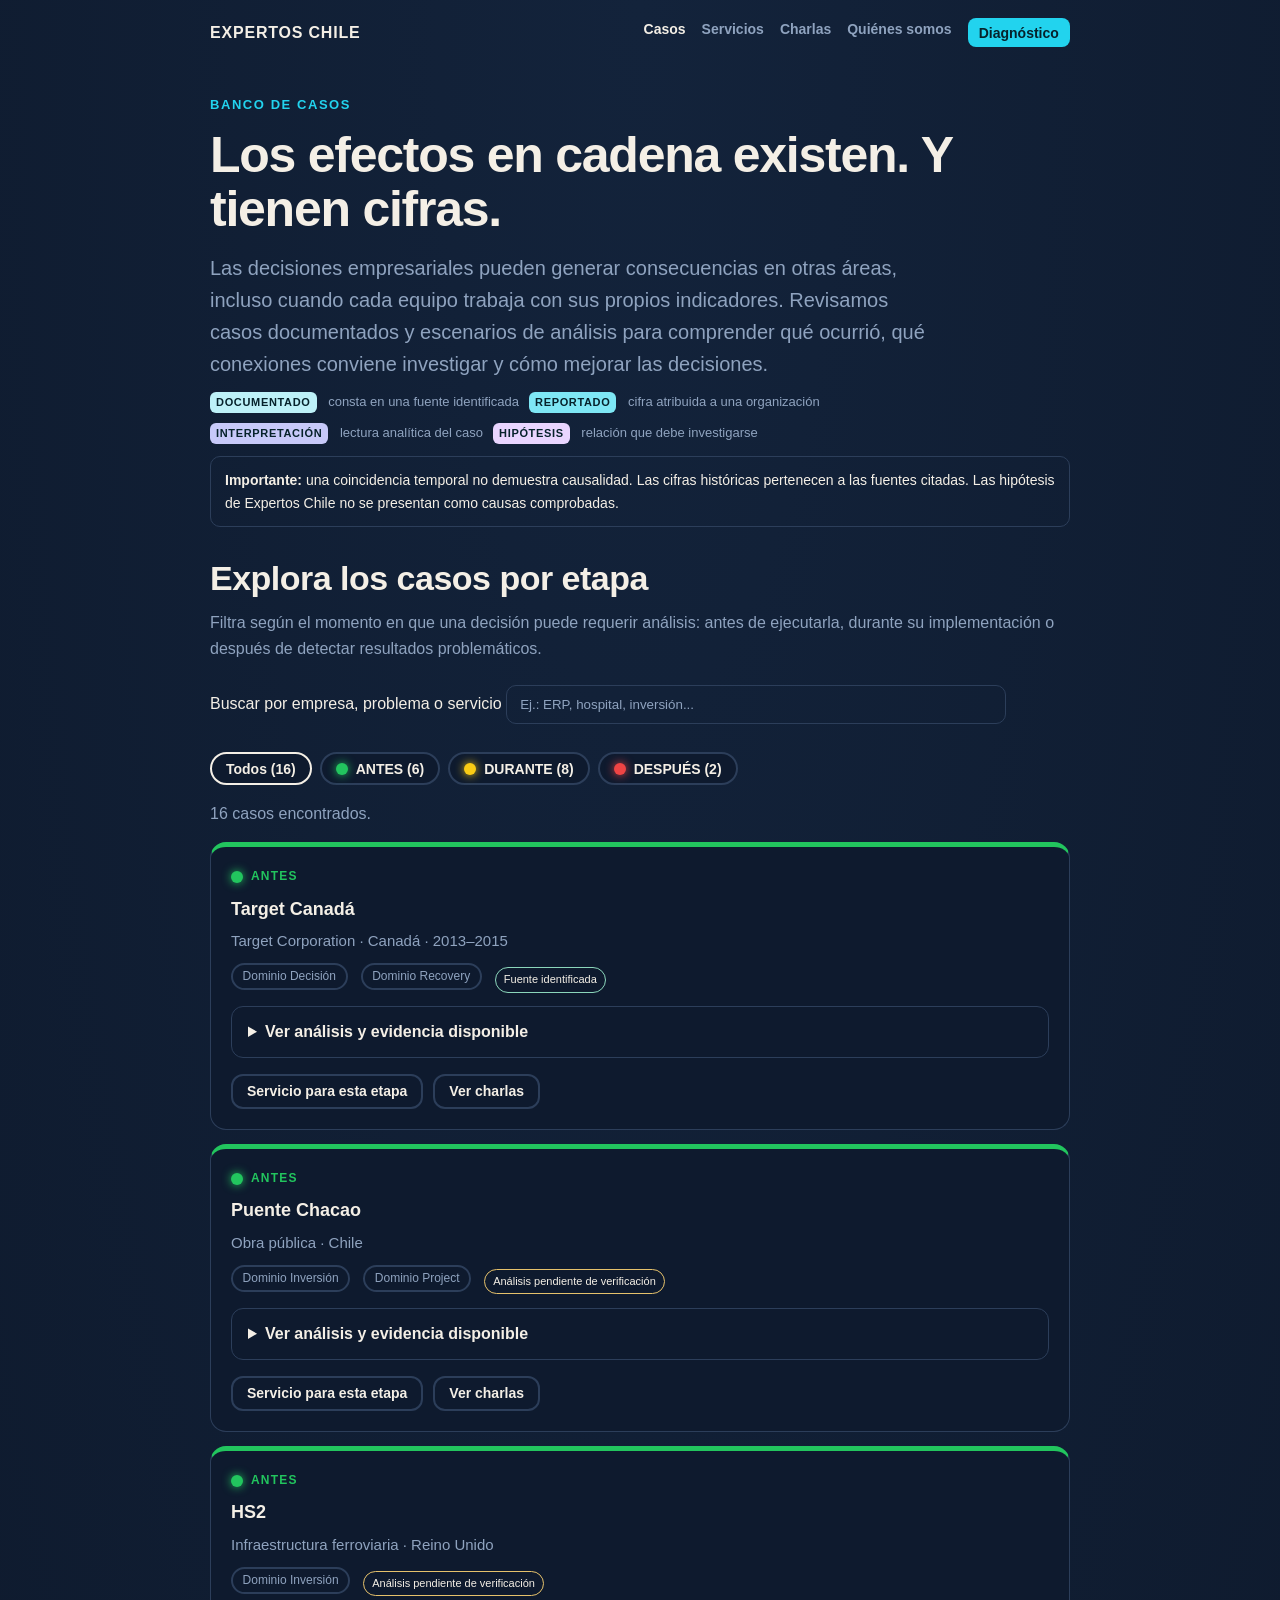
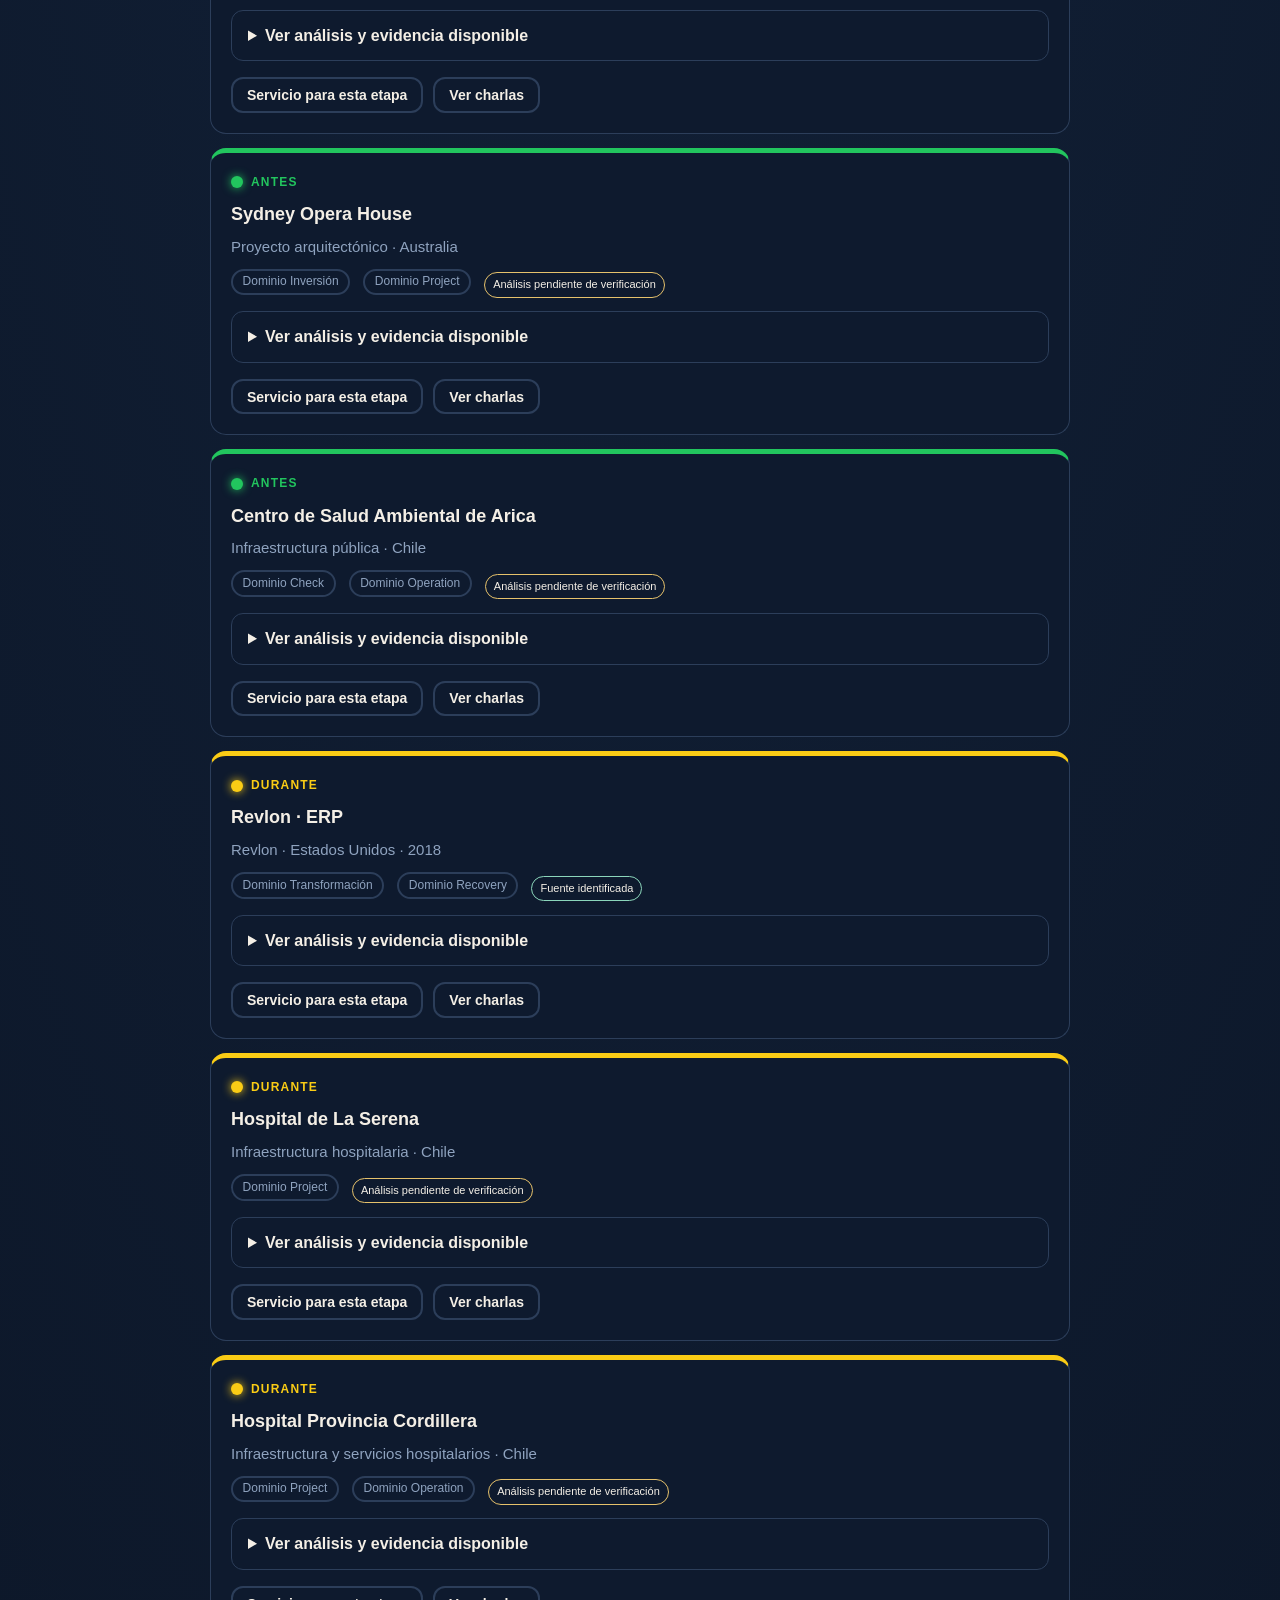
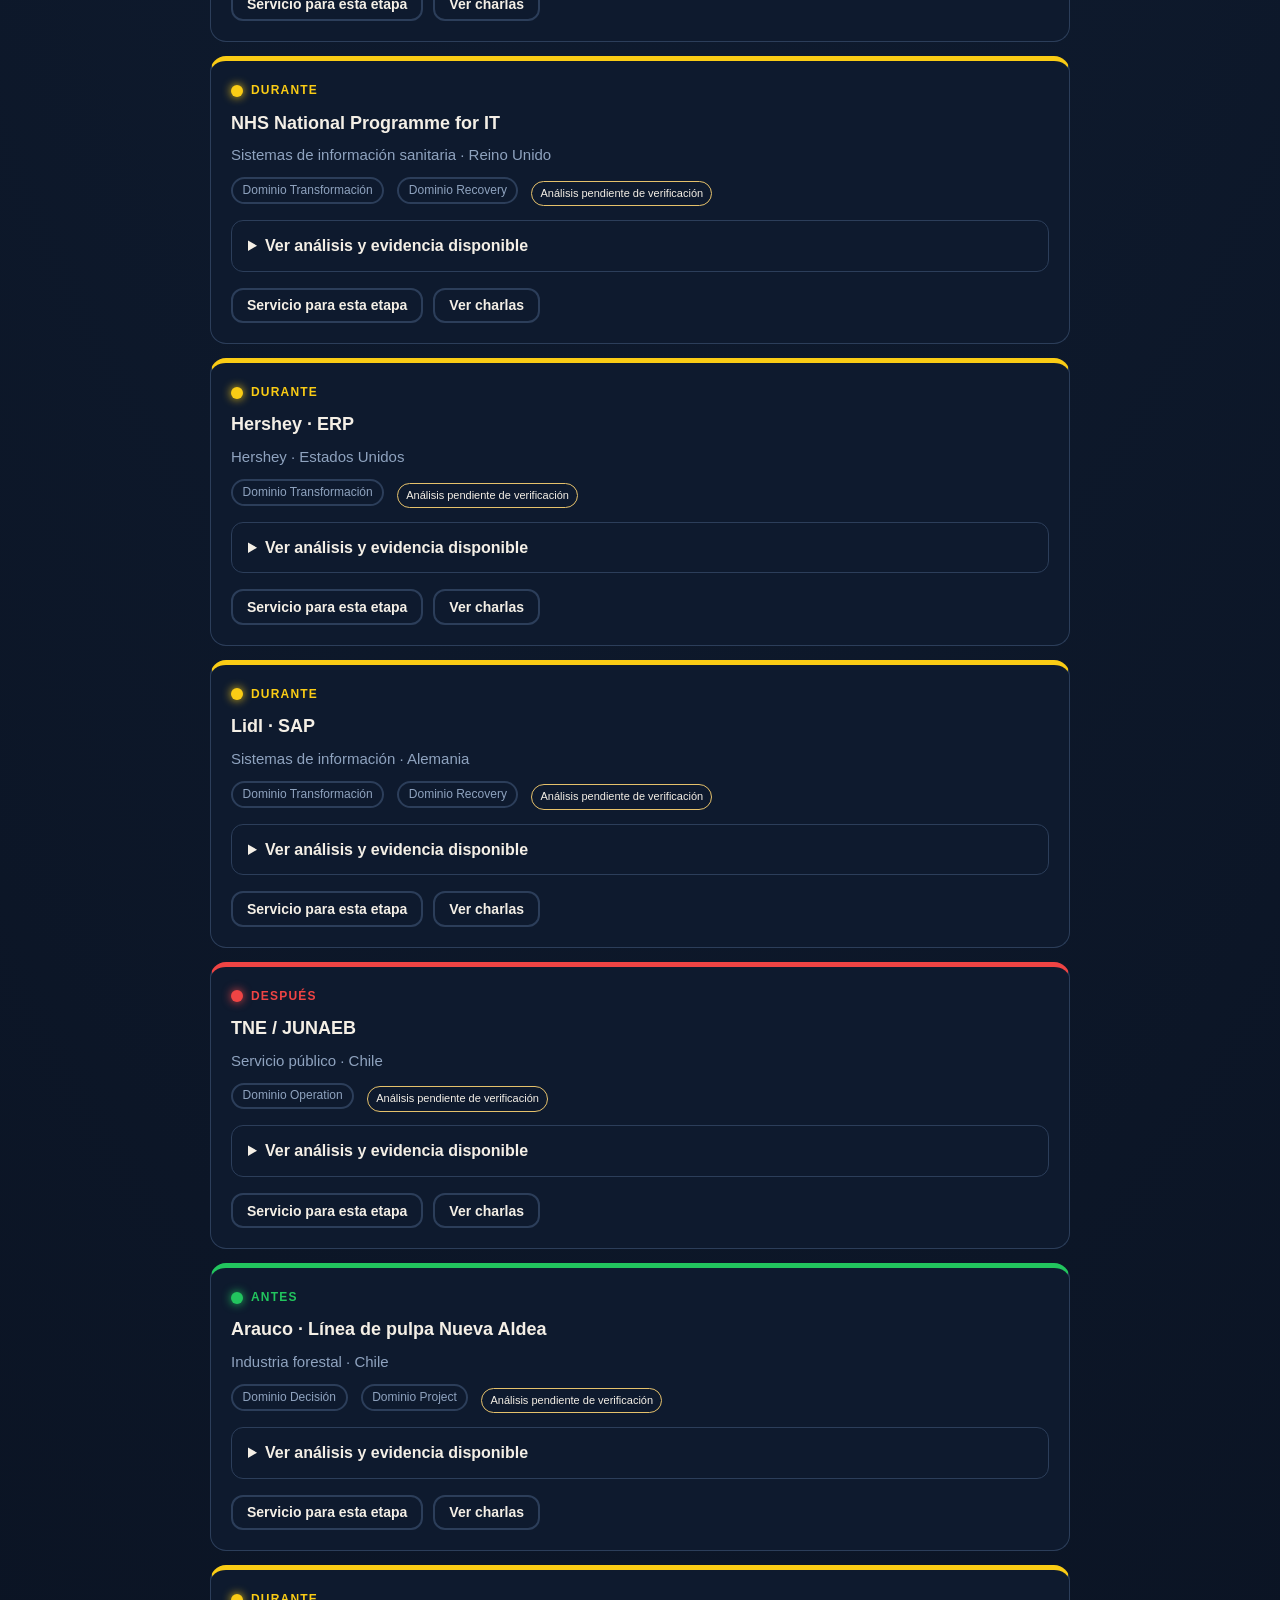
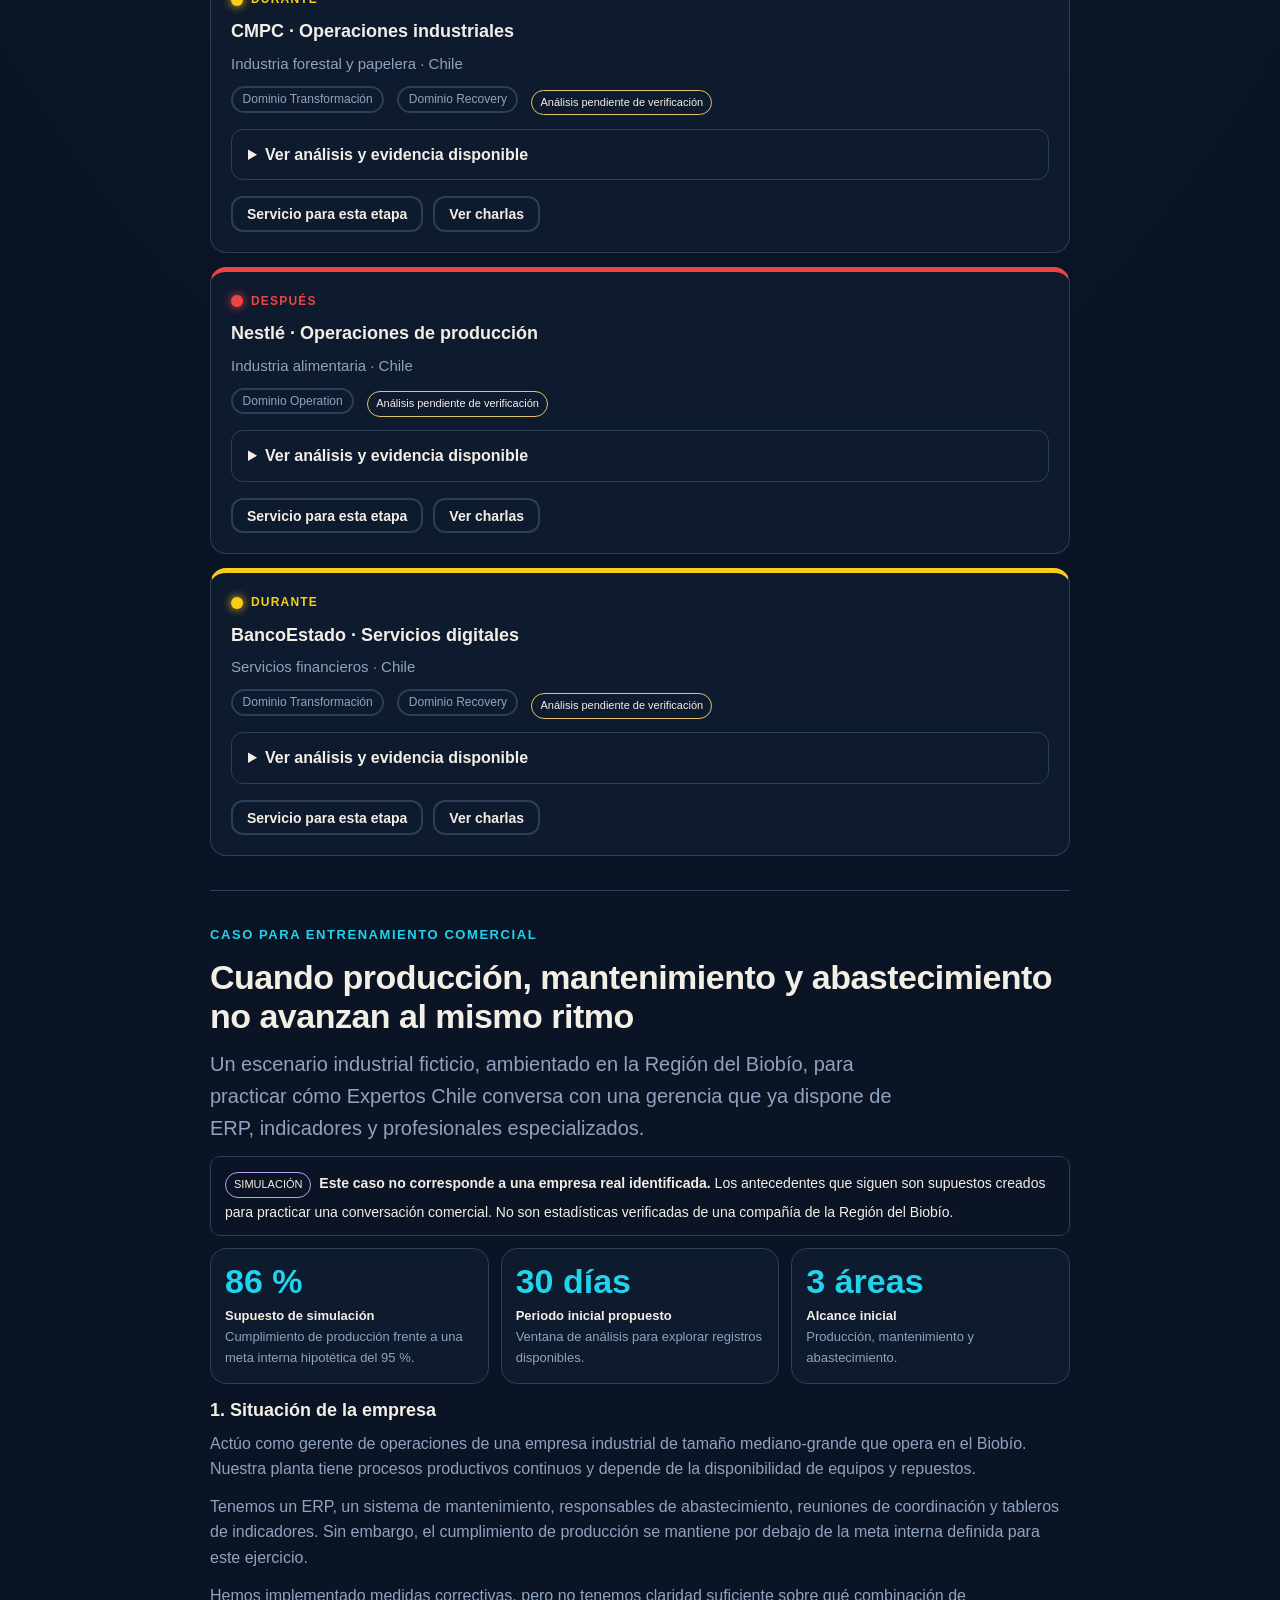
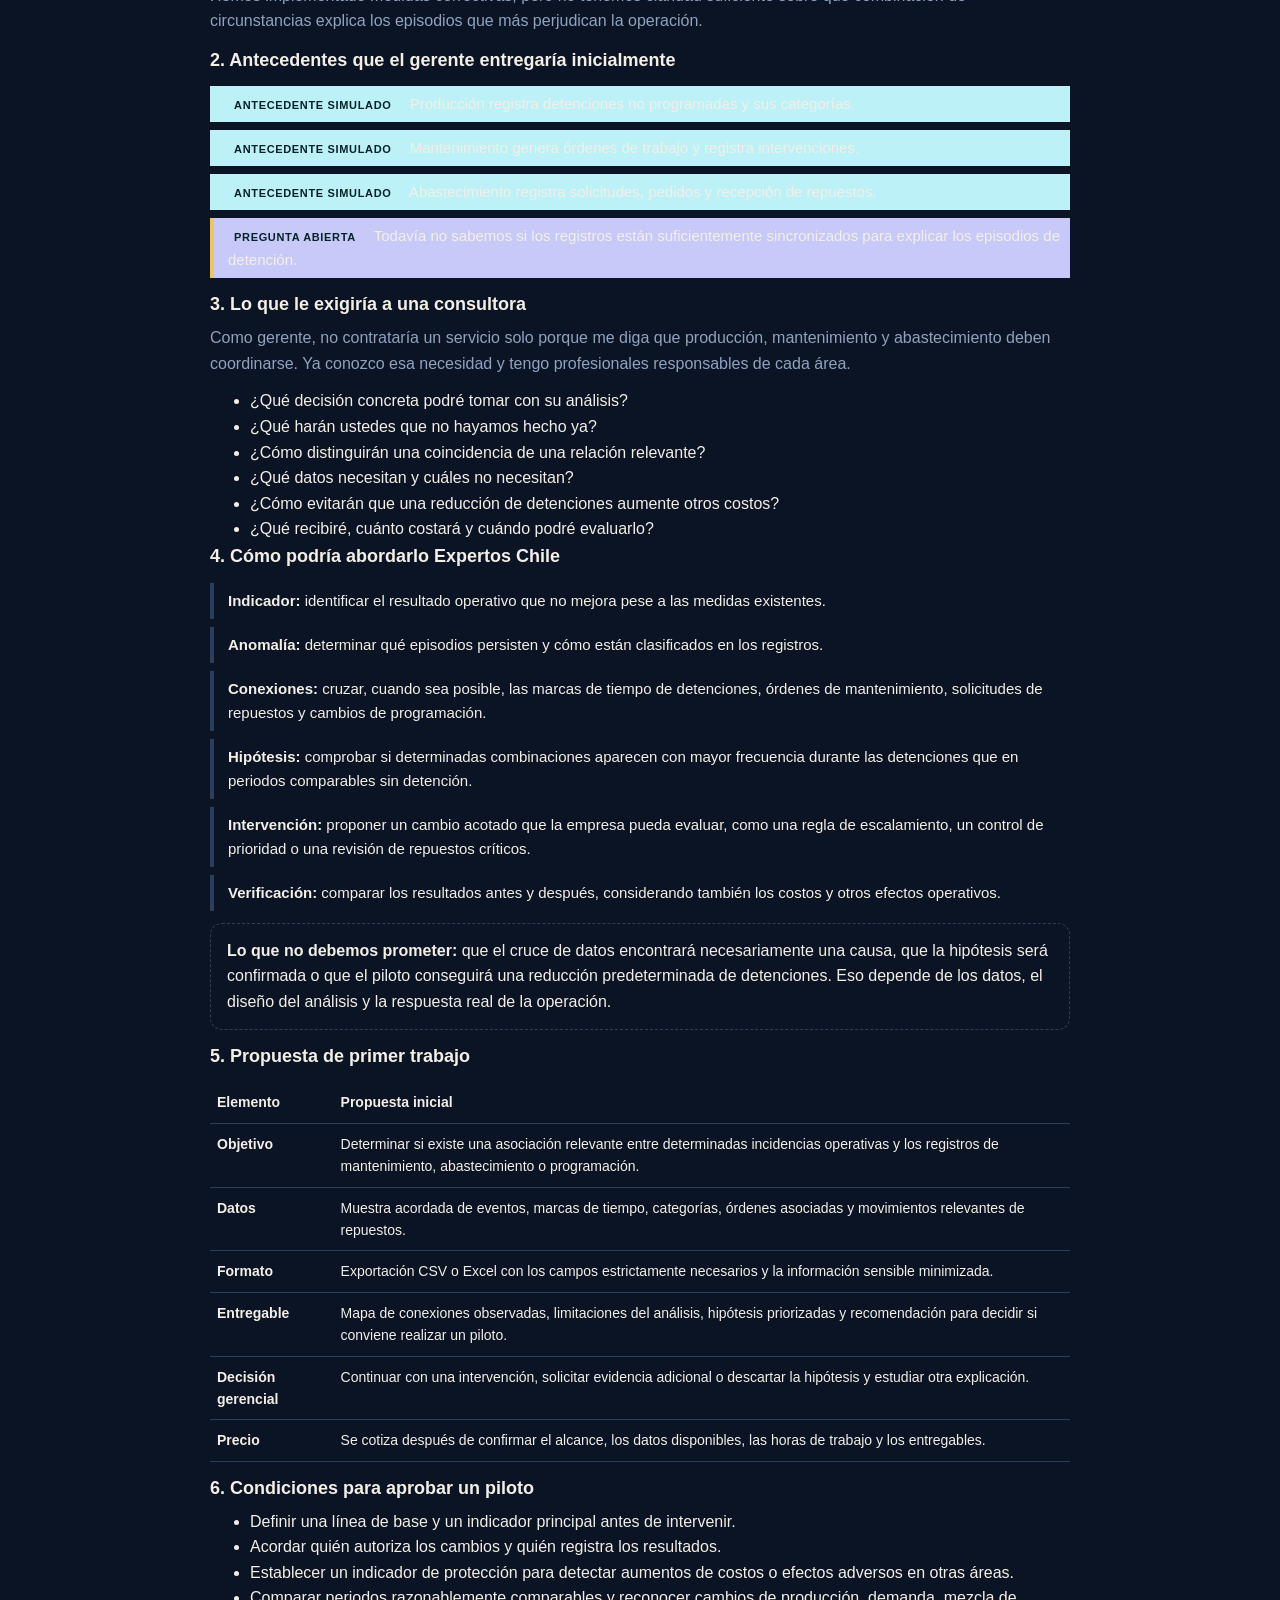
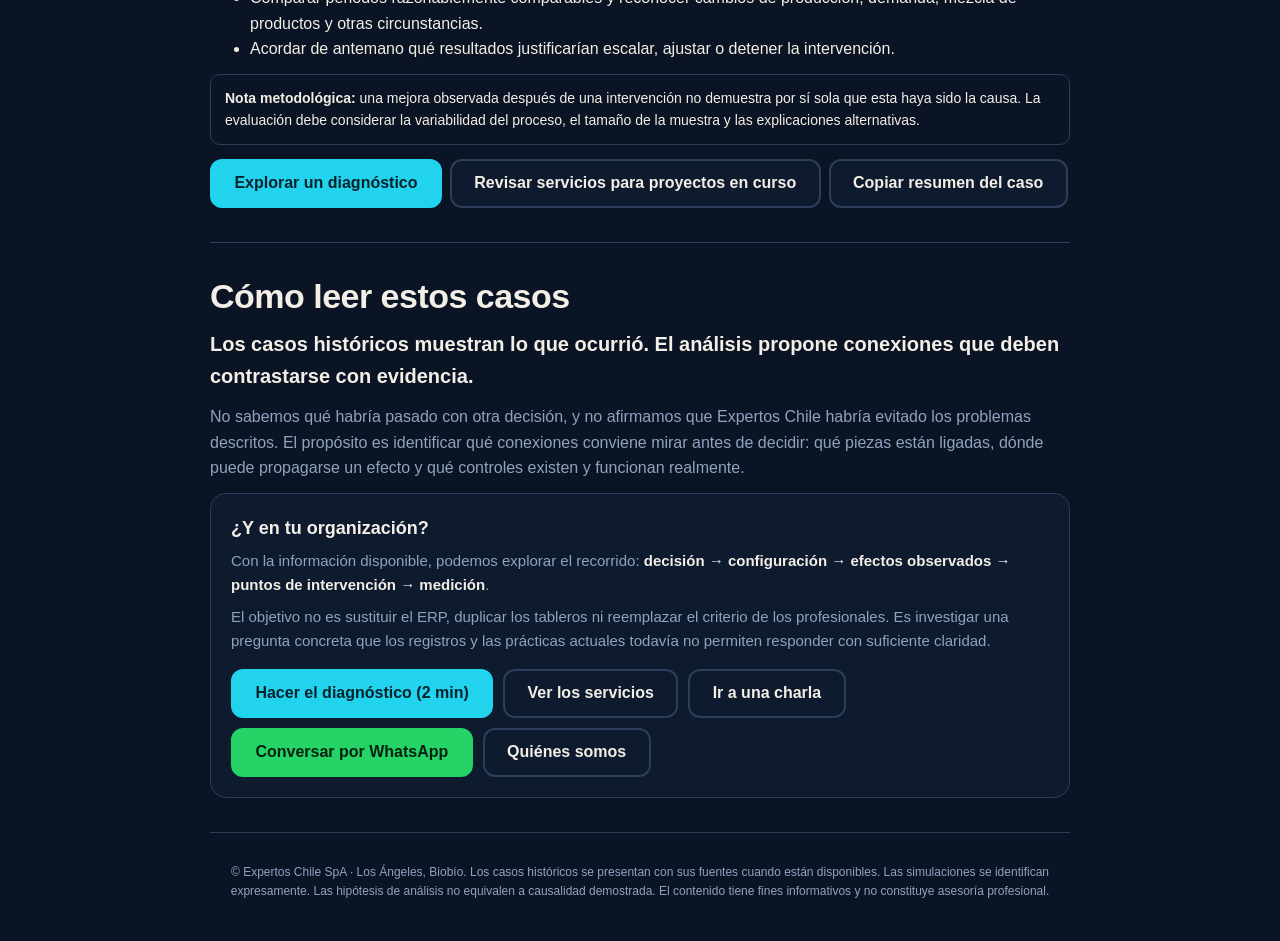
==== commit 884852ef: "casos update casos update" ====
--- a/casos.html
+++ b/casos.html
@@ -7,13 +7,14 @@
 
 <title>Banco de casos reales · Expertos Chile</title>
 <meta name="description" content="Casos de decisiones, efectos en cadena y riesgos organizacionales. Evidencia pública, hipótesis de análisis y casos de simulación comercial.">
+<meta name="theme-color" content="#ffffff">
 
 <link rel="stylesheet" href="estilo.css">
+<script src="analytics.js" defer></script>
 
 <style>
 /* =====================================================
    BANCO DE CASOS · EXPERTOS CHILE
-   Mantiene la identidad visual definida en estilo.css.
    ===================================================== */
 
 .num {
@@ -171,7 +172,9 @@
 
 #filtro button:focus-visible,
 summary:focus-visible,
-a:focus-visible {
+a:focus-visible,
+button:focus-visible,
+input:focus-visible {
   outline: 2px solid var(--R);
   outline-offset: 3px;
 }
@@ -203,6 +206,21 @@
   letter-spacing: .04em;
 }
 
+#lista article[id],
+#caso-industrial,
+#metodo {
+  scroll-margin-top: 24px;
+}
+
+#contador {
+  min-height: 1.5em;
+}
+
+.case-search::placeholder {
+  color: var(--mute);
+  opacity: 1;
+}
+
 @media (max-width: 520px) {
   .case-table {
     font-size: 12px;
@@ -211,6 +229,21 @@
   .case-table th,
   .case-table td {
     padding: 7px 5px;
+    overflow-wrap: anywhere;
+  }
+
+  .stats {
+    grid-template-columns: 1fr;
+  }
+}
+
+@media (prefers-reduced-motion: reduce) {
+  *,
+  *::before,
+  *::after {
+    scroll-behavior: auto !important;
+    animation-duration: 0.01ms !important;
+    transition-duration: 0.01ms !important;
   }
 }
 </style>
@@ -219,11 +252,11 @@
 <body>
 <div class="w">
 
-<nav>
+<nav aria-label="Navegación principal">
   <a class="brand" href="index.html" data-link>EXPERTOS CHILE</a>
 
   <div class="links">
-    <a href="casos.html" class="on" data-link>Casos</a>
+    <a href="casos.html" class="on" aria-current="page" data-link>Casos</a>
     <a href="productos.html" data-link>Servicios</a>
     <a href="charlas.html" data-link>Charlas</a>
     <a href="quienes-somos.html" data-link>Quiénes somos</a>
@@ -278,11 +311,10 @@
 </header>
 
 <!-- =====================================================
-     FILTROS
+     FILTROS Y BÚSQUEDA
      ===================================================== -->
 
-<section style="border-top:none;padding-top:0">
-
+<section id="explorar-casos" style="border-top:none;padding-top:0">
   <h2>Explora los casos por etapa</h2>
 
   <p>
@@ -291,24 +323,26 @@
     resultados problemáticos.
   </p>
 
+  <label for="busqueda">Buscar por empresa, problema o servicio</label>
+
   <input
     id="busqueda"
     class="case-search"
     type="search"
-    placeholder="Buscar empresa, problema o servicio..."
+    placeholder="Ej.: ERP, hospital, inversión..."
     aria-label="Buscar casos"
+    autocomplete="off"
   >
 
-  <div class="sema" id="filtro" aria-label="Filtrar casos por etapa"></div>
-
-  <p id="contador" aria-live="polite"></p>
+  <div class="sema" id="filtro" role="group" aria-label="Filtrar casos por etapa"></div>
+
+  <p id="contador" aria-live="polite" aria-atomic="true"></p>
 
   <div class="grid" id="lista" style="grid-template-columns:1fr"></div>
-
 </section>
 
 <!-- =====================================================
-     CASO PARA LA PRÁCTICA COMERCIAL DE HERMES
+     CASO PARA ENTRENAMIENTO COMERCIAL
      ===================================================== -->
 
 <section id="caso-industrial">
@@ -324,7 +358,6 @@
 
   <div class="case-note">
     <span class="status simulation">SIMULACIÓN</span>
-
     <b>Este caso no corresponde a una empresa real identificada.</b>
     Los antecedentes que siguen son supuestos creados para practicar
     una conversación comercial. No son estadísticas verificadas de una
@@ -332,7 +365,6 @@
   </div>
 
   <div class="stats">
-
     <div class="card">
       <div class="num">86 %</div>
       <p>
@@ -357,7 +389,6 @@
         Producción, mantenimiento y abastecimiento.
       </p>
     </div>
-
   </div>
 
   <h3>1. Situación de la empresa</h3>
@@ -474,14 +505,14 @@
   <table class="case-table">
     <thead>
       <tr>
-        <th>Elemento</th>
-        <th>Propuesta inicial</th>
+        <th scope="col">Elemento</th>
+        <th scope="col">Propuesta inicial</th>
       </tr>
     </thead>
 
     <tbody>
       <tr>
-        <td>Objetivo</td>
+        <th scope="row">Objetivo</th>
         <td>
           Determinar si existe una asociación relevante entre determinadas
           incidencias operativas y los registros de mantenimiento,
@@ -490,7 +521,7 @@
       </tr>
 
       <tr>
-        <td>Datos</td>
+        <th scope="row">Datos</th>
         <td>
           Muestra acordada de eventos, marcas de tiempo, categorías,
           órdenes asociadas y movimientos relevantes de repuestos.
@@ -498,7 +529,7 @@
       </tr>
 
       <tr>
-        <td>Formato</td>
+        <th scope="row">Formato</th>
         <td>
           Exportación CSV o Excel con los campos estrictamente necesarios
           y la información sensible minimizada.
@@ -506,7 +537,7 @@
       </tr>
 
       <tr>
-        <td>Entregable</td>
+        <th scope="row">Entregable</th>
         <td>
           Mapa de conexiones observadas, limitaciones del análisis,
           hipótesis priorizadas y recomendación para decidir si conviene
@@ -515,7 +546,7 @@
       </tr>
 
       <tr>
-        <td>Decisión gerencial</td>
+        <th scope="row">Decisión gerencial</th>
         <td>
           Continuar con una intervención, solicitar evidencia adicional
           o descartar la hipótesis y estudiar otra explicación.
@@ -523,7 +554,7 @@
       </tr>
 
       <tr>
-        <td>Precio</td>
+        <th scope="row">Precio</th>
         <td>
           Se cotiza después de confirmar el alcance, los datos disponibles,
           las horas de trabajo y los entregables.
@@ -579,7 +610,7 @@
 </section>
 
 <!-- =====================================================
-     MÉTODO
+     MÉTODO Y CONVERSIÓN
      ===================================================== -->
 
 <section id="metodo">
@@ -627,7 +658,7 @@
         Ir a una charla
       </a>
 
-      <a class="btn wa" id="wa" href="#" target="_blank" rel="noopener">
+      <a class="btn wa" id="wa" href="#" target="_blank" rel="noopener noreferrer">
         Conversar por WhatsApp
       </a>
 
@@ -656,10 +687,6 @@
    g = ANTES
    y = DURANTE
    r = DESPUÉS
-
-   IMPORTANTE:
-   Una ficha con fuente identificada no implica que todas
-   las interpretaciones de esa ficha estén verificadas.
    ===================================================== */
 
 const REV = `
@@ -819,380 +846,361 @@
 </div>
 `;
 
-/*
-  Para mantener la transparencia:
-  - Las fichas Revlon y Target tienen fuentes identificadas.
-  - Las otras fichas conservan el análisis propuesto originalmente,
-    pero se etiquetan como hipótesis y requieren verificación documental.
-  - No se inventan nuevas cifras históricas.
-*/
+/* =====================================================
+   BANCO DE CASOS
+   Las fichas no identificadas como documentadas permanecen
+   explícitamente pendientes de verificación.
+   ===================================================== */
 
 const C = [
-
-{
-  e: "g",
-  i: "target",
-  t: "Target Canadá",
-  o: "Target Corporation · Canadá · 2013–2015",
-  s: ["Decisión", "Recovery"],
-  estado: "public",
-  d: TGT
-},
-
-{
-  e: "g",
-  i: "chacao",
-  t: "Puente Chacao",
-  o: "Obra pública · Chile",
-  s: ["Inversión", "Project"],
-  estado: "hypothesis",
-  d: `
-  <div class="lens">
-    <b>Cómo lo miramos:</b>
-    un proyecto de infraestructura de gran escala requiere
-    coordinación entre diseño, construcción, suministros,
-    contratos, logística y gestión de riesgos.
-
-    <span class="tag e4">HIPÓTESIS</span>
-    ¿Qué mecanismos de control de cambios, seguimiento de hitos
-    y evaluación de riesgos permiten detectar desviaciones
-    antes de que se acumulen?
-
-    <p>
-      Esta pregunta es una propuesta de análisis, no una afirmación
-      de que un mecanismo específico haya fallado en el proyecto.
-    </p>
-  </div>
-  ${WIP}
-  `
-},
-
-{
-  e: "g",
-  i: "hs2",
-  t: "HS2",
-  o: "Infraestructura ferroviaria · Reino Unido",
-  s: ["Inversión"],
-  estado: "hypothesis",
-  d: `
-  <div class="lens">
-    <b>Cómo lo miramos:</b>
-    los proyectos de infraestructura compleja deben coordinar
-    ingeniería, adquisición de terrenos, permisos, financiación
-    y planificación de obras.
-
-    <span class="tag e4">HIPÓTESIS</span>
-    ¿Qué decisiones de alcance y secuencia de ejecución deberían
-    someterse a revisiones independientes antes de comprometer
-    recursos adicionales?
-  </div>
-  ${WIP}
-  `
-},
-
-{
-  e: "g",
-  i: "opera",
-  t: "Sydney Opera House",
-  o: "Proyecto arquitectónico · Australia",
-  s: ["Inversión", "Project"],
-  estado: "hypothesis",
-  d: `
-  <div class="lens">
-    <b>Cómo lo miramos:</b>
-    un proyecto arquitectónico singular puede enfrentar
-    incertidumbre de diseño, cambios de alcance, dificultades
-    constructivas y modificaciones presupuestarias.
-
-    <span class="tag e4">HIPÓTESIS</span>
-    ¿Qué controles de madurez del diseño y evaluación de cambios
-    permiten distinguir una modificación necesaria de una
-    desviación que requiere una decisión de alcance?
-  </div>
-  ${WIP}
-  `
-},
-
-{
-  e: "g",
-  i: "arica",
-  t: "Centro de Salud Ambiental de Arica",
-  o: "Infraestructura pública · Chile",
-  s: ["Check", "Operation"],
-  estado: "hypothesis",
-  d: `
-  <div class="lens">
-    <b>Cómo lo miraríamos:</b>
-    antes de dar por comprobada cualquier deficiencia,
-    revisaríamos los antecedentes de diseño, recepción,
-    puesta en servicio y operación del edificio.
-
-    <span class="tag e4">HIPÓTESIS</span>
-    ¿Existe evidencia documental de incompatibilidades entre
-    las especificaciones técnicas y las condiciones reales
-    de operación?
-  </div>
-  ${WIP}
-  `
-},
-
-{
-  e: "y",
-  i: "revlon",
-  t: "Revlon · ERP",
-  o: "Revlon · Estados Unidos · 2018",
-  s: ["Transformación", "Recovery"],
-  estado: "public",
-  d: REV
-},
-
-{
-  e: "y",
-  i: "serena",
-  t: "Hospital de La Serena",
-  o: "Infraestructura hospitalaria · Chile",
-  s: ["Project"],
-  estado: "hypothesis",
-  d: `
-  <div class="lens">
-    <b>Cómo lo miraríamos:</b>
-    evaluaríamos los antecedentes de licitación, experiencia
-    del contratista, modificaciones contractuales, controles
-    técnicos y evolución del cronograma.
-
-    <span class="tag e4">HIPÓTESIS</span>
-    ¿Qué peso tuvieron la experiencia técnica, la capacidad
-    de ejecución y los mecanismos de control en las decisiones
-    contractuales?
-
-    No se atribuye un problema específico a la selección
-    del contratista sin verificar los antecedentes.
-  </div>
-  ${WIP}
-  `
-},
-
-{
-  e: "y",
-  i: "cordillera",
-  t: "Hospital Provincia Cordillera",
-  o: "Infraestructura y servicios hospitalarios · Chile",
-  s: ["Project", "Operation"],
-  estado: "hypothesis",
-  d: `
-  <div class="lens">
-    <b>Cómo lo miraríamos:</b>
-    revisaríamos la relación entre los sistemas de información,
-    los flujos clínicos, la capacitación y los procedimientos
-    de puesta en marcha.
-
-    <span class="tag e4">HIPÓTESIS</span>
-    ¿Qué evidencia permite distinguir una dificultad de
-    capacitación de un problema de diseño, integración
-    o procedimiento?
-  </div>
-  ${WIP}
-  `
-},
-
-{
-  e: "y",
-  i: "nhs",
-  t: "NHS National Programme for IT",
-  o: "Sistemas de información sanitaria · Reino Unido",
-  s: ["Transformación", "Recovery"],
-  estado: "hypothesis",
-  d: `
-  <div class="lens">
-    <b>Cómo lo miramos:</b>
-    los programas tecnológicos de gran escala deben conciliar
-    interoperabilidad, necesidades locales, gestión contractual,
-    seguridad y adopción por los usuarios.
-
-    <span class="tag e4">HIPÓTESIS</span>
-    ¿Qué decisiones de arquitectura, contratación y despliegue
-    condicionaron la capacidad de integración y adopción?
-
-    La respuesta requiere contrastar los informes históricos
-    del programa.
-  </div>
-  ${WIP}
-  `
-},
-
-{
-  e: "y",
-  i: "hershey",
-  t: "Hershey · ERP",
-  o: "Hershey · Estados Unidos",
-  s: ["Transformación"],
-  estado: "hypothesis",
-  d: `
-  <div class="lens">
-    <b>Cómo lo miramos:</b>
-    un cambio de ERP puede afectar la planificación,
-    los inventarios, los pedidos y la distribución si las
-    pruebas integrales no representan adecuadamente la operación.
-
-    <span class="tag e4">HIPÓTESIS</span>
-    ¿Qué pruebas de punta a punta, controles de contingencia
-    y criterios de salida habrían permitido evaluar la
-    preparación antes de la puesta en marcha?
-  </div>
-  ${WIP}
-  `
-},
-
-{
-  e: "y",
-  i: "lidl",
-  t: "Lidl · SAP",
-  o: "Sistemas de información · Alemania",
-  s: ["Transformación", "Recovery"],
-  estado: "hypothesis",
-  d: `
-  <div class="lens">
-    <b>Cómo lo miraríamos:</b>
-    revisaríamos el alcance del sistema, el modelo de datos,
-    los procesos operativos, los requisitos de inventario
-    y la gestión del cambio.
-
-    <span class="tag e4">HIPÓTESIS</span>
-    ¿Qué incompatibilidades entre el modelo del sistema y
-    los requisitos operativos están documentadas, y cuáles
-    son solamente explicaciones propuestas?
-  </div>
-  ${WIP}
-  `
-},
-
-{
-  e: "r",
-  i: "tne",
-  t: "TNE / JUNAEB",
-  o: "Servicio público · Chile",
-  s: ["Operation"],
-  estado: "hypothesis",
-  d: `
-  <div class="lens">
-    <b>Cómo lo miraríamos:</b>
-    estudiaríamos los antecedentes del servicio, la
-    distribución territorial, los requisitos de conservación,
-    la programación de rutas y los controles de calidad.
-
-    <span class="tag e4">HIPÓTESIS</span>
-    ¿Qué registros permitirían determinar si las dificultades
-    del servicio están asociadas con la planificación,
-    el almacenamiento, el transporte o la coordinación?
-  </div>
-  ${WIP}
-  `
-},
-
-{
-  e: "g",
-  i: "arauco",
-  t: "Arauco · Línea de pulpa Nueva Aldea",
-  o: "Industria forestal · Chile",
-  s: ["Decisión", "Project"],
-  estado: "hypothesis",
-  d: `
-  <div class="lens">
-    <b>Cómo lo miraríamos:</b>
-    en una operación industrial, una modificación de capacidad
-    puede exigir revisar de manera conjunta producción,
-    almacenamiento, transporte interno, mantenimiento y despacho.
-
-    <span class="tag e4">HIPÓTESIS</span>
-    ¿Los registros de capacidad y tiempos de ciclo muestran
-    una restricción que se haya desplazado hacia otra etapa
-    del proceso?
-
-    Esta pregunta no afirma que el escenario descrito haya
-    ocurrido en la planta.
-  </div>
-  ${WIP}
-  `
-},
-
-{
-  e: "y",
-  i: "cmpc",
-  t: "CMPC · Operaciones industriales",
-  o: "Industria forestal y papelera · Chile",
-  s: ["Transformación", "Recovery"],
-  estado: "hypothesis",
-  d: `
-  <div class="lens">
-    <b>Cómo lo miraríamos:</b>
-    estudiaríamos la relación entre cambios de proceso,
-    controles ambientales, calidad del producto, condiciones
-    operativas y mecanismos de respuesta.
-
-    <span class="tag e4">HIPÓTESIS</span>
-    ¿Qué registros de proceso y monitoreo permiten identificar
-    una asociación entre un cambio operacional y un indicador
-    ambiental o de calidad?
-
-    La hipótesis debe contrastarse con documentación primaria.
-  </div>
-  ${WIP}
-  `
-},
-
-{
-  e: "r",
-  i: "nestle",
-  t: "Nestlé · Operaciones de producción",
-  o: "Industria alimentaria · Chile",
-  s: ["Operation"],
-  estado: "hypothesis",
-  d: `
-  <div class="lens">
-    <b>Cómo lo miraríamos:</b>
-    ante una variación de calidad, revisaríamos las
-    especificaciones de materias primas, los controles
-    de recepción, la trazabilidad de lotes y los registros
-    del proceso productivo.
-
-    <span class="tag e4">HIPÓTESIS</span>
-    ¿La evidencia permite asociar un cambio de proveedor
-    con una variación del producto, o existen explicaciones
-    alternativas que deben investigarse?
-
-    No se afirma que el episodio descrito en versiones
-    preliminares haya ocurrido.
-  </div>
-  ${WIP}
-  `
-},
-
-{
-  e: "y",
-  i: "bancostado",
-  t: "BancoEstado · Servicios digitales",
-  o: "Servicios financieros · Chile",
-  s: ["Transformación", "Recovery"],
-  estado: "hypothesis",
-  d: `
-  <div class="lens">
-    <b>Cómo lo miraríamos:</b>
-    una plataforma digital puede evaluarse mediante
-    registros de rendimiento, errores, abandono, tiempos
-    de respuesta y pruebas de usabilidad.
-
-    <span class="tag e4">HIPÓTESIS</span>
-    ¿Qué segmentos y pasos del proceso muestran fricción,
-    y qué evidencia permite diferenciar una dificultad
-    de conectividad de un problema de diseño?
-
-    No se atribuye una tasa de abandono ni un problema
-    específico a BancoEstado sin una fuente verificable.
-  </div>
-  ${WIP}
-  `
-}
-
+  {
+    e: "g",
+    i: "target",
+    t: "Target Canadá",
+    o: "Target Corporation · Canadá · 2013–2015",
+    s: ["Decisión", "Recovery"],
+    estado: "public",
+    d: TGT
+  },
+  {
+    e: "g",
+    i: "chacao",
+    t: "Puente Chacao",
+    o: "Obra pública · Chile",
+    s: ["Inversión", "Project"],
+    estado: "hypothesis",
+    d: `
+      <div class="lens">
+        <b>Cómo lo miramos:</b>
+        un proyecto de infraestructura de gran escala requiere
+        coordinación entre diseño, construcción, suministros,
+        contratos, logística y gestión de riesgos.
+
+        <span class="tag e4">HIPÓTESIS</span>
+        ¿Qué mecanismos de control de cambios, seguimiento de hitos
+        y evaluación de riesgos permiten detectar desviaciones
+        antes de que se acumulen?
+
+        <p>
+          Esta pregunta es una propuesta de análisis, no una afirmación
+          de que un mecanismo específico haya fallado en el proyecto.
+        </p>
+      </div>
+      ${WIP}
+    `
+  },
+  {
+    e: "g",
+    i: "hs2",
+    t: "HS2",
+    o: "Infraestructura ferroviaria · Reino Unido",
+    s: ["Inversión"],
+    estado: "hypothesis",
+    d: `
+      <div class="lens">
+        <b>Cómo lo miramos:</b>
+        los proyectos de infraestructura compleja deben coordinar
+        ingeniería, adquisición de terrenos, permisos, financiación
+        y planificación de obras.
+
+        <span class="tag e4">HIPÓTESIS</span>
+        ¿Qué decisiones de alcance y secuencia de ejecución deberían
+        someterse a revisiones independientes antes de comprometer
+        recursos adicionales?
+      </div>
+      ${WIP}
+    `
+  },
+  {
+    e: "g",
+    i: "opera",
+    t: "Sydney Opera House",
+    o: "Proyecto arquitectónico · Australia",
+    s: ["Inversión", "Project"],
+    estado: "hypothesis",
+    d: `
+      <div class="lens">
+        <b>Cómo lo miramos:</b>
+        un proyecto arquitectónico singular puede enfrentar
+        incertidumbre de diseño, cambios de alcance, dificultades
+        constructivas y modificaciones presupuestarias.
+
+        <span class="tag e4">HIPÓTESIS</span>
+        ¿Qué controles de madurez del diseño y evaluación de cambios
+        permiten distinguir una modificación necesaria de una
+        desviación que requiere una decisión de alcance?
+      </div>
+      ${WIP}
+    `
+  },
+  {
+    e: "g",
+    i: "arica",
+    t: "Centro de Salud Ambiental de Arica",
+    o: "Infraestructura pública · Chile",
+    s: ["Check", "Operation"],
+    estado: "hypothesis",
+    d: `
+      <div class="lens">
+        <b>Cómo lo miraríamos:</b>
+        antes de dar por comprobada cualquier deficiencia,
+        revisaríamos los antecedentes de diseño, recepción,
+        puesta en servicio y operación del edificio.
+
+        <span class="tag e4">HIPÓTESIS</span>
+        ¿Existe evidencia documental de incompatibilidades entre
+        las especificaciones técnicas y las condiciones reales
+        de operación?
+      </div>
+      ${WIP}
+    `
+  },
+  {
+    e: "y",
+    i: "revlon",
+    t: "Revlon · ERP",
+    o: "Revlon · Estados Unidos · 2018",
+    s: ["Transformación", "Recovery"],
+    estado: "public",
+    d: REV
+  },
+  {
+    e: "y",
+    i: "serena",
+    t: "Hospital de La Serena",
+    o: "Infraestructura hospitalaria · Chile",
+    s: ["Project"],
+    estado: "hypothesis",
+    d: `
+      <div class="lens">
+        <b>Cómo lo miraríamos:</b>
+        evaluaríamos los antecedentes de licitación, experiencia
+        del contratista, modificaciones contractuales, controles
+        técnicos y evolución del cronograma.
+
+        <span class="tag e4">HIPÓTESIS</span>
+        ¿Qué peso tuvieron la experiencia técnica, la capacidad
+        de ejecución y los mecanismos de control en las decisiones
+        contractuales?
+
+        No se atribuye un problema específico a la selección
+        del contratista sin verificar los antecedentes.
+      </div>
+      ${WIP}
+    `
+  },
+  {
+    e: "y",
+    i: "cordillera",
+    t: "Hospital Provincia Cordillera",
+    o: "Infraestructura y servicios hospitalarios · Chile",
+    s: ["Project", "Operation"],
+    estado: "hypothesis",
+    d: `
+      <div class="lens">
+        <b>Cómo lo miraríamos:</b>
+        revisaríamos la relación entre los sistemas de información,
+        los flujos clínicos, la capacitación y los procedimientos
+        de puesta en marcha.
+
+        <span class="tag e4">HIPÓTESIS</span>
+        ¿Qué evidencia permite distinguir una dificultad de
+        capacitación de un problema de diseño, integración
+        o procedimiento?
+      </div>
+      ${WIP}
+    `
+  },
+  {
+    e: "y",
+    i: "nhs",
+    t: "NHS National Programme for IT",
+    o: "Sistemas de información sanitaria · Reino Unido",
+    s: ["Transformación", "Recovery"],
+    estado: "hypothesis",
+    d: `
+      <div class="lens">
+        <b>Cómo lo miramos:</b>
+        los programas tecnológicos de gran escala deben conciliar
+        interoperabilidad, necesidades locales, gestión contractual,
+        seguridad y adopción por los usuarios.
+
+        <span class="tag e4">HIPÓTESIS</span>
+        ¿Qué decisiones de arquitectura, contratación y despliegue
+        condicionaron la capacidad de integración y adopción?
+
+        La respuesta requiere contrastar los informes históricos
+        del programa.
+      </div>
+      ${WIP}
+    `
+  },
+  {
+    e: "y",
+    i: "hershey",
+    t: "Hershey · ERP",
+    o: "Hershey · Estados Unidos",
+    s: ["Transformación"],
+    estado: "hypothesis",
+    d: `
+      <div class="lens">
+        <b>Cómo lo miramos:</b>
+        un cambio de ERP puede afectar la planificación,
+        los inventarios, los pedidos y la distribución si las
+        pruebas integrales no representan adecuadamente la operación.
+
+        <span class="tag e4">HIPÓTESIS</span>
+        ¿Qué pruebas de punta a punta, controles de contingencia
+        y criterios de salida habrían permitido evaluar la
+        preparación antes de la puesta en marcha?
+      </div>
+      ${WIP}
+    `
+  },
+  {
+    e: "y",
+    i: "lidl",
+    t: "Lidl · SAP",
+    o: "Sistemas de información · Alemania",
+    s: ["Transformación", "Recovery"],
+    estado: "hypothesis",
+    d: `
+      <div class="lens">
+        <b>Cómo lo miraríamos:</b>
+        revisaríamos el alcance del sistema, el modelo de datos,
+        los procesos operativos, los requisitos de inventario
+        y la gestión del cambio.
+
+        <span class="tag e4">HIPÓTESIS</span>
+        ¿Qué incompatibilidades entre el modelo del sistema y
+        los requisitos operativos están documentadas, y cuáles
+        son solamente explicaciones propuestas?
+      </div>
+      ${WIP}
+    `
+  },
+  {
+    e: "r",
+    i: "tne",
+    t: "TNE / JUNAEB",
+    o: "Servicio público · Chile",
+    s: ["Operation"],
+    estado: "hypothesis",
+    d: `
+      <div class="lens">
+        <b>Cómo lo miraríamos:</b>
+        estudiaríamos los antecedentes del servicio, la
+        distribución territorial, los requisitos de conservación,
+        la programación de rutas y los controles de calidad.
+
+        <span class="tag e4">HIPÓTESIS</span>
+        ¿Qué registros permitirían determinar si las dificultades
+        del servicio están asociadas con la planificación,
+        el almacenamiento, el transporte o la coordinación?
+      </div>
+      ${WIP}
+    `
+  },
+  {
+    e: "g",
+    i: "arauco",
+    t: "Arauco · Línea de pulpa Nueva Aldea",
+    o: "Industria forestal · Chile",
+    s: ["Decisión", "Project"],
+    estado: "hypothesis",
+    d: `
+      <div class="lens">
+        <b>Cómo lo miraríamos:</b>
+        en una operación industrial, una modificación de capacidad
+        puede exigir revisar de manera conjunta producción,
+        almacenamiento, transporte interno, mantenimiento y despacho.
+
+        <span class="tag e4">HIPÓTESIS</span>
+        ¿Los registros de capacidad y tiempos de ciclo muestran
+        una restricción que se haya desplazado hacia otra etapa
+        del proceso?
+
+        Esta pregunta no afirma que el escenario descrito haya
+        ocurrido en la planta.
+      </div>
+      ${WIP}
+    `
+  },
+  {
+    e: "y",
+    i: "cmpc",
+    t: "CMPC · Operaciones industriales",
+    o: "Industria forestal y papelera · Chile",
+    s: ["Transformación", "Recovery"],
+    estado: "hypothesis",
+    d: `
+      <div class="lens">
+        <b>Cómo lo miraríamos:</b>
+        estudiaríamos la relación entre cambios de proceso,
+        controles ambientales, calidad del producto, condiciones
+        operativas y mecanismos de respuesta.
+
+        <span class="tag e4">HIPÓTESIS</span>
+        ¿Qué registros de proceso y monitoreo permiten identificar
+        una asociación entre un cambio operacional y un indicador
+        ambiental o de calidad?
+
+        La hipótesis debe contrastarse con documentación primaria.
+      </div>
+      ${WIP}
+    `
+  },
+  {
+    e: "r",
+    i: "nestle",
+    t: "Nestlé · Operaciones de producción",
+    o: "Industria alimentaria · Chile",
+    s: ["Operation"],
+    estado: "hypothesis",
+    d: `
+      <div class="lens">
+        <b>Cómo lo miraríamos:</b>
+        ante una variación de calidad, revisaríamos las
+        especificaciones de materias primas, los controles
+        de recepción, la trazabilidad de lotes y los registros
+        del proceso productivo.
+
+        <span class="tag e4">HIPÓTESIS</span>
+        ¿La evidencia permite asociar un cambio de proveedor
+        con una variación del producto, o existen explicaciones
+        alternativas que deben investigarse?
+
+        No se afirma que el episodio descrito en versiones
+        preliminares haya ocurrido.
+      </div>
+      ${WIP}
+    `
+  },
+  {
+    e: "y",
+    i: "bancostado",
+    t: "BancoEstado · Servicios digitales",
+    o: "Servicios financieros · Chile",
+    s: ["Transformación", "Recovery"],
+    estado: "hypothesis",
+    d: `
+      <div class="lens">
+        <b>Cómo lo miraríamos:</b>
+        una plataforma digital puede evaluarse mediante
+        registros de rendimiento, errores, abandono, tiempos
+        de respuesta y pruebas de usabilidad.
+
+        <span class="tag e4">HIPÓTESIS</span>
+        ¿Qué segmentos y pasos del proceso muestran fricción,
+        y qué evidencia permite diferenciar una dificultad
+        de conectividad de un problema de diseño?
+
+        No se atribuye una tasa de abandono ni un problema
+        específico a BancoEstado sin una fuente verificable.
+      </div>
+      ${WIP}
+    `
+  }
 ];
 
 /* =====================================================
@@ -1206,16 +1214,25 @@
 };
 
 const params = new URLSearchParams(location.search);
-
-const etapaInicial = params.get("e") || "";
-let f = ["g", "y", "r"].includes(etapaInicial)
-  ? etapaInicial
-  : "";
+const ref = params.get("ref") || "";
 
 const busqueda = document.getElementById("busqueda");
 const lista = document.getElementById("lista");
 const filtro = document.getElementById("filtro");
 const contador = document.getElementById("contador");
+
+let f = ["g", "y", "r"].includes(params.get("e"))
+  ? params.get("e")
+  : "";
+
+function track(eventName, details = {}) {
+  if (
+    window.ExpertosAnalytics &&
+    typeof window.ExpertosAnalytics.track === "function"
+  ) {
+    window.ExpertosAnalytics.track(eventName, details);
+  }
+}
 
 function textoPlano(html) {
   const temporal = document.createElement("div");
@@ -1242,6 +1259,38 @@
   ].join(" ").toLocaleLowerCase("es");
 
   return texto.includes(q);
+}
+
+/* Conserva los parámetros de destino, la referencia y el fragmento. */
+
+function construirUrlInterna(href) {
+  const url = new URL(href, location.href);
+
+  if (url.origin === location.origin && ref) {
+    url.searchParams.set("ref", ref);
+  }
+
+  return url;
+}
+
+function actualizarFiltroEnUrl() {
+  const url = new URL(location.href);
+
+  if (f) {
+    url.searchParams.set("e", f);
+  } else {
+    url.searchParams.delete("e");
+  }
+
+  if (ref) {
+    url.searchParams.set("ref", ref);
+  }
+
+  history.replaceState(
+    null,
+    "",
+    url.pathname + url.search + url.hash
+  );
 }
 
 function renderFiltros() {
@@ -1253,9 +1302,12 @@
   ];
 
   filtro.innerHTML = opciones.map(([k, t]) => {
+    const cantidad = C.filter(c => !k || c.e === k).length;
     const clase = k ? "st-" + k : "";
     const activo = f === k ? "on" : "";
-    const punto = k ? '<i class="dot"></i>' : "";
+    const punto = k
+      ? '<i class="dot" aria-hidden="true"></i>'
+      : "";
 
     return `
       <button
@@ -1263,14 +1315,23 @@
         class="${clase} ${activo}"
         data-k="${k}"
         aria-pressed="${f === k ? "true" : "false"}"
-      >${punto}${t}</button>
+      >${punto}${t} (${cantidad})</button>
     `;
   }).join("");
 
   filtro.querySelectorAll("button").forEach(b => {
     b.addEventListener("click", () => {
-      f = b.dataset.k;
+      const nuevoFiltro = b.dataset.k;
+
+      if (nuevoFiltro === f) return;
+
+      f = nuevoFiltro;
+      actualizarFiltroEnUrl();
       render();
+
+      track("case_filter", {
+        stage: f || "all"
+      });
     });
   });
 }
@@ -1283,7 +1344,8 @@
   });
 
   contador.textContent =
-    resultados.length + (resultados.length === 1
+    resultados.length +
+    (resultados.length === 1
       ? " caso encontrado."
       : " casos encontrados.");
 
@@ -1292,14 +1354,26 @@
       <div class="card">
         <h3>No encontramos coincidencias</h3>
         <p>Prueba con otra palabra o cambia el filtro de etapa.</p>
+        <button type="button" class="btn" id="limpiar-busqueda">
+          Limpiar búsqueda y filtros
+        </button>
       </div>
     `;
+
+    document.getElementById("limpiar-busqueda")
+      ?.addEventListener("click", () => {
+        busqueda.value = "";
+        f = "";
+        actualizarFiltroEnUrl();
+        render();
+      });
+
     return;
   }
 
   lista.innerHTML = resultados.map(c => {
     const servicios = (c.s || []).map(x =>
-      `<span class="pill">Domino ${x}</span>`
+      `<span class="pill">Dominio ${x}</span>`
     ).join("");
 
     const contenido = c.d || WIP;
@@ -1307,7 +1381,7 @@
     return `
       <article class="card st st-${c.e}" id="${c.i}">
         <div class="stage">
-          <i class="dot"></i>${L[c.e]}
+          <i class="dot" aria-hidden="true"></i>${L[c.e]}
         </div>
 
         <h3>${c.t}</h3>
@@ -1318,7 +1392,7 @@
           ${estadoFicha(c)}
         </div>
 
-        <details>
+        <details data-case-id="${c.i}">
           <summary>Ver análisis y evidencia disponible</summary>
           <div>${contenido}</div>
         </details>
@@ -1348,29 +1422,52 @@
   renderCasos();
 }
 
-busqueda.addEventListener("input", renderCasos);
-
-/* =====================================================
-   CONSERVAR REFERENCIA COMERCIAL
-   ===================================================== */
-
-const ref = params.get("ref") || "";
+/* Registrar búsquedas sin almacenar el texto introducido. */
+
+let temporizadorBusqueda;
+
+busqueda.addEventListener("input", () => {
+  renderCasos();
+
+  clearTimeout(temporizadorBusqueda);
+
+  temporizadorBusqueda = setTimeout(() => {
+    track("case_search", {
+      search_used: Boolean(busqueda.value.trim())
+    });
+  }, 500);
+});
+
+/* Navegación interna: actualizar los enlaces también después
+   de renderizar dinámicamente las fichas. */
 
 function addRef() {
-  document.querySelectorAll("a[data-link]:not([data-r])").forEach(a => {
-    a.dataset.r = "1";
-
-    if (!ref) return;
-
-    const url = new URL(a.href, location.href);
-    url.searchParams.set("ref", ref);
+  document.querySelectorAll("a[data-link]").forEach(a => {
+    const url = construirUrlInterna(a.href);
     a.href = url.href;
   });
 }
 
+/* Abrir y registrar los análisis expandidos.
+   El listener delegado continúa activo tras volver a renderizar. */
+
+lista.addEventListener("toggle", event => {
+  const details = event.target;
+
+  if (
+    details instanceof HTMLDetailsElement &&
+    details.open &&
+    details.dataset.caseId
+  ) {
+    track("case_detail_open", {
+      case_id: details.dataset.caseId
+    });
+  }
+}, true);
+
 /* =====================================================
-   ENLACE A WHATSAPP
-   Sustituir el número por el número real de la empresa.
+   WHATSAPP
+   Sustituir el marcador por el número real de la empresa.
    Formato internacional sin +, espacios ni guiones.
    ===================================================== */
 
@@ -1394,8 +1491,20 @@
       CONFIG.whatsapp +
       "?text=" +
       encodeURIComponent(mensaje);
+
+    wa.target = "_blank";
+    wa.rel = "noopener noreferrer";
+
+    wa.addEventListener("click", () => {
+      track("contact_click", {
+        channel: "whatsapp",
+        source: "casos"
+      });
+    });
   } else {
-    wa.href = "https://wa.me/";
+    wa.href = "#";
+    wa.removeAttribute("target");
+
     wa.addEventListener("click", event => {
       event.preventDefault();
       alert("Configura el número real de WhatsApp en casos.html.");
@@ -1426,31 +1535,82 @@
     try {
       await navigator.clipboard.writeText(resumen);
       botonCopiar.textContent = "Resumen copiado";
-    } catch (error) {
+
+      track("case_summary_copy", {
+        case_id: "caso-industrial"
+      });
+    } catch (_) {
       window.prompt("Copia el resumen:", resumen);
     }
   });
 }
 
 /* =====================================================
-   INICIALIZACIÓN Y ENLACES CON ANCLA
+   ABRIR ANCLAS
+   Ejemplos:
+   casos.html#revlon
+   casos.html#target
+   casos.html#caso-industrial
+   ===================================================== */
+
+function abrirAnclaInicial() {
+  let id = "";
+
+  try {
+    id = decodeURIComponent(location.hash.slice(1));
+  } catch (_) {
+    id = location.hash.slice(1);
+  }
+
+  if (!id) return;
+
+  const caso = C.find(c => c.i === id);
+
+  if (caso) {
+    f = caso.e;
+    busqueda.value = "";
+    actualizarFiltroEnUrl();
+    render();
+  }
+
+  const elemento = document.getElementById(id);
+
+  if (!elemento) return;
+
+  const detalle = elemento.querySelector("details");
+
+  if (detalle) {
+    detalle.open = true;
+  }
+
+  requestAnimationFrame(() => {
+    const destino = document.getElementById(id);
+
+    if (destino) {
+      destino.scrollIntoView({
+        behavior: "auto",
+        block: "start"
+      });
+    }
+  });
+}
+
+/* =====================================================
+   INICIALIZACIÓN
    ===================================================== */
 
 render();
 addRef();
-
-(function abrirAncla() {
-  const id = decodeURIComponent(location.hash.slice(1));
-  if (!id) return;
-
-  const elemento = document.getElementById(id);
-  if (!elemento) return;
-
-  const detalle = elemento.querySelector("details");
-  if (detalle) detalle.open = true;
-
-  elemento.scrollIntoView({ behavior: "auto", block: "start" });
-})();
+abrirAnclaInicial();
+
+window.addEventListener("hashchange", abrirAnclaInicial);
+
+/* Registrar eventos sin depender de que analytics.js esté disponible.
+   El módulo externo registra page_view por separado. */
+
+track("case_bank_ready", {
+  total_cases: C.length
+});
 </script>
 
 </body>
